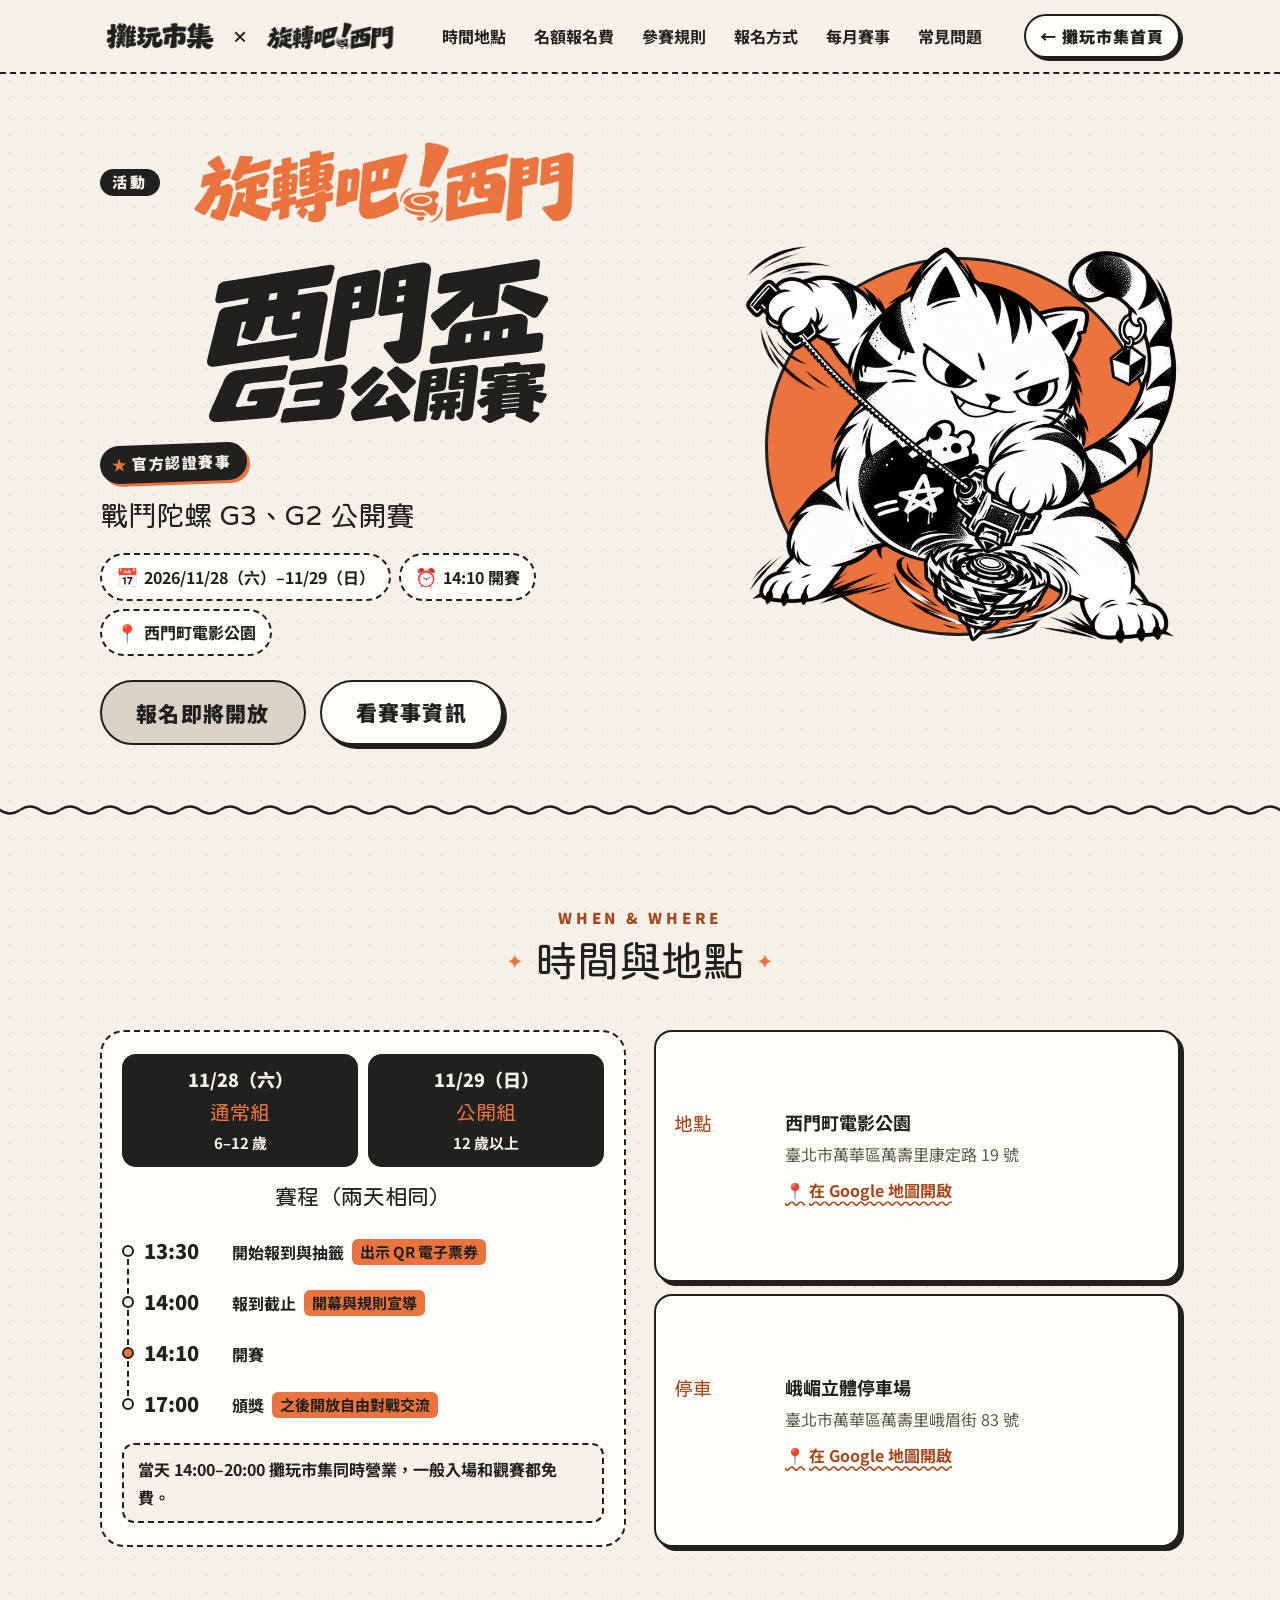
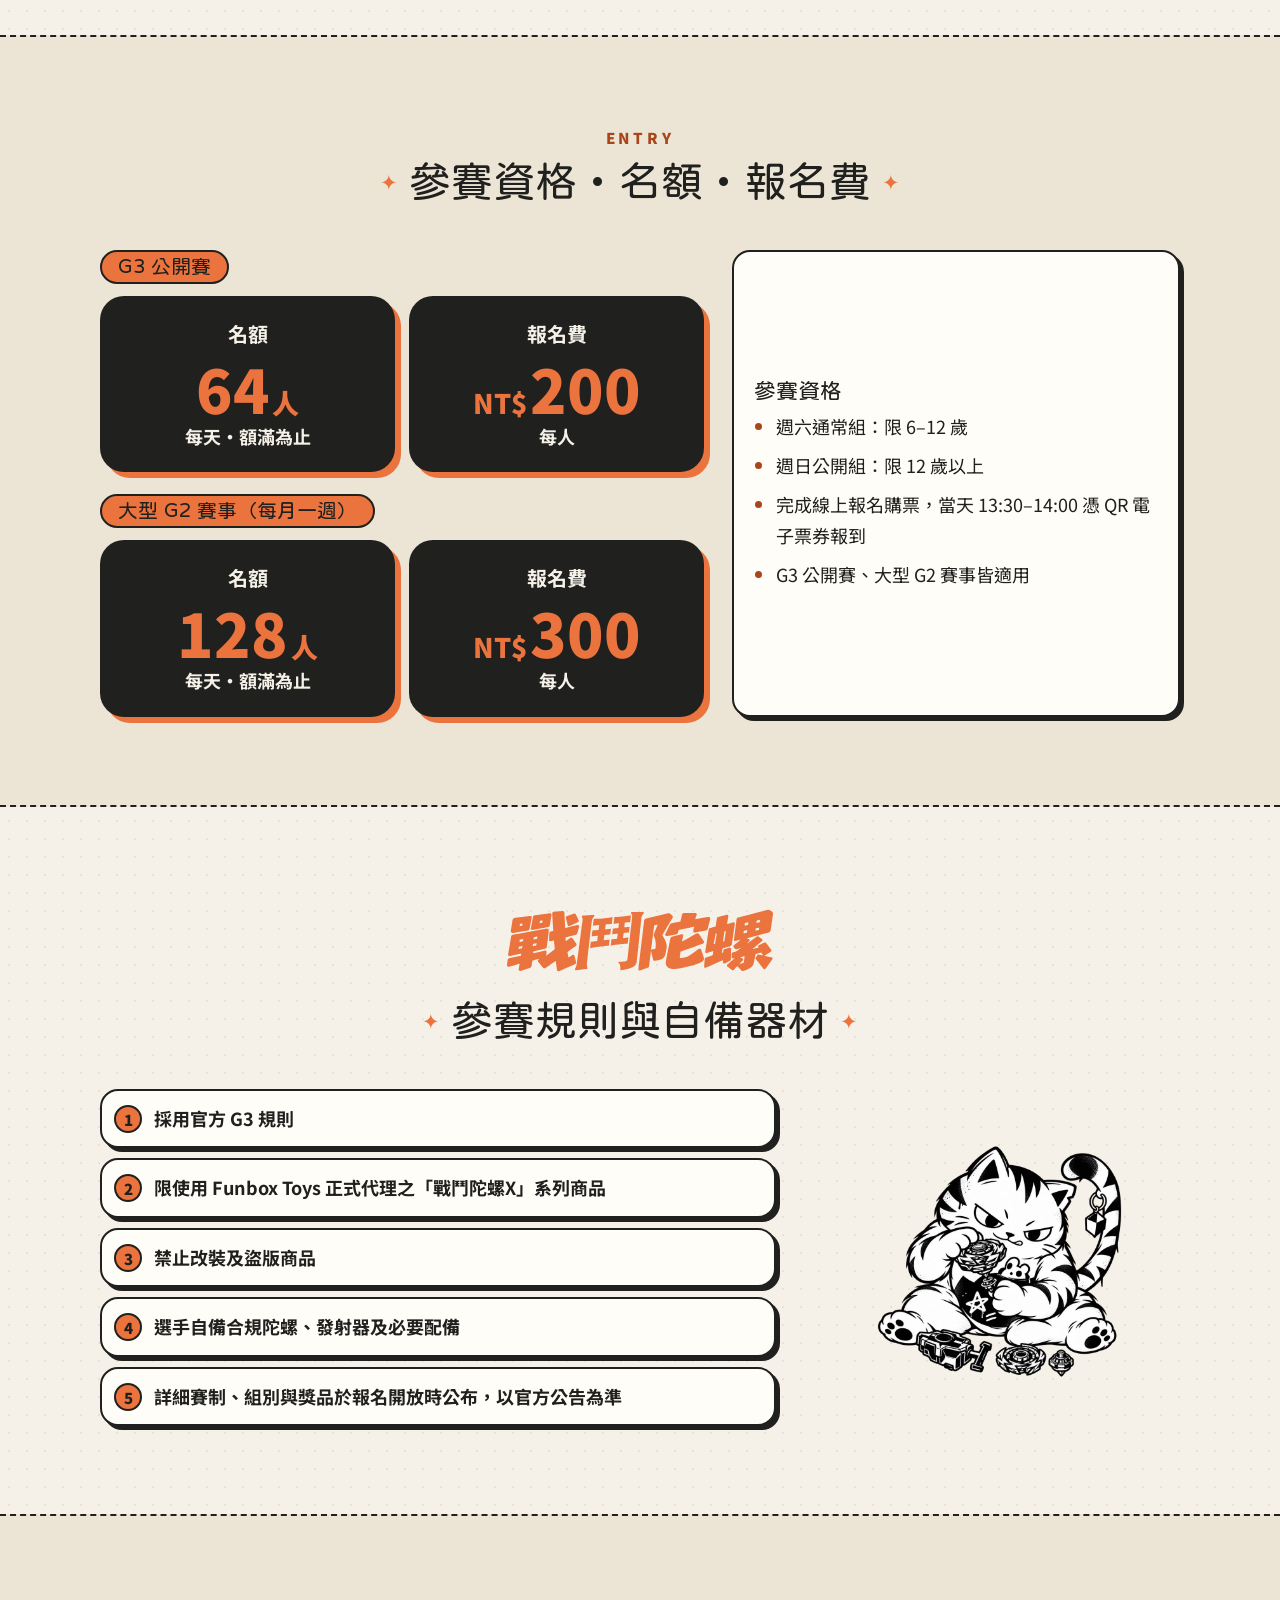
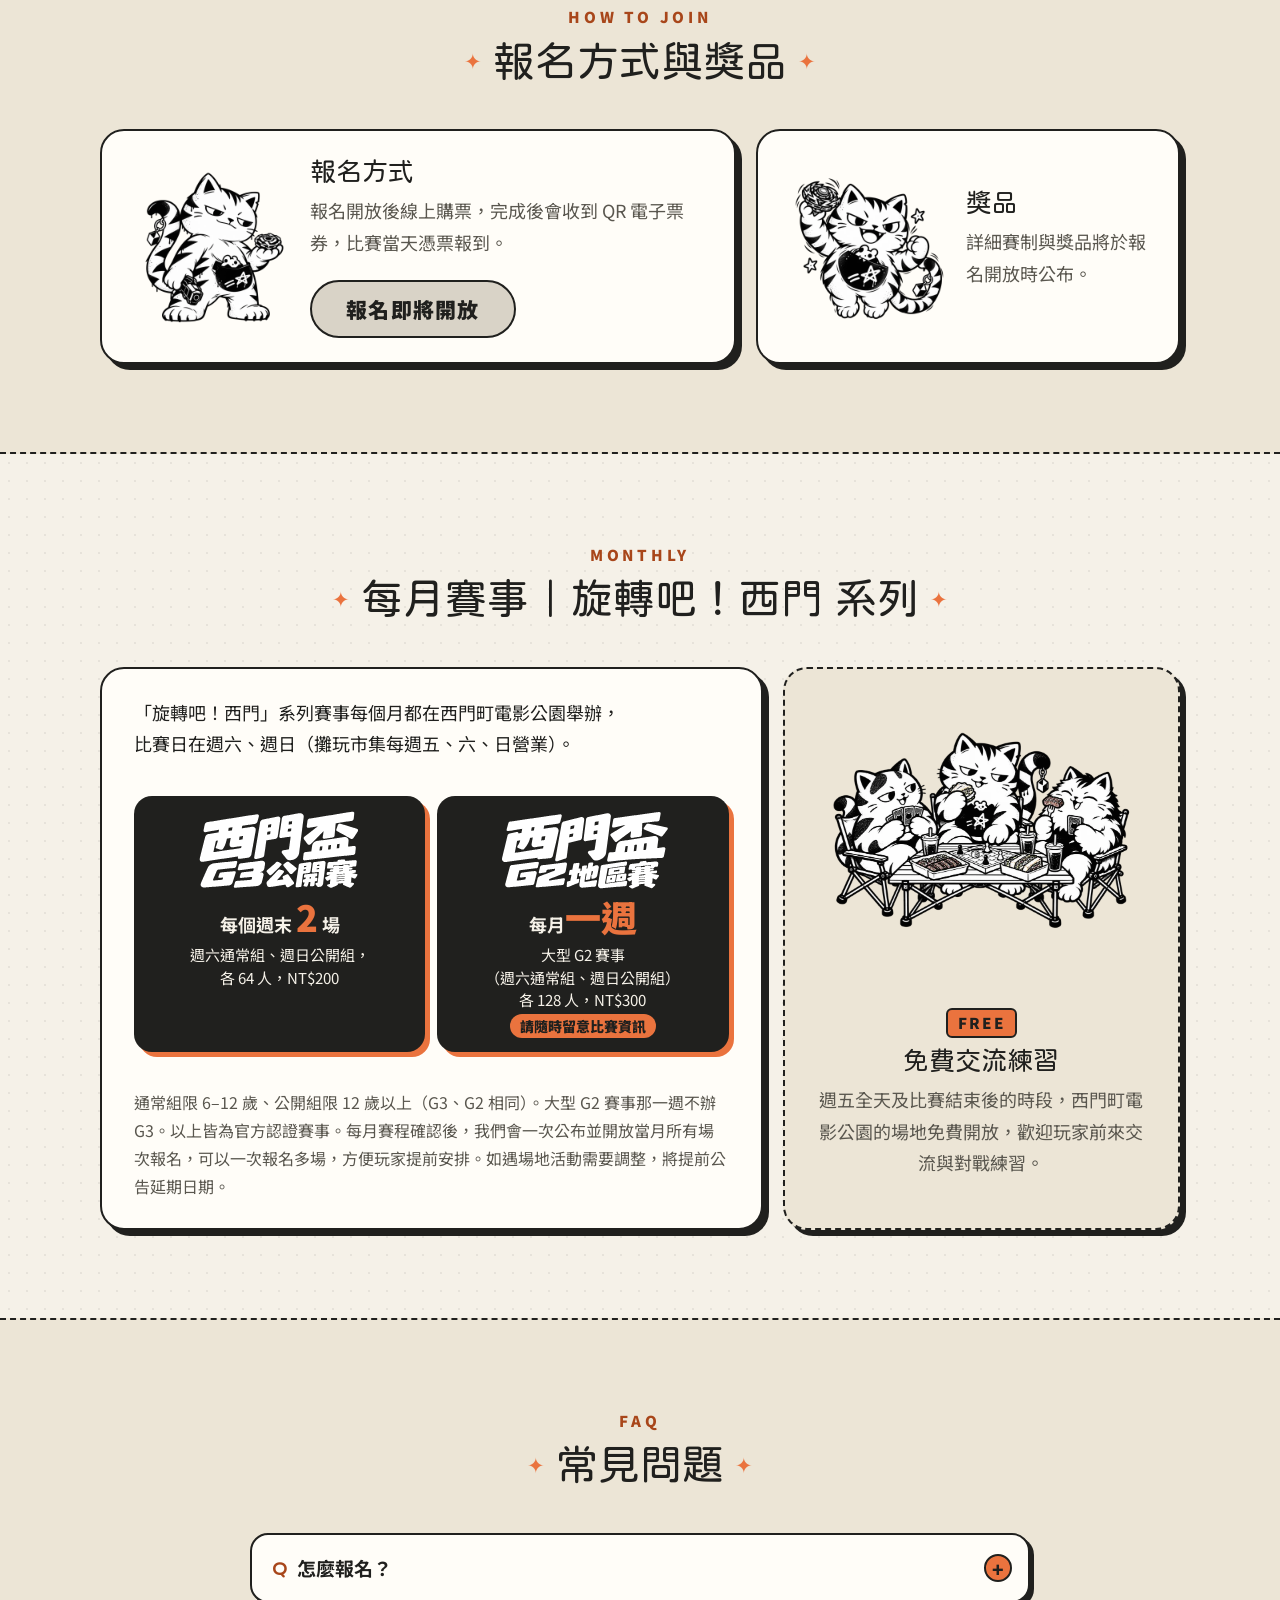
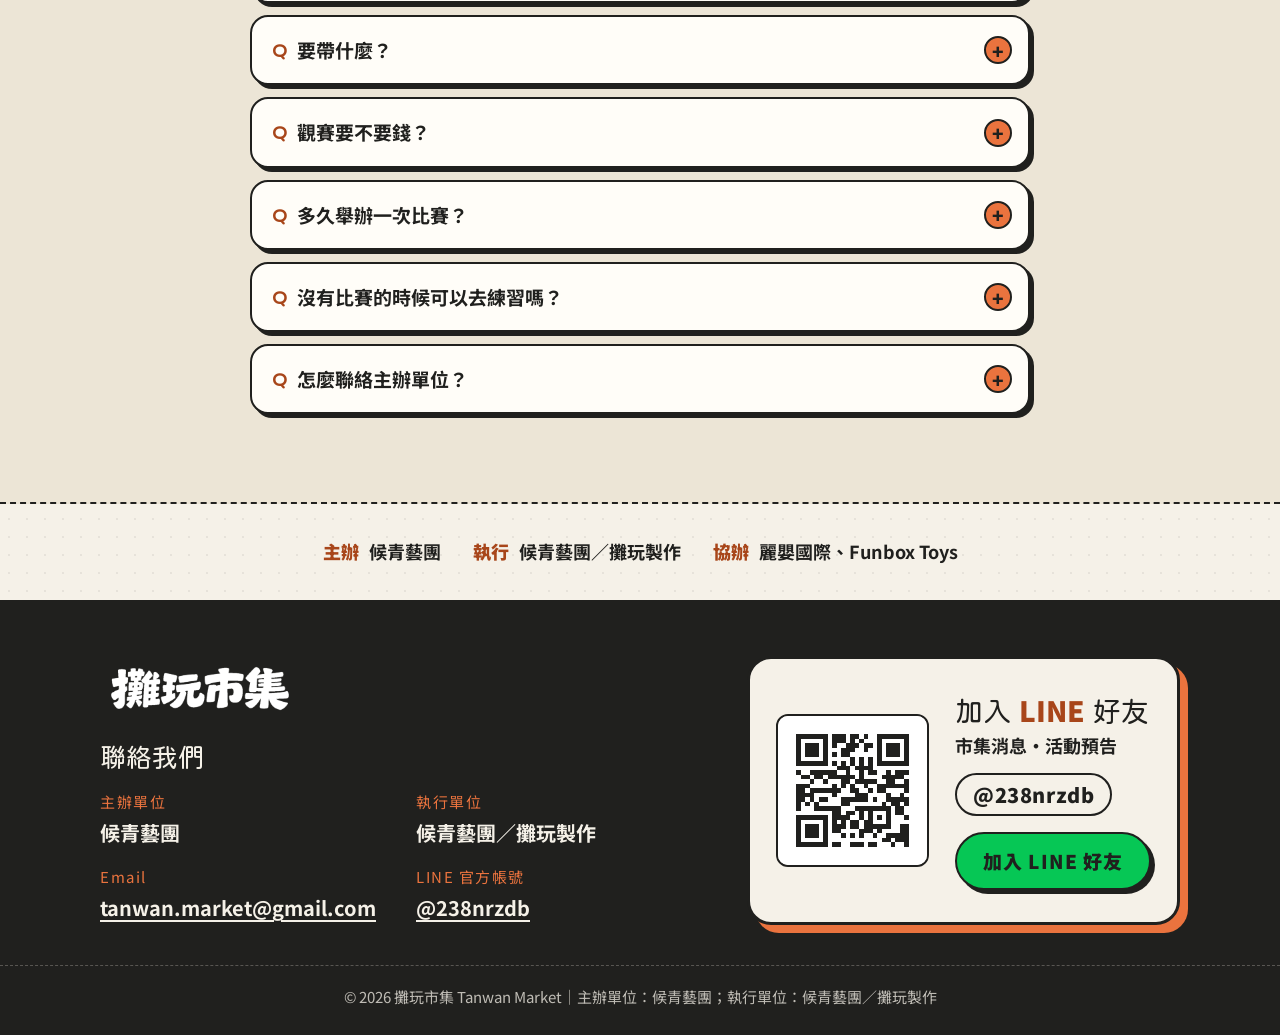
==== cup/index.html @ 850e7ff1 "/cup/ 參賽資格清單拿掉首場日期，註明 G3、G2 皆適用 - 週六通常組：限 6–12 歲／週日公開組：限 12 歲以上 - 新增一點「G3 公開賽、大型 G2 賽事皆適用」 - 更新 cup-" ====
<!doctype html>
<html lang="zh-Hant-TW">
<head>
  <meta charset="utf-8">
  <meta name="viewport" content="width=device-width, initial-scale=1">

  <title>旋轉吧！西門｜西門盃 G3 公開賽 戰鬥陀螺 11/28（六）–11/29（日）｜攤玩市集</title>
  <meta name="description" content="旋轉吧！西門｜西門盃 G3 公開賽（G3 官方認證賽事），2026/11/28（六）–11/29（日）在西門町電影公園舉行。週六通常組（6–12 歲）、週日公開組（12 歲以上），每天 64 人，報名費每人 NT$200，觀賽免費。報名即將開放。每個週末舉辦 G3、每月一個週末舉辦 G2 官方認證賽事。">
  <meta name="theme-color" content="#F5F1E8">
  <link rel="canonical" href="https://tanwanmarket.com/cup/">

  <!-- Open Graph（分享到 LINE / Facebook 時顯示）：og:image 必須是完整網址 -->
  <meta property="og:type" content="website">
  <meta property="og:locale" content="zh_TW">
  <meta property="og:site_name" content="攤玩市集">
  <meta property="og:title" content="旋轉吧！西門｜西門盃 G3 公開賽 戰鬥陀螺">
  <meta property="og:description" content="2026/11/28（六）–11/29（日）西門町電影公園｜G3 官方認證賽事，週六通常組、週日公開組各 64 人，觀賽免費。報名即將開放。">
  <meta property="og:url" content="https://tanwanmarket.com/cup/">
  <meta property="og:image" content="https://tanwanmarket.com/assets/cup/og-cup.png">
  <meta property="og:image:width" content="1200">
  <meta property="og:image:height" content="630">
  <meta property="og:image:alt" content="旋轉吧！西門字標、西門盃 G3 公開賽字卡與發射戰鬥陀螺的攤玩貓">
  <meta name="twitter:card" content="summary_large_image">
  <meta name="twitter:title" content="旋轉吧！西門｜西門盃 G3 公開賽 戰鬥陀螺">
  <meta name="twitter:description" content="2026/11/28（六）–11/29（日）西門町電影公園｜G3 官方認證賽事，報名即將開放。">
  <meta name="twitter:image" content="https://tanwanmarket.com/assets/cup/og-cup.png">

  <link rel="icon" type="image/png" href="../assets/favicon.png">
  <link rel="apple-touch-icon" href="../assets/favicon.png">

  <link rel="preconnect" href="https://fonts.googleapis.com">
  <link rel="preconnect" href="https://fonts.gstatic.com" crossorigin>
  <link href="https://fonts.googleapis.com/css2?family=Huninn&family=Noto+Sans+TC:wght@400;500;700;900&display=swap" rel="stylesheet">
  <link rel="stylesheet" href="../styles.css">
  <link rel="stylesheet" href="cup.css">
</head>
<body class="cup-page">
  <a class="skip-link" href="#main">跳到主要內容</a>

  <header class="site-header">
    <div class="container header-inner">
      <div class="cup-brand">
        <a class="header-logo" href="../" aria-label="回攤玩市集首頁">
          <img src="../assets/logo-black.png" alt="攤玩市集" width="1200" height="391">
        </a>
        <span class="cup-brand-x" aria-hidden="true">×</span>
        <img class="cup-brand-event" src="../assets/cup/spin-ximen-black.webp" alt="旋轉吧！西門" width="1200" height="346">
      </div>
      <nav class="header-nav" aria-label="賽事選單">
        <ul>
          <li><a href="#when">時間地點</a></li>
          <li><a href="#entry">名額報名費</a></li>
          <li><a href="#rules">參賽規則</a></li>
          <li><a href="#signup">報名方式</a></li>
          <li><a href="#monthly">每月賽事</a></li>
          <li><a href="#faq">常見問題</a></li>
        </ul>
      </nav>
      <a class="btn btn-sm btn-ghost" href="../">← 攤玩市集首頁</a>
    </div>
  </header>

  <main id="main">

    <!-- ===================== 1. 賽事名稱（主視覺） ===================== -->
    <section class="cup-hero" id="top">
      <div class="container cup-hero-inner">
        <div class="cup-hero-text">
          <div class="cup-event">
            <span class="cup-event-label">活動</span>
            <img class="cup-event-logo" src="../assets/cup/spin-ximen-orange.webp" alt="旋轉吧！西門" width="1200" height="346" fetchpriority="high">
          </div>
          <h1 class="cup-title">
            <picture>
              <source srcset="../assets/cup/ximen-cup-g3-black.svg" type="image/svg+xml">
              <img src="../assets/cup/ximen-cup-g3-black.webp" alt="西門盃 G3 公開賽" width="1200" height="400" fetchpriority="high">
            </picture>
          </h1>
          <p class="cup-badge">官方認證賽事</p>
          <p class="cup-sub">戰鬥陀螺 G3、G2 公開賽</p>

          <ul class="hero-facts">
            <li><span class="fact-icon" aria-hidden="true">📅</span>2026/11/28（六）–11/29（日）</li>
            <li><span class="fact-icon" aria-hidden="true">⏰</span>14:10 開賽</li>
            <li><span class="fact-icon" aria-hidden="true">📍</span>西門町電影公園</li>
          </ul>

          <div class="hero-actions">
            <!-- ✏️ 報名按鈕：之後換成售票平台連結（寫法見 #signup 區塊的註解） -->
            <button class="btn btn-lg btn-disabled" type="button" disabled>報名即將開放</button>
            <a class="btn btn-ghost btn-lg" href="#when">看賽事資訊</a>
          </div>
        </div>
        <div class="cup-hero-art">
          <img src="../assets/cup/cat-rip.webp" alt="攤玩貓用力拉繩，發射戰鬥陀螺" width="800" height="800" fetchpriority="high">
        </div>
      </div>
    </section>

    <!-- ===================== 2–3. 日期時間、地點 ===================== -->
    <section class="section" id="when" aria-labelledby="when-title">
      <div class="container">
        <header class="section-head">
          <p class="eyebrow">WHEN &amp; WHERE</p>
          <h2 id="when-title">時間與地點</h2>
        </header>

        <div class="cup-when">
          <div class="schedule cup-schedule">
            <ul class="cup-days">
              <li><span class="cup-day-date">11/28（六）</span><span class="cup-day-group">通常組<small>6–12 歲</small></span></li>
              <li><span class="cup-day-date">11/29（日）</span><span class="cup-day-group">公開組<small>12 歲以上</small></span></li>
            </ul>
            <h3>賽程（兩天相同）</h3>
            <ol class="timeline cup-timeline">
              <li><time>13:30</time><span>開始報到與抽籤<small>出示 QR 電子票券</small></span></li>
              <li><time>14:00</time><span>報到截止<small>開幕與規則宣導</small></span></li>
              <li class="is-key"><time>14:10</time><span>開賽</span></li>
              <li><time>17:00</time><span>頒獎<small>之後開放自由對戰交流</small></span></li>
            </ol>
            <p class="cup-note">當天 14:00–20:00 攤玩市集同時營業，一般入場和觀賽都免費。</p>
          </div>

          <dl class="info-list">
            <div class="info-item">
              <dt>地點</dt>
              <dd>
                西門町電影公園<br>
                <span class="muted">臺北市萬華區萬壽里康定路 19 號</span><br>
                <a class="map-link" href="https://www.google.com/maps/search/?api=1&amp;query=%E8%87%BA%E5%8C%97%E5%B8%82%E8%90%AC%E8%8F%AF%E5%8D%80%E5%BA%B7%E5%AE%9A%E8%B7%AF19%E8%99%9F%20%E8%A5%BF%E9%96%80%E7%94%BA%E9%9B%BB%E5%BD%B1%E5%85%AC%E5%9C%92" target="_blank" rel="noopener">在 Google 地圖開啟<span class="sr-only">（另開新分頁）</span></a>
              </dd>
            </div>
            <div class="info-item">
              <dt>停車</dt>
              <dd>
                峨嵋立體停車場<br>
                <span class="muted">臺北市萬華區萬壽里峨眉街 83 號</span><br>
                <a class="map-link" href="https://www.google.com/maps/search/?api=1&amp;query=%E8%87%BA%E5%8C%97%E5%B8%82%E8%90%AC%E8%8F%AF%E5%8D%80%E5%B3%A8%E7%9C%89%E8%A1%9783%E8%99%9F%20%E5%B3%A8%E5%B5%8B%E7%AB%8B%E9%AB%94%E5%81%9C%E8%BB%8A%E5%A0%B4" target="_blank" rel="noopener">在 Google 地圖開啟<span class="sr-only">（另開新分頁）</span></a>
              </dd>
            </div>
          </dl>
        </div>
      </div>
    </section>

    <!-- ===================== 4–5. 參賽資格、名額與報名費 ===================== -->
    <section class="section section-alt" id="entry" aria-labelledby="entry-title">
      <div class="container">
        <header class="section-head">
          <p class="eyebrow">ENTRY</p>
          <h2 id="entry-title"><span class="nobr">參賽資格・</span><span class="nobr">名額・報名費</span></h2>
        </header>

        <div class="cup-entry">
          <div class="cup-entry-groups">
          <section class="cup-entry-group">
            <h3 class="cup-entry-label">G3 公開賽</h3>
            <div class="cup-entry-stats">
              <article class="cup-stat">
                <h4>名額</h4>
                <p class="cup-stat-num">64<span>人</span></p>
                <p class="cup-stat-note">每天・額滿為止</p>
              </article>
              <article class="cup-stat">
                <h4>報名費</h4>
                <p class="cup-stat-num"><span class="cup-stat-unit">NT$</span>200</p>
                <p class="cup-stat-note">每人</p>
              </article>
            </div>
          </section>
          <section class="cup-entry-group">
            <h3 class="cup-entry-label">大型 G2 賽事<span class="nobr">（每月一週）</span></h3>
            <div class="cup-entry-stats">
              <article class="cup-stat">
                <h4>名額</h4>
                <p class="cup-stat-num">128<span>人</span></p>
                <p class="cup-stat-note">每天・額滿為止</p>
              </article>
              <article class="cup-stat">
                <h4>報名費</h4>
                <p class="cup-stat-num"><span class="cup-stat-unit">NT$</span>300</p>
                <p class="cup-stat-note">每人</p>
              </article>
            </div>
          </section>
          </div>
          <article class="rule-card cup-entry-card">
            <h3>參賽資格</h3>
            <ul>
              <li>週六通常組：<span class="nobr">限 6–12 歲</span></li>
              <li>週日公開組：<span class="nobr">限 12 歲以上</span></li>
              <li>完成線上報名購票，當天 <span class="nobr">13:30–14:00</span> 憑 QR 電子票券報到</li>
              <li>G3 公開賽、大型 G2 賽事皆適用</li>
            </ul>
          </article>
        </div>
      </div>
    </section>

    <!-- ===================== 6. 參賽規則與自備器材 ===================== -->
    <section class="section" id="rules" aria-labelledby="rules-title">
      <div class="container">
        <header class="section-head">
          <picture class="cup-deco">
            <source srcset="../assets/cup/beyblade-title-orange.svg" type="image/svg+xml">
            <img src="../assets/cup/beyblade-title-orange.webp" alt="" width="1200" height="400" loading="lazy">
          </picture>
          <h2 id="rules-title">參賽規則與自備器材</h2>
        </header>

        <div class="cup-rules">
          <ul class="cup-rule-list">
            <li>採用官方 G3 規則</li>
            <li>限使用 Funbox Toys 正式代理之「戰鬥陀螺X」系列商品</li>
            <li>禁止改裝及盜版商品</li>
            <li>選手自備合規陀螺、發射器及必要配備</li>
            <li>詳細賽制、組別與獎品於報名開放時公布，以官方公告為準</li>
          </ul>
          <div class="cup-rules-art">
            <img src="../assets/cup/cat-tune.webp" alt="攤玩貓坐著調整戰鬥陀螺" width="800" height="800" loading="lazy">
          </div>
        </div>
      </div>
    </section>

    <!-- ===================== 7–8. 報名方式、獎品 ===================== -->
    <section class="section section-alt" id="signup" aria-labelledby="signup-title">
      <div class="container">
        <header class="section-head">
          <p class="eyebrow">HOW TO JOIN</p>
          <h2 id="signup-title">報名方式與獎品</h2>
        </header>

        <div class="cup-signup">
          <article class="cup-card cup-card-signup">
            <img class="cup-card-cat" src="../assets/cup/cat-challenge.webp" alt="攤玩貓拿著戰鬥陀螺，準備賽前挑戰" width="800" height="800" loading="lazy">
            <div>
              <h3>報名方式</h3>
              <p>報名開放後線上購票，完成後會收到 QR 電子票券，比賽當天憑票報到。</p>
              <!-- ✏️ 報名按鈕：之後換成售票平台連結，例如
                   <a class="btn btn-lg" href="售票平台網址" target="_blank" rel="noopener">立即報名<span class="sr-only">（另開新分頁）</span></a>
                   主視覺的「報名即將開放」按鈕也要一起換。 -->
              <button class="btn btn-lg btn-disabled" type="button" disabled>報名即將開放</button>
            </div>
          </article>
          <article class="cup-card">
            <img class="cup-card-cat" src="../assets/cup/cat-victory.webp" alt="攤玩貓舉著陀螺勝利歡呼" width="800" height="800" loading="lazy">
            <div>
              <h3>獎品</h3>
              <p>詳細賽制與獎品將於報名開放時公布。</p>
            </div>
          </article>
        </div>
      </div>
    </section>

    <!-- ===================== 每月賽事（旋轉吧！西門 系列） ===================== -->
    <section class="section" id="monthly" aria-labelledby="monthly-title">
      <div class="container">
        <header class="section-head">
          <p class="eyebrow">MONTHLY</p>
          <h2 id="monthly-title"><span class="nobr">每月賽事｜</span><span class="nobr">旋轉吧！西門 系列</span></h2>
        </header>

        <div class="cup-monthly">
          <article class="cup-card cup-monthly-main">
            <p>「旋轉吧！西門」系列賽事每個月都在西門町電影公園舉辦，<span class="nobr">比賽日在週六、週日</span>（攤玩市集每週五、六、日營業）。</p>
            <ul class="cup-monthly-types">
              <li><picture class="cup-monthly-mark"><source srcset="../assets/cup/ximen-cup-g3-white.svg" type="image/svg+xml"><img src="../assets/cup/ximen-cup-g3-white.webp" alt="西門盃 G3 公開賽" width="1200" height="400" loading="lazy"></picture><span class="cup-monthly-count">每個週末 <strong>2</strong> 場</span><span class="cup-monthly-detail">週六通常組、週日公開組，<span class="nobr">各 64 人，NT$200</span></span></li>
              <li><picture class="cup-monthly-mark"><source srcset="../assets/cup/ximen-cup-g2-white.svg" type="image/svg+xml"><img src="../assets/cup/ximen-cup-g2-white.webp" alt="西門盃 G2 地區賽" width="1200" height="400" loading="lazy"></picture><span class="cup-monthly-count">每月<strong>一週</strong></span><span class="cup-monthly-detail">大型 G2 賽事<span class="nobr">（週六通常組、週日公開組）</span><br><span class="nobr">各 128 人，NT$300</span></span><span class="cup-monthly-tip">請隨時留意比賽資訊</span></li>
            </ul>
            <p class="cup-monthly-note">通常組<span class="nobr">限 6–12 歲</span>、公開組<span class="nobr">限 12 歲以上</span>（G3、G2 相同）。大型 G2 賽事那一週不辦 G3。以上皆為官方認證賽事。每月賽程確認後，我們會一次公布並開放當月所有場次報名，可以一次報名多場，方便玩家提前安排。如遇場地活動需要調整，將提前公告延期日期。</p>
          </article>
          <article class="cup-card cup-practice">
            <img class="cup-card-cat cup-practice-art" src="../assets/cup/cat-friends-camp.webp" alt="攤玩貓和朋友在露營桌邊吃東西、玩桌遊" width="900" height="675" loading="lazy">
            <div>
              <p class="cup-practice-tag">FREE</p>
              <h3>免費交流練習</h3>
              <p>週五全天及比賽結束後的時段，西門町電影公園的場地免費開放，歡迎玩家前來交流與對戰練習。</p>
            </div>
          </article>
        </div>
      </div>
    </section>

    <!-- ===================== 9. 注意事項／FAQ ===================== -->
    <section class="section section-alt" id="faq" aria-labelledby="faq-title">
      <div class="container container-narrow">
        <header class="section-head">
          <p class="eyebrow">FAQ</p>
          <h2 id="faq-title">常見問題</h2>
        </header>

        <div class="faq-list">
          <details class="faq">
            <summary>怎麼報名？</summary>
            <div class="faq-body"><p>報名開放後線上購票，完成後會收到 QR 電子票券。比賽當天 13:30 開始報到、14:00 報到截止，現場出示 QR 電子票券即可。</p></div>
          </details>
          <details class="faq">
            <summary>要帶什麼？</summary>
            <div class="faq-body"><p>QR 電子票券，以及自備的合規陀螺、發射器及必要配備。限使用 Funbox Toys 正式代理之「戰鬥陀螺X」系列商品，禁止改裝及盜版商品。</p></div>
          </details>
          <details class="faq">
            <summary>觀賽要不要錢？</summary>
            <div class="faq-body"><p>不用，觀賽免費。當天 14:00–20:00 攤玩市集同時營業，一般入場也免費。</p></div>
          </details>
          <details class="faq">
            <summary>多久舉辦一次比賽？</summary>
            <div class="faq-body"><p>每個週末都有比賽：週六通常組、週日公開組各 1 場 G3 公開賽；每月一週舉辦大型 G2 賽事（週六通常組、週日公開組），該週不辦 G3。通常組<span class="nobr">限 6–12 歲</span>、公開組<span class="nobr">限 12 歲以上</span>。當月賽程確認後會一次開放報名，可以一次報名多場。請追蹤 LINE 官方帳號 <a href="https://line.me/R/ti/p/@238nrzdb" target="_blank" rel="noopener">@238nrzdb<span class="sr-only">（另開新分頁）</span></a> 取得最新公告。</p></div>
          </details>
          <details class="faq">
            <summary>沒有比賽的時候可以去練習嗎？</summary>
            <div class="faq-body"><p>可以。週五全天及比賽結束後的時段，西門町電影公園的場地免費開放，歡迎來交流與對戰練習。</p></div>
          </details>
          <details class="faq">
            <summary>怎麼聯絡主辦單位？</summary>
            <div class="faq-body"><p>Email：<a href="mailto:tanwan.market@gmail.com">tanwan.market@gmail.com</a>；LINE 官方帳號：<a href="https://line.me/R/ti/p/@238nrzdb" target="_blank" rel="noopener">@238nrzdb<span class="sr-only">（另開新分頁）</span></a></p></div>
          </details>
        </div>
      </div>
    </section>

    <!-- ===================== 10. 主辦與協辦 ===================== -->
    <section class="section cup-org" aria-labelledby="org-title">
      <div class="container">
        <h2 id="org-title" class="sr-only">主辦與協辦</h2>
        <dl class="cup-org-list">
          <div><dt>主辦</dt><dd>候青藝團</dd></div>
          <div><dt>執行</dt><dd>候青藝團／攤玩製作</dd></div>
          <div><dt>協辦</dt><dd>麗嬰國際、Funbox Toys</dd></div>
        </dl>
      </div>
    </section>

  </main>

  <!-- ===================== 11. 頁尾／聯絡（同首頁） ===================== -->
  <footer class="site-footer" id="contact" aria-labelledby="contact-title">
    <div class="container footer-inner">
      <div class="footer-info">
        <img class="footer-logo" src="../assets/logo-white.png" alt="攤玩市集" width="1200" height="391" loading="lazy">
        <h2 id="contact-title">聯絡我們</h2>
        <ul class="contact-list">
          <li>
            <span class="contact-label">主辦單位</span>
            <span class="contact-value">候青藝團</span>
          </li>
          <li>
            <span class="contact-label">執行單位</span>
            <span class="contact-value">候青藝團／攤玩製作</span>
          </li>
          <li>
            <span class="contact-label">Email</span>
            <a href="mailto:tanwan.market@gmail.com">tanwan.market@gmail.com</a>
          </li>
          <li>
            <span class="contact-label">LINE 官方帳號</span>
            <a href="https://line.me/R/ti/p/@238nrzdb" target="_blank" rel="noopener">@238nrzdb<span class="sr-only">（另開新分頁）</span></a>
          </li>
        </ul>
      </div>
      <!-- LINE 加好友卡片：QR code 內容為 https://lin.ee/N8RTbE3（assets/line-qr-code.svg）；手機版不顯示 QR code -->
      <div class="line-card">
        <img class="line-card-qr" src="../assets/line-qr-code.svg" alt="攤玩市集 LINE 官方帳號加好友 QR code，ID：@238nrzdb" width="168" height="168" loading="lazy">
        <div class="line-card-body">
          <p class="line-card-title">加入 <span>LINE</span> 好友</p>
          <p class="line-card-sub">市集消息・活動預告</p>
          <a class="line-card-id" href="https://line.me/R/ti/p/@238nrzdb" target="_blank" rel="noopener">@238nrzdb<span class="sr-only">（另開新分頁）</span></a>
          <a class="btn btn-line" href="https://line.me/R/ti/p/@238nrzdb" target="_blank" rel="noopener">加入 LINE 好友<span class="sr-only">（另開新分頁）</span></a>
        </div>
      </div>
    </div>
    <p class="copyright">© 2026 攤玩市集 Tanwan Market｜主辦單位：候青藝團；執行單位：候青藝團／攤玩製作</p>
  </footer>
</body>
</html>
---- styles.css ----
/* =========================================================
   攤玩市集 — 溫暖、有玩心的街頭市集風
   品牌色：品牌黑 #20201E／暖米白 #F5F1E8／活動橘 #EA733E
   ========================================================= */

:root {
  --ink: #20201E;
  --paper: #F5F1E8;
  --paper-deep: #ECE5D6;
  --white: #FFFDF8;
  --orange: #EA733E;
  --orange-ink: #A8461A;      /* 米白底上的橘色小字，對比 ≥ 4.5 */
  --muted: #5A574F;
  --line: #20201E;

  --font-body: "Noto Sans TC", "PingFang TC", "Microsoft JhengHei", system-ui, sans-serif;
  --font-fun: "Huninn", "Noto Sans TC", "PingFang TC", "Microsoft JhengHei", sans-serif;

  --radius: 18px;
  --shadow: 4px 4px 0 var(--ink);
  --shadow-lg: 6px 6px 0 var(--ink);
  --header-h: 64px;
}

/* ---------- base ---------- */
*,
*::before,
*::after { box-sizing: border-box; }

html {
  scroll-behavior: smooth;
  scroll-padding-top: calc(var(--header-h) + 12px);
  -webkit-text-size-adjust: 100%;
}

body {
  margin: 0;
  background: var(--paper);
  color: var(--ink);
  font-family: var(--font-body);
  font-size: 1.125rem;
  line-height: 1.75;
  /* 淡淡的紙張點點紋理 */
  background-image: radial-gradient(rgba(32, 32, 30, .07) 1px, transparent 1px);
  background-size: 18px 18px;
}

img { max-width: 100%; height: auto; display: block; }

h1, h2, h3 { line-height: 1.3; margin: 0; text-wrap: balance; }
h2, h3 { font-family: var(--font-fun); font-weight: 400; }

p { margin: 0 0 1em; }

a { color: inherit; }

:focus-visible {
  outline: 3px solid var(--orange);
  outline-offset: 3px;
  border-radius: 6px;
}

.sr-only {
  position: absolute !important;
  width: 1px; height: 1px;
  padding: 0; margin: -1px;
  overflow: hidden; clip: rect(0 0 0 0);
  white-space: nowrap; border: 0;
}

.skip-link {
  position: absolute;
  left: 12px; top: -60px;
  z-index: 100;
  background: var(--ink);
  color: var(--paper);
  padding: 10px 16px;
  border-radius: 10px;
  text-decoration: none;
  font-weight: 700;
}
.skip-link:focus { top: 12px; }

.container {
  width: 100%;
  max-width: 1120px;
  margin: 0 auto;
  padding: 0 20px;
}
.container-narrow { max-width: 820px; }

.muted { color: var(--muted); }

/* ---------- buttons ---------- */
.btn {
  display: inline-flex;
  align-items: center;
  justify-content: center;
  gap: .4em;
  min-height: 48px;
  padding: 10px 26px;
  border: 2.5px solid var(--ink);
  border-radius: 999px;
  background: var(--orange);
  color: var(--ink);
  font-family: var(--font-body);
  font-size: 1.1875rem;
  font-weight: 900;
  letter-spacing: .06em;
  text-decoration: none;
  box-shadow: var(--shadow);
  transition: transform .15s ease, box-shadow .15s ease, background-color .15s ease;
}
.btn:hover {
  transform: translate(-2px, -2px);
  box-shadow: var(--shadow-lg);
}
.btn:active {
  transform: translate(3px, 3px);
  box-shadow: 1px 1px 0 var(--ink);
}
.btn-lg { min-height: 56px; padding: 12px 34px; font-size: 1.3125rem; }
.btn-sm { min-height: 40px; padding: 6px 18px; font-size: 1rem; box-shadow: 3px 3px 0 var(--ink); }
.btn-ghost { background: var(--white); }
.btn-line { background: #06C755; color: var(--ink); }
.btn-disabled,
.btn-disabled:hover {
  background: #D9D3C7;
  color: var(--ink);
  box-shadow: none;
  transform: none;
  cursor: not-allowed;
}

/* ---------- sticker label ---------- */
.sticker {
  display: inline-block;
  margin: 0 0 14px;
  padding: 4px 14px;
  background: var(--white);
  border: 2px solid var(--ink);
  border-radius: 8px;
  font-family: var(--font-fun);
  font-size: 1rem;
  letter-spacing: .05em;
  transform: rotate(-3deg);
  box-shadow: 3px 3px 0 var(--ink);
}
.sticker-orange { background: var(--orange); }

/* ---------- header ---------- */
.site-header {
  position: sticky;
  top: 0;
  z-index: 50;
  background: rgba(245, 241, 232, .94);
  backdrop-filter: blur(6px);
  border-bottom: 2px dashed var(--ink);
}
.header-inner {
  display: flex;
  align-items: center;
  justify-content: space-between;
  gap: 16px;
  height: var(--header-h);
}
.header-logo img { width: 120px; }
.header-nav { display: none; }
.header-nav ul {
  display: flex;
  gap: 4px;
  list-style: none;
  margin: 0; padding: 0;
}
.header-nav a {
  display: block;
  padding: 6px 12px;
  border-radius: 999px;
  font-weight: 700;
  font-size: 1rem;
  text-decoration: none;
}
.header-nav a:hover { background: var(--paper-deep); }

/* ---------- hero ---------- */
.hero {
  position: relative;
  padding: 36px 0 56px;
  overflow: hidden;
}
.hero::after {
  /* 底部手繪波浪 */
  content: "";
  position: absolute;
  left: 0; right: 0; bottom: 0;
  height: 14px;
  background: url("data:image/svg+xml,%3Csvg xmlns='http://www.w3.org/2000/svg' width='40' height='14' viewBox='0 0 40 14'%3E%3Cpath d='M0 7 Q10 0 20 7 T40 7' fill='none' stroke='%2320201E' stroke-width='2.5'/%3E%3C/svg%3E") repeat-x center / 40px 14px;
}
.hero-inner {
  display: grid;
  gap: 8px;
  align-items: center;
}
.hero-text { text-align: center; }
.hero-title img {
  width: min(88%, 460px);
  margin: 0 auto;
}
.hero-tagline {
  margin: 14px 0 4px;
  font-family: var(--font-fun);
  font-size: clamp(1.875rem, 6.5vw, 2.75rem);
  line-height: 1.3;
}
.hero-tagline::after {
  content: "";
  display: block;
  width: 5.5em;
  height: 10px;
  margin: 2px auto 0;
  background: url("data:image/svg+xml,%3Csvg xmlns='http://www.w3.org/2000/svg' width='120' height='10' viewBox='0 0 120 10'%3E%3Cpath d='M2 6 C30 1 60 9 118 3' fill='none' stroke='%23EA733E' stroke-width='5' stroke-linecap='round'/%3E%3C/svg%3E") no-repeat center / 100% 100%;
}
.hero-sub {
  color: var(--muted);
  font-weight: 500;
  margin-bottom: 18px;
}
.hero-facts {
  display: flex;
  flex-wrap: wrap;
  justify-content: center;
  gap: 8px;
  list-style: none;
  margin: 0 0 24px;
  padding: 0;
}
.hero-facts li {
  display: inline-flex;
  align-items: center;
  gap: 6px;
  padding: 6px 14px;
  background: var(--white);
  border: 2px dashed var(--ink);
  border-radius: 999px;
  font-weight: 700;
  font-size: 1rem;
}
.fact-icon { font-size: 1.125rem; }
.hero-actions {
  display: flex;
  flex-wrap: wrap;
  justify-content: center;
  gap: 14px;
}
.hero-art {
  position: relative;
  order: -1;
  width: min(72%, 300px);
  margin: 0 auto;
}
.hero-art::before {
  /* 橘色太陽背景，呼應 LINE 海報 */
  content: "";
  position: absolute;
  inset: 10% 6% 4% 10%;
  background: var(--orange);
  border-radius: 50%;
  z-index: -1;
}
.hero-art img { position: relative; }
.hero-burst {
  position: absolute;
  top: 4%;
  right: 0;
  font-size: 2.25rem;
  line-height: 1;
  color: var(--ink);
  transform: rotate(12deg);
}
.hero-burst-2 { top: auto; bottom: 18%; left: -4%; right: auto; font-size: 1.5rem; color: var(--orange-ink); }

/* ---------- 西門盃：官方認證徽章（首頁橫幅與 /cup/ 共用） ---------- */
.cup-badge {
  display: inline-flex;
  align-items: center;
  gap: .35em;
  margin: 0;
  padding: 4px 14px 4px 10px;
  background: var(--ink);
  color: var(--paper);
  border: 2px solid var(--ink);
  border-radius: 999px;
  font-weight: 900;
  font-size: .9375rem;
  letter-spacing: .1em;
  transform: rotate(-2deg);
  box-shadow: 3px 3px 0 var(--white);
}
.cup-badge::before { content: "★"; color: var(--orange); letter-spacing: 0; }

/* ---------- 首頁：西門盃橫幅 ---------- */
.cup-promo { padding: 36px 0 4px; }
.cup-promo-card {
  display: grid;
  align-items: center;
  gap: 4px;
  padding: 24px 20px 0;
  background: var(--orange);
  color: var(--ink);
  border: 3px solid var(--ink);
  border-radius: 28px;
  box-shadow: 8px 8px 0 var(--ink);
  text-align: center;
  text-decoration: none;
  overflow: hidden;
  transition: transform .15s ease, box-shadow .15s ease;
}
.cup-promo-card:hover { transform: translate(-2px, -2px); box-shadow: 10px 10px 0 var(--ink); }
.cup-promo-text p { margin: 0; }
.cup-promo-title { margin: 14px auto 6px; }
.cup-promo-title img { width: min(100%, 440px); margin: 0 auto; }
.cup-promo-meta { font-weight: 900; font-size: 1.1875rem; line-height: 1.5; }
.cup-promo-meta > span { display: block; }
.cup-promo-date { font-size: 1.625rem; letter-spacing: .04em; }
.cup-promo-cta {
  display: inline-block;
  margin: 14px 0 10px;
  padding: 8px 22px;
  background: var(--white);
  border: 2.5px solid var(--ink);
  border-radius: 999px;
  box-shadow: var(--shadow);
  font-weight: 900;
  letter-spacing: .06em;
}
.cup-promo-monthly { font-size: .9375rem; font-weight: 900; }
.cup-promo-co { font-size: .9375rem; font-weight: 700; }
.cup-promo-cat { width: min(70%, 260px); margin: 4px auto 0; }
.header-nav .nav-cup a { background: var(--orange); border: 2px solid var(--ink); padding: 4px 12px; }
.header-nav .nav-cup a:hover { background: var(--orange); }

/* ---------- 旋轉吧！西門 活動字標（首頁橫幅） ---------- */
.cup-promo-title .cup-promo-event { width: min(72%, 320px); margin: 0 auto 4px; }

/* 不在中間斷行的文字片段（首頁與 /cup/ 共用） */
.nobr { display: inline-block; }

/* ---------- 首頁：給攤商｜每個週末都有來逛的理由 ---------- */
.vendors-why {
  background-color: var(--white);
  border-top: 2px dashed var(--ink);
}
.vendors-why-intro { display: grid; gap: 12px; align-items: center; margin-bottom: 24px; }
.vendors-why-intro .lead { margin: 0; }
.vendors-why-cat { width: min(55%, 220px); margin: 0 auto; }
.vendors-why-cards {
  list-style: none;
  margin: 0 0 28px;
  padding: 0;
  display: grid;
  grid-auto-rows: 1fr;
  gap: 16px;
}
.vendors-why-card {
  display: flex;
  flex-direction: column;
  justify-content: center;
  gap: 6px;
  padding: 22px 20px;
  background: var(--ink);
  color: var(--paper);
  border-radius: 24px;
  box-shadow: 6px 6px 0 var(--orange);
  text-align: center;
}
.vendors-why-card strong {
  font-weight: 900;
  font-size: clamp(1.75rem, 7vw, 2.25rem);
  line-height: 1.2;
  color: var(--orange);
}
.vendors-why-outro { text-align: center; }
.vendors-why-outro p { font-weight: 700; }
@media (max-width: 959px) {
  .vendors-why .section-head h2 { font-size: min(clamp(1.875rem, 5.5vw, 2.625rem), 7vw); }
}
@media (min-width: 960px) {
  .vendors-why-intro { grid-template-columns: 1fr 220px; gap: 40px; }
  .vendors-why-cat { width: 100%; }
  .vendors-why-cards { grid-template-columns: repeat(3, 1fr); align-items: stretch; gap: 20px; }
}

/* ---------- sections ---------- */
.section { padding: 64px 0; }
.section-alt {
  background-color: var(--paper-deep);
  border-top: 2px dashed var(--ink);
  border-bottom: 2px dashed var(--ink);
}
.section-head { text-align: center; margin-bottom: 28px; }
.eyebrow {
  margin: 0 0 4px;
  color: var(--orange-ink);
  font-weight: 900;
  font-size: .9375rem;
  letter-spacing: .25em;
}
.section-head h2 {
  display: inline-block;
  position: relative;
  font-size: clamp(1.875rem, 5.5vw, 2.625rem);
  padding: 0 .4em;
}
.section-head h2::before,
.section-head h2::after {
  content: "✦";
  position: absolute;
  top: 50%;
  font-size: .5em;
  color: var(--orange);
  transform: translateY(-50%);
}
.section-head h2::before { left: -.6em; }
.section-head h2::after { right: -.6em; }

.lead {
  max-width: 760px;
  margin: 0 auto 36px;
  font-size: 1.1875rem;
  text-align: justify;
}

/* ---------- about: vendors ---------- */
.vendor-grid {
  display: grid;
  grid-template-columns: repeat(2, 1fr);
  gap: 14px;
  list-style: none;
  margin: 0 0 48px;
  padding: 0;
}
.vendor-card {
  position: relative;
  display: flex;
  flex-direction: column;
  align-items: center;
  padding: 14px 12px 16px;
  background: var(--white);
  border: 2.5px solid var(--ink);
  border-radius: var(--radius);
  box-shadow: var(--shadow);
}
.vendor-card:nth-child(odd) { transform: rotate(-1deg); }
.vendor-card:nth-child(even) { transform: rotate(1deg); }
.vendor-card img {
  width: 100%;
  aspect-ratio: 1 / 1;
  object-fit: contain;
}
.vendor-label {
  margin-top: 6px;
  padding: 2px 12px;
  background: var(--orange);
  border: 2px solid var(--ink);
  border-radius: 999px;
  font-family: var(--font-fun);
  font-size: 1.125rem;
}

.feature {
  display: grid;
  gap: 16px;
  align-items: center;
  padding: 24px 20px;
  background: var(--white);
  border: 2.5px dashed var(--ink);
  border-radius: 28px;
}
.feature-art img { width: min(80%, 340px); margin: 0 auto; }
.feature-text { text-align: center; }
.feature-text h3 { font-size: clamp(1.625rem, 5.5vw, 2.25rem); margin-bottom: 8px; }
.feature-text p:last-child { margin-bottom: 0; }

/* ---------- info ---------- */
.info-layout {
  display: grid;
  gap: 24px;
  align-items: center;
}
.info-list {
  margin: 0;
  display: grid;
  gap: 12px;
}
.info-item {
  display: grid;
  grid-template-columns: 5.5em 1fr;
  gap: 12px;
  padding: 16px 18px;
  background: var(--white);
  border: 2.5px solid var(--ink);
  border-radius: var(--radius);
  box-shadow: var(--shadow);
}
.info-item dt {
  font-family: var(--font-fun);
  font-size: 1.1875rem;
  color: var(--orange-ink);
}
.info-item dd { margin: 0; font-weight: 700; }
.info-item .muted { font-weight: 400; font-size: 1rem; }
.map-link {
  display: inline-flex;
  align-items: center;
  gap: 4px;
  margin-top: 6px;
  font-size: 1rem;
  font-weight: 700;
  color: var(--orange-ink);
  text-decoration: underline;
  text-decoration-style: wavy;
  text-underline-offset: 4px;
}
.map-link::before { content: "📍"; text-decoration: none; display: inline-block; }
.info-art img { width: min(80%, 380px); margin: 0 auto; }

/* ---------- fees ---------- */
.fee-layout {
  display: grid;
  gap: 20px;
  margin-bottom: 32px;
}
.price-card {
  position: relative;
  padding: 26px 22px 24px;
  background: var(--ink);
  color: var(--paper);
  border-radius: 24px;
  box-shadow: 6px 6px 0 var(--orange);
  text-align: center;
}
.price-card .sticker { color: var(--ink); align-self: center; }
.price { margin: 4px 0 0; display: flex; flex-direction: column; }
.price-unit { font-weight: 700; letter-spacing: .1em; }
.price-amount {
  font-family: var(--font-body);
  font-weight: 900;
  font-size: clamp(3rem, 13vw, 4rem);
  line-height: 1.1;
  color: var(--orange);
  letter-spacing: .02em;
}
.price-note { margin: 6px 0 20px; font-size: 1rem; opacity: .9; }
.price-next {
  margin-bottom: 20px;
  padding-top: 18px;
  border-top: 2px dashed rgba(245, 241, 232, .5);
}
.price-next h3 { font-size: 1.25rem; margin-bottom: 10px; }
.price-next-list {
  display: grid;
  grid-template-columns: 1fr 1fr;
  gap: 10px;
  list-style: none;
  margin: 0; padding: 0;
}
.price-next-list li {
  display: flex;
  flex-direction: column;
  padding: 10px 8px;
  border: 1.5px solid var(--paper);
  border-radius: 14px;
}
.price-next-plan { font-weight: 700; letter-spacing: .1em; }
.price-next-amount {
  font-weight: 900;
  font-size: 1.625rem;
  line-height: 1.2;
  color: var(--orange);
}
.price-next-unit { font-size: .9375rem; opacity: .9; }
.price-next-cond {
  margin-top: 4px;
  font-size: .9375rem;
  font-weight: 700;
}
.price-next-btn { margin-top: 14px; }
.price-included {
  padding-top: 18px;
  border-top: 2px dashed rgba(245, 241, 232, .5);
}
.price-included h3 { font-size: 1.25rem; margin-bottom: 8px; }
.check-list {
  display: flex;
  flex-wrap: wrap;
  justify-content: center;
  gap: 8px;
  list-style: none;
  margin: 0; padding: 0;
}
.check-list li {
  padding: 4px 12px;
  border: 1.5px solid var(--paper);
  border-radius: 999px;
  font-weight: 700;
  font-size: 1rem;
}
.check-list li::before { content: "✓ "; color: var(--orange); }

/* ---------- recruit ---------- */
.recruit-layout { display: grid; gap: 20px; }
.recruit-card h3 { margin-bottom: 10px; }
.recruit-card li + li { margin-top: .6em; }
.recruit-list strong { display: block; }

.rule-cards { display: grid; gap: 14px; }
.rule-card {
  padding: 18px 20px;
  background: var(--white);
  border: 2.5px solid var(--ink);
  border-radius: var(--radius);
  box-shadow: var(--shadow);
}
.rule-card h3 { font-size: 1.375rem; margin-bottom: 6px; }
.rule-card ul, .notice ul {
  margin: 0;
  padding-left: 1.2em;
}
.rule-card li::marker, .notice li::marker { color: var(--orange-ink); }
.rule-card strong { color: var(--orange-ink); }

.schedule {
  padding: 22px 20px;
  margin-bottom: 20px;
  background: var(--white);
  border: 2.5px dashed var(--ink);
  border-radius: 24px;
}
.schedule h3, .notice h3 { font-size: 1.375rem; margin-bottom: 14px; text-align: center; }
.timeline {
  list-style: none;
  margin: 0; padding: 0;
  display: grid;
  gap: 0;
  position: relative;
}
.timeline li {
  position: relative;
  display: grid;
  grid-template-columns: 4.2em 1fr;
  gap: 12px;
  align-items: baseline;
  padding: 8px 0 8px 22px;
}
.timeline li::before {
  /* 小圓點 */
  content: "";
  position: absolute;
  left: 0; top: 50%;
  width: 12px; height: 12px;
  margin-top: -6px;
  background: var(--paper);
  border: 2.5px solid var(--ink);
  border-radius: 50%;
}
.timeline li:not(:last-child)::after {
  /* 虛線連接 */
  content: "";
  position: absolute;
  left: 5px; top: calc(50% + 8px);
  height: calc(100% - 16px);
  border-left: 2px dashed var(--ink);
}
.timeline time {
  font-weight: 900;
  font-size: 1.25rem;
  font-variant-numeric: tabular-nums;
}
.timeline span { font-weight: 700; }
.timeline small {
  display: inline-block;
  margin-left: 8px;
  padding: 0 8px;
  background: var(--orange);
  border-radius: 6px;
  font-size: .9375rem;
  font-weight: 700;
}
.timeline .is-key::before { background: var(--orange); }

.notice {
  padding: 18px 20px;
  background: var(--orange);
  border: 2.5px solid var(--ink);
  border-radius: var(--radius);
  box-shadow: var(--shadow);
}
.notice h3 { margin-bottom: 6px; }
.notice ul {
  display: flex;
  flex-wrap: wrap;
  justify-content: center;
  gap: 4px 28px;
  font-weight: 700;
}
.notice li::marker { color: var(--ink); }

/* ---------- FAQ ---------- */
.faq-list { display: grid; gap: 12px; }
.faq {
  background: var(--white);
  border: 2.5px solid var(--ink);
  border-radius: var(--radius);
  box-shadow: var(--shadow);
  overflow: hidden;
}
.faq summary {
  position: relative;
  display: block;
  padding: 16px 52px 16px 20px;
  font-weight: 700;
  font-size: 1.1875rem;
  cursor: pointer;
  list-style: none;
}
.faq summary::-webkit-details-marker { display: none; }
.faq summary::before {
  content: "Q";
  margin-right: 10px;
  font-family: var(--font-fun);
  color: var(--orange-ink);
}
.faq summary::after {
  content: "+";
  position: absolute;
  right: 16px; top: 50%;
  width: 28px; height: 28px;
  margin-top: -14px;
  display: grid;
  place-items: center;
  background: var(--orange);
  border: 2px solid var(--ink);
  border-radius: 50%;
  font-weight: 900;
  line-height: 1;
  transition: transform .2s ease;
}
.faq[open] summary::after { transform: rotate(45deg); }
.faq summary:focus-visible { outline-offset: -4px; }
.faq-body {
  margin: 0 20px;
  padding: 12px 0 16px;
  border-top: 2px dashed var(--paper-deep);
}
.faq-body p { margin: 0; }
.faq-body p + p { margin-top: .6em; }
.faq-body a { color: var(--orange-ink); font-weight: 700; }

/* ---------- signup ---------- */
.signup-card {
  overflow: hidden;
  background: var(--white);
  border: 3px solid var(--ink);
  border-radius: 28px;
  box-shadow: 8px 8px 0 var(--ink);
}
.signup-banner {
  width: 100%;
  border-bottom: 3px solid var(--ink);
}
.signup-body {
  display: grid;
  gap: 8px;
  align-items: center;
  padding: 28px 22px 8px;
}
.signup-text { text-align: center; }
.signup-text h2 { font-size: clamp(1.875rem, 6.5vw, 2.75rem); margin-bottom: 12px; }
.signup-text p { color: var(--muted); }
.signup-text .signup-deadline {
  display: inline-block;
  padding: 2px 14px;
  background: var(--orange);
  border: 2px solid var(--ink);
  border-radius: 999px;
  color: var(--ink);
  font-weight: 900;
}
.signup-actions {
  display: flex;
  flex-wrap: wrap;
  justify-content: center;
  gap: 14px;
}
.signup-text .signup-privacy { margin-top: 12px; font-size: .9375rem; }
.signup-cat { width: min(70%, 280px); margin: 0 auto; }

/* ---------- footer ---------- */
.site-footer {
  background: var(--ink);
  color: var(--paper);
  padding: 56px 0 24px;
}
.footer-inner {
  display: grid;
  gap: 32px;
  align-items: center;
}
.footer-info { text-align: center; }
.footer-logo { width: 200px; margin: 0 auto 20px; }
.site-footer h2 { font-size: 1.625rem; margin-bottom: 14px; }
.contact-list {
  list-style: none;
  margin: 0 0 22px; padding: 0;
  display: grid;
  gap: 10px;
}
.contact-label {
  display: block;
  font-size: .9375rem;
  letter-spacing: .1em;
  color: var(--orange);
}
.contact-list a,
.contact-value {
  font-size: 1.25rem;
  font-weight: 700;
  color: var(--paper);
  text-underline-offset: 4px;
  word-break: break-all;
}
.line-card {
  display: flex;
  align-items: center;
  justify-content: center;
  gap: 28px;
  padding: 26px 22px;
  background: var(--paper);
  color: var(--ink);
  border: 3px solid var(--ink);
  border-radius: 24px;
  box-shadow: 8px 8px 0 var(--orange);
}
.line-card-qr { display: none; }
.line-card-body { text-align: center; }
.line-card-body p { margin: 0; }
.line-card-title {
  font-family: var(--font-fun);
  font-size: 1.75rem;
  line-height: 1.3;
}
.line-card-title span { color: var(--orange-ink); font-family: var(--font-body); font-weight: 900; }
.line-card-sub { margin-top: 4px; font-weight: 700; }
.line-card-id {
  display: inline-block;
  margin: 12px 0 16px !important;
  padding: 2px 16px;
  border: 2px solid var(--ink);
  border-radius: 999px;
  font-weight: 900;
  font-size: 1.25rem;
  letter-spacing: .03em;
  color: var(--ink);
  text-decoration: none;
  transition: background-color .15s ease;
}
.line-card-id:hover { background: var(--white); text-decoration: underline; text-underline-offset: 3px; }
.line-card .btn-line { display: flex; width: fit-content; margin: 0 auto; white-space: nowrap; }
.line-card-title { white-space: nowrap; }
.copyright {
  margin: 40px 0 0;
  padding-top: 18px;
  border-top: 1px dashed rgba(245, 241, 232, .35);
  text-align: center;
  font-size: .9375rem;
  opacity: .75;
}

/* =========================================================
   平板以上
   ========================================================= */
@media (min-width: 640px) {
  .vendor-grid { grid-template-columns: repeat(4, 1fr); gap: 18px; }
  .rule-cards { grid-template-columns: repeat(3, 1fr); }
  .timeline {
    grid-template-columns: repeat(6, 1fr);
    text-align: center;
  }
  .timeline li {
    grid-template-columns: 1fr;
    align-content: start;
    gap: 2px;
    padding: 28px 4px 0;
  }
  .timeline li::before { left: 50%; top: 0; margin: 0 0 0 -6px; }
  .timeline li:not(:last-child)::after {
    left: calc(50% + 10px); top: 5px;
    width: calc(100% - 20px); height: 0;
    border-left: 0;
    border-top: 2px dashed var(--ink);
  }
  .timeline small { display: block; margin: 4px auto 0; width: fit-content; }
  .timeline span { font-size: 1rem; }
}

/* =========================================================
   桌機
   ========================================================= */
@media (min-width: 960px) {
  :root { --header-h: 72px; }
  .header-logo img { width: 136px; }
  .header-nav { display: block; }

  .hero { padding: 56px 0 80px; }
  .hero-inner { grid-template-columns: 1.1fr .9fr; gap: 40px; }
  .hero-text { text-align: left; }
  .hero-title img { margin: 0; width: 500px; }
  .hero-tagline::after { margin-left: 0; }
  .hero-facts, .hero-actions { justify-content: flex-start; }
  .hero-art { order: 0; width: 100%; max-width: 460px; }

  .section { padding: 88px 0; }
  .section-head { margin-bottom: 40px; }

  .feature { grid-template-columns: 1fr 1fr; padding: 32px 48px; }
  .feature-text { text-align: left; }

  .cup-promo-card { grid-template-columns: 1fr 260px; gap: 24px; padding: 28px 40px 0; text-align: left; }
  .cup-promo-text {
    display: grid;
    grid-template-columns: 1.15fr 1fr;
    grid-template-areas: "badge badge" "title info";
    column-gap: 36px;
    align-items: center;
    padding-bottom: 28px;
  }
  .cup-promo-text .cup-badge { grid-area: badge; justify-self: start; }
  .cup-promo-title { grid-area: title; margin: 10px 0 0; }
  .cup-promo-title img { margin: 0; }
  .cup-promo-info { grid-area: info; padding-left: 28px; border-left: 2.5px dashed var(--ink); }
  .cup-promo-meta > span:first-child { white-space: nowrap; font-size: clamp(1rem, 1.3vw, 1.1875rem); }
  .cup-promo-cat { width: 100%; margin: 0; align-self: end; }
  .info-layout { grid-template-columns: 1.1fr .9fr; gap: 40px; }
  .info-art img { width: min(100%, 520px); }

  .recruit-layout { grid-template-columns: 1.2fr 1fr; align-items: stretch; }
  .recruit-card { display: flex; flex-direction: column; justify-content: center; }
  .fee-layout { grid-template-columns: .9fr 1.1fr; align-items: stretch; }
  .price-card { display: flex; flex-direction: column; justify-content: center; }
  .rule-cards { grid-template-columns: 1fr; }
  .rule-card { display: flex; flex-direction: column; justify-content: center; }

  .signup-body {
    grid-template-columns: 1.3fr .7fr;
    padding: 24px 48px 0;
  }
  .signup-text { text-align: left; }
  .signup-actions { justify-content: flex-start; }

  .footer-inner { grid-template-columns: minmax(0, 1fr) auto; align-items: stretch; gap: clamp(24px, 4vw, 56px); }
  .footer-info { text-align: left; }
  .footer-logo { margin-left: 0; }
  .contact-list { grid-template-columns: repeat(2, max-content); gap: 14px 40px; margin-bottom: 0; }
  .line-card { justify-content: flex-start; gap: clamp(18px, 2vw, 28px); padding: 24px clamp(20px, 2vw, 28px); }
  .line-card-qr {
    display: block;
    flex: none;
    width: clamp(140px, 12vw, 168px);
    height: clamp(140px, 12vw, 168px);
    border: 2px solid var(--ink);
    border-radius: 12px;
  }
  .line-card-body { text-align: left; }
  .line-card .btn-line { margin: 0; }
}

@media (prefers-reduced-motion: reduce) {
  html { scroll-behavior: auto; }
  *, *::before, *::after { transition: none !important; }
}
---- cup/cup.css ----
/* =========================================================
   西門盃 第一屆公開循環賽（/cup/）專用樣式
   共用 ../styles.css 的品牌色、按鈕、區塊、FAQ、頁尾
   ========================================================= */

.cup-page .header-nav a,
.cup-page .header-inner .btn { white-space: nowrap; }

/* ---------- 旋轉吧！西門 活動字標（頁首、主視覺） ---------- */
.cup-brand { display: flex; align-items: center; gap: 6px; flex: none; }
.cup-brand .header-logo,
.cup-brand-event { flex: none; }
.cup-brand .header-logo img { width: 64px; }
.cup-brand-x { font-weight: 900; font-size: 1rem; line-height: 1; }
.cup-brand-event { width: 76px; }
.cup-page .header-inner .btn-sm { padding-left: 14px; padding-right: 14px; }
.cup-event {
  display: flex;
  flex-direction: column;
  align-items: center;
  gap: 4px;
  margin-bottom: 4px;
}
.cup-event-label {
  padding: 0 12px;
  background: var(--ink);
  color: var(--paper);
  border-radius: 999px;
  font-weight: 900;
  font-size: .9375rem;
  letter-spacing: .2em;
}
.cup-event-logo { width: min(76%, 420px); }
@media (min-width: 960px) {
  .cup-brand { gap: 8px; }
  .cup-brand .header-logo img { width: 92px; }
  .cup-brand-event { width: 104px; }
  .cup-page .header-inner { gap: 10px; }
  .cup-page .header-nav ul { gap: 0; }
  .cup-page .header-nav a { padding: 6px 7px; }
  .cup-event { flex-direction: row; align-items: center; gap: 14px; }
  .cup-event-logo { width: min(72%, 420px); }
}

@media (min-width: 1200px) {
  .cup-brand { gap: 12px; }
  .cup-brand .header-logo img { width: 120px; }
  .cup-brand-event { width: 140px; }
  .cup-page .header-nav ul { gap: 4px; }
  .cup-page .header-nav a { padding: 6px 12px; }
}

/* ---------- 主視覺 ---------- */
.cup-hero {
  position: relative;
  padding: 32px 0 56px;
  overflow: hidden;
}
.cup-hero::after {
  /* 底部手繪波浪（同首頁） */
  content: "";
  position: absolute;
  left: 0; right: 0; bottom: 0;
  height: 14px;
  background: url("data:image/svg+xml,%3Csvg xmlns='http://www.w3.org/2000/svg' width='40' height='14' viewBox='0 0 40 14'%3E%3Cpath d='M0 7 Q10 0 20 7 T40 7' fill='none' stroke='%2320201E' stroke-width='2.5'/%3E%3C/svg%3E") repeat-x center / 40px 14px;
}
.cup-hero-inner {
  display: grid;
  gap: 8px;
  align-items: center;
}
.cup-hero-text { text-align: center; }
.cup-title { margin: 0; }
.cup-title img { width: min(100%, 560px); margin: 0 auto; }
.cup-hero .cup-badge { margin-top: 10px; box-shadow: 3px 3px 0 var(--orange); }
.cup-sub {
  margin: 14px 0 18px;
  font-family: var(--font-fun);
  font-size: clamp(1.375rem, 5vw, 1.75rem);
  line-height: 1.4;
}
.cup-hero-art { position: relative; width: min(78%, 340px); margin: 0 auto; }
.cup-hero-art::before {
  /* 橘色圓形底 */
  content: "";
  position: absolute;
  inset: 10% 6% 4%;
  background: var(--orange);
  border: 3px solid var(--ink);
  border-radius: 50%;
}
.cup-hero-art img { position: relative; }

/* ---------- 時間與地點 ---------- */
.cup-when { display: grid; gap: 20px; align-items: start; }
.cup-schedule { margin-bottom: 0; }
.cup-timeline span { display: flex; flex-wrap: wrap; align-items: center; gap: 2px 8px; }
.cup-timeline small { margin: 0; }
.cup-note {
  margin: 14px 0 0;
  padding: 10px 14px;
  background: var(--paper);
  border: 2px dashed var(--ink);
  border-radius: 12px;
  font-weight: 700;
  font-size: 1rem;
}

/* ---------- 參賽資格・名額・報名費 ---------- */
.cup-entry { display: grid; gap: 22px; }
.cup-stat {
  padding: 20px;
  background: var(--ink);
  color: var(--paper);
  border-radius: 24px;
  box-shadow: 6px 6px 0 var(--orange);
  text-align: center;
}
.cup-stat h4 { margin: 0 0 4px; font-size: 1.25rem; }
.cup-entry-groups { display: grid; gap: 22px; }
.cup-entry-group { display: grid; gap: 12px; }
.cup-entry-label {
  justify-self: start;
  margin: 0;
  padding: 2px 16px;
  background: var(--orange);
  border: 2.5px solid var(--ink);
  border-radius: 999px;
  font-family: var(--font-fun);
  font-size: 1.25rem;
}
.cup-entry-stats { display: grid; grid-template-columns: 1fr 1fr; gap: 14px; }
.cup-stat p { margin: 0; }
.cup-stat-num {
  font-weight: 900;
  font-size: clamp(3rem, 13vw, 3.75rem);
  line-height: 1.1;
  color: var(--orange);
  font-variant-numeric: tabular-nums;
}
.cup-stat-num span { margin-left: .1em; font-size: .45em; }
.cup-stat-num .cup-stat-unit { margin: 0 .1em 0 0; }
.cup-stat-note { font-weight: 700; }
.cup-entry-card li + li { margin-top: .4em; }

/* ---------- 參賽規則 ---------- */
.cup-deco { display: block; }
.cup-deco img { width: min(70%, 280px); margin: 0 auto 6px; }
.cup-rules { display: grid; gap: 16px; align-items: center; }
.cup-rule-list {
  list-style: none;
  margin: 0;
  padding: 0;
  display: grid;
  gap: 10px;
  counter-reset: rule;
}
.cup-rule-list li {
  position: relative;
  padding: 12px 16px 12px 52px;
  background: var(--white);
  border: 2.5px solid var(--ink);
  border-radius: var(--radius);
  box-shadow: var(--shadow);
  font-weight: 700;
  counter-increment: rule;
}
.cup-rule-list li::before {
  content: counter(rule);
  position: absolute;
  left: 12px; top: 50%;
  width: 28px; height: 28px;
  margin-top: -14px;
  display: grid;
  place-items: center;
  background: var(--orange);
  border: 2px solid var(--ink);
  border-radius: 50%;
  font-weight: 900;
  font-size: .9375rem;
}
.cup-rules-art img { width: min(70%, 300px); margin: 0 auto; }

/* ---------- 報名方式與獎品 ---------- */
.cup-signup { display: grid; gap: 20px; }
.cup-card {
  display: grid;
  gap: 8px;
  align-items: center;
  padding: 20px;
  background: var(--white);
  border: 2.5px solid var(--ink);
  border-radius: 24px;
  box-shadow: var(--shadow-lg);
  text-align: center;
}
.cup-card h3 { font-size: 1.625rem; margin-bottom: 6px; }
.cup-card p { color: var(--muted); }
.cup-card .btn-disabled { margin-top: 4px; }
.cup-card-cat { width: min(60%, 220px); margin: 0 auto; }
.cup-practice .cup-practice-art { width: min(88%, 320px); }

/* ---------- 每月賽事 ---------- */
.cup-monthly { display: grid; gap: 20px; }
.cup-monthly-main { text-align: left; }
.cup-monthly-main p { color: var(--ink); margin: 0; }
.cup-monthly-types {
  list-style: none;
  margin: 16px 0;
  padding: 0;
  display: grid;
  grid-template-columns: 1fr 1fr;
  gap: 12px;
}
.cup-monthly-types li {
  display: flex;
  flex-direction: column;
  align-items: center;
  padding: 14px 10px;
  background: var(--ink);
  color: var(--paper);
  border-radius: 18px;
  box-shadow: 5px 5px 0 var(--orange);
  text-align: center;
}
.cup-monthly-mark { display: block; width: min(100%, 260px); margin: -4px 0 2px; }
.cup-monthly-mark img { width: 100%; }
.cup-monthly-count { font-weight: 700; }
.cup-monthly-count strong {
  font-weight: 900;
  font-size: 2.25rem;
  line-height: 1.2;
  color: var(--orange);
  font-variant-numeric: tabular-nums;
}
.cup-monthly-main .cup-monthly-note { font-size: 1rem; color: var(--muted); }
.cup-practice { background: var(--paper-deep); border-style: dashed; }
.cup-practice p { margin: 0; }
.cup-practice-tag {
  display: inline-block;
  margin-bottom: 6px !important;
  padding: 0 10px;
  background: var(--orange);
  border: 2px solid var(--ink);
  border-radius: 6px;
  color: var(--ink) !important;
  font-weight: 900;
  font-size: .9375rem;
  letter-spacing: .15em;
}

/* ---------- 新賽制：兩天組別、每月賽事說明 ---------- */
.cup-days {
  list-style: none;
  margin: 0 0 16px;
  padding: 0;
  display: grid;
  grid-template-columns: 1fr 1fr;
  gap: 10px;
}
.cup-days li {
  display: flex;
  flex-direction: column;
  align-items: center;
  justify-content: center;
  padding: 10px 8px;
  background: var(--ink);
  color: var(--paper);
  border-radius: 14px;
  text-align: center;
}
.cup-day-date { font-weight: 900; }
.cup-day-group { font-family: var(--font-fun); font-size: 1.25rem; color: var(--orange); }
.cup-day-group small { display: block; white-space: nowrap; font-family: var(--font-body); font-size: .9375rem; font-weight: 700; color: var(--paper); }
.cup-monthly-tip { margin-top: 2px; padding: 0 10px; background: var(--orange); color: var(--ink); border-radius: 999px; font-weight: 900; font-size: .875rem; }
.cup-monthly-detail { margin-top: 4px; font-size: .9375rem; line-height: 1.5; }
@media (max-width: 639px) {
  .cup-monthly-types { grid-template-columns: 1fr; }
  .cup-entry-stats { gap: 12px; }
  .cup-entry-stats .cup-stat { padding: 16px 8px; border-radius: 20px; }
  .cup-entry-stats .cup-stat-num { font-size: clamp(2.25rem, 10.5vw, 2.75rem); white-space: nowrap; }
  .cup-entry-stats .cup-stat-note { font-size: .9375rem; white-space: nowrap; }
}

/* ---------- 主辦與協辦 ---------- */
.cup-org { padding: 32px 0; }
.cup-org-list {
  margin: 0;
  display: flex;
  flex-wrap: wrap;
  justify-content: center;
  gap: 8px 32px;
}
.cup-org-list div { display: flex; gap: 10px; align-items: baseline; }
.cup-org-list dt { color: var(--orange-ink); font-weight: 900; }
.cup-org-list dd { margin: 0; font-weight: 700; }

/* =========================================================
   平板以上
   ========================================================= */
@media (min-width: 640px) {
  /* 賽程每格都有補充說明，維持直式時間軸比較好讀 */
  .cup-timeline { grid-template-columns: 1fr; text-align: left; }
  .cup-timeline li { grid-template-columns: 4.2em 1fr; gap: 12px; padding: 8px 0 8px 22px; align-content: normal; }
  .cup-timeline li::before { left: 0; top: 50%; margin: -6px 0 0; }
  .cup-timeline li:not(:last-child)::after {
    left: 5px; top: calc(50% + 8px);
    width: 0; height: calc(100% - 16px);
    border-top: 0;
    border-left: 2px dashed var(--ink);
  }
  .cup-timeline small { display: inline-block; margin: 0; width: auto; }
  .cup-timeline time { font-size: 1.25rem; }
}

/* =========================================================
   桌機
   ========================================================= */
@media (min-width: 960px) {
  .cup-hero { padding: 48px 0 72px; }
  .cup-hero-inner { grid-template-columns: 1.15fr .85fr; gap: 40px; }
  .cup-hero-text { text-align: left; }
  .cup-title img { margin: 0; }
  .cup-hero-art { width: 100%; max-width: 440px; }

  .cup-when { grid-template-columns: 1fr 1fr; gap: 28px; align-items: stretch; }
  .cup-when .info-list { grid-auto-rows: 1fr; }
  .cup-when .info-item { align-content: center; }
  .cup-schedule { display: flex; flex-direction: column; justify-content: center; }

  .cup-entry { grid-template-columns: 1.35fr 1fr; gap: 28px; align-items: stretch; }
  .cup-entry-card { display: flex; flex-direction: column; justify-content: center; }
  .cup-stat { display: flex; flex-direction: column; justify-content: center; }

  .cup-rules { grid-template-columns: 1.3fr .7fr; gap: 40px; }

  .cup-signup { grid-template-columns: 1.2fr .8fr; }
  .cup-monthly { grid-template-columns: 1.25fr .75fr; align-items: stretch; }
  .cup-card.cup-monthly-main { display: flex; flex-direction: column; justify-content: center; padding: 28px 32px; }
  .cup-card.cup-practice { grid-template-columns: 1fr; gap: 12px; text-align: center; }
  .cup-practice .cup-card-cat.cup-practice-art { width: min(92%, 300px); }
  .cup-card { grid-template-columns: 160px 1fr; gap: 20px; padding: 24px 28px; text-align: left; }
  .cup-card-cat { width: 100%; }
}
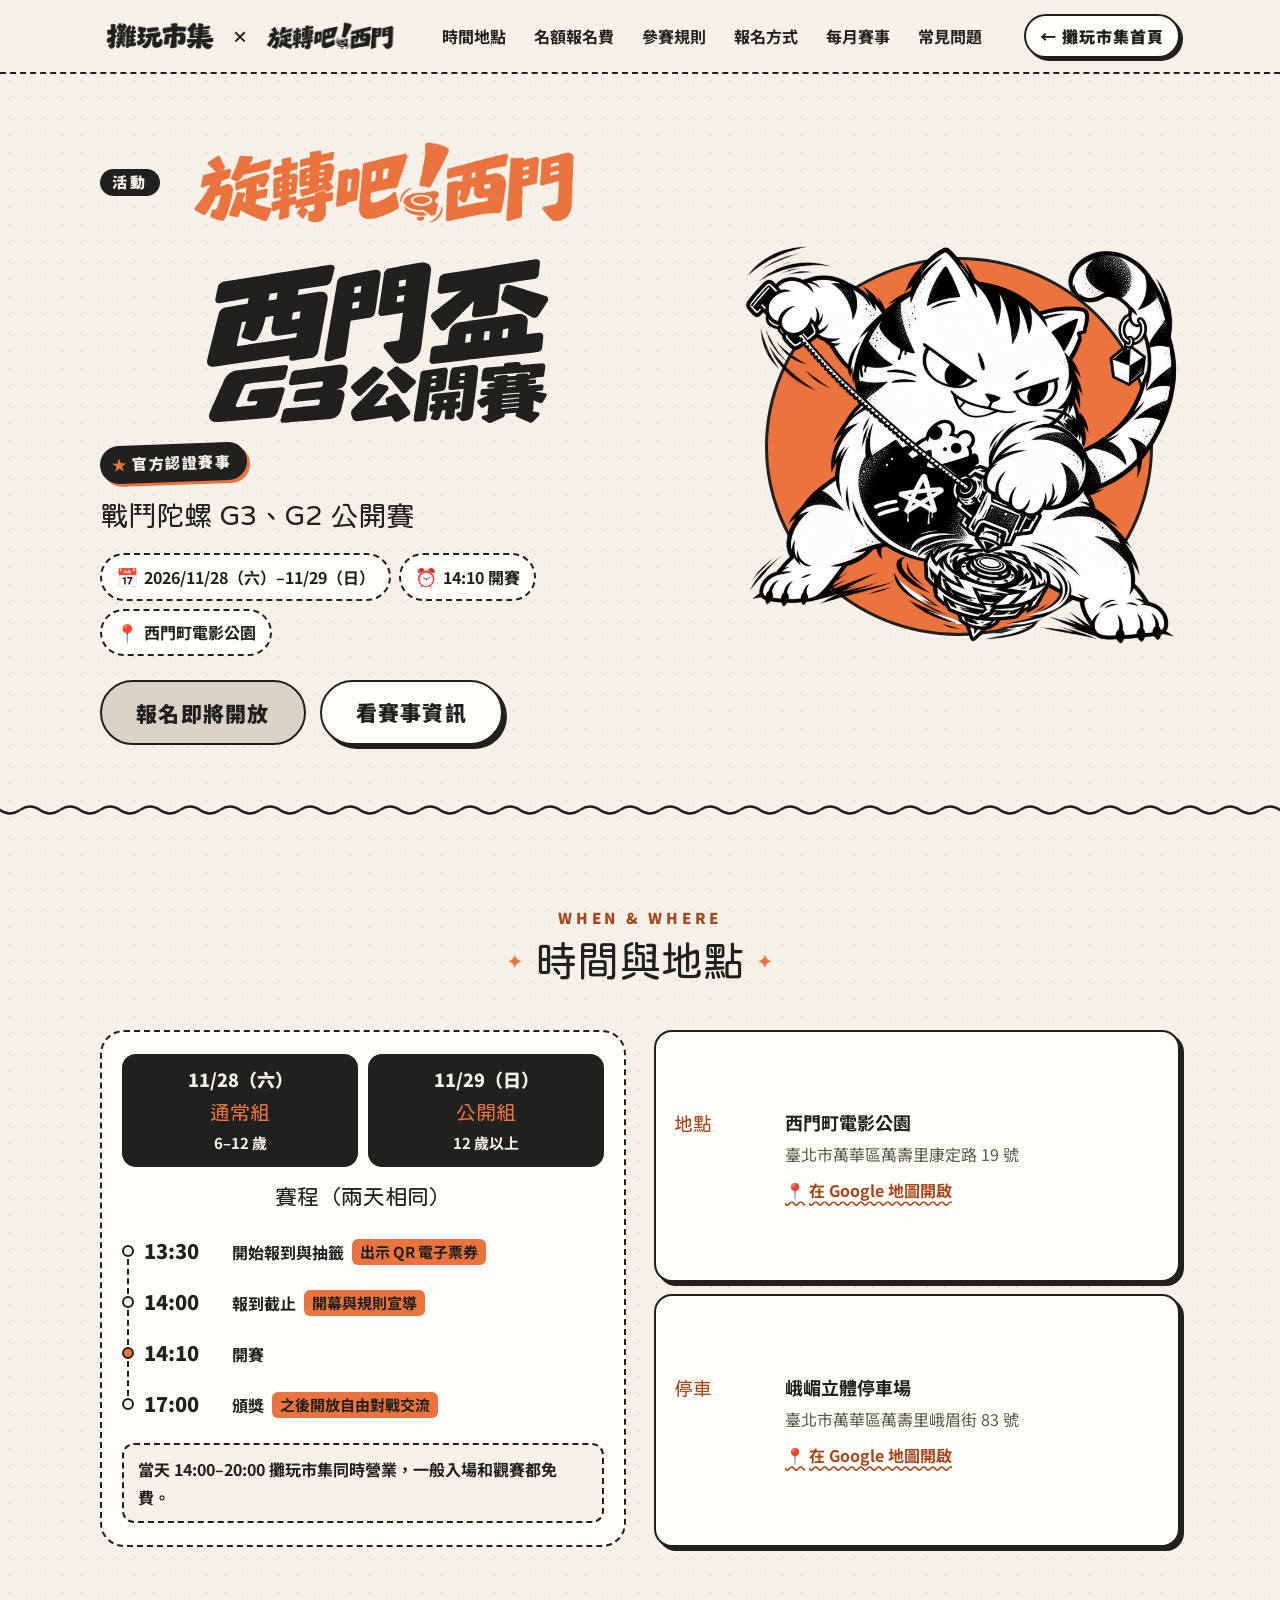
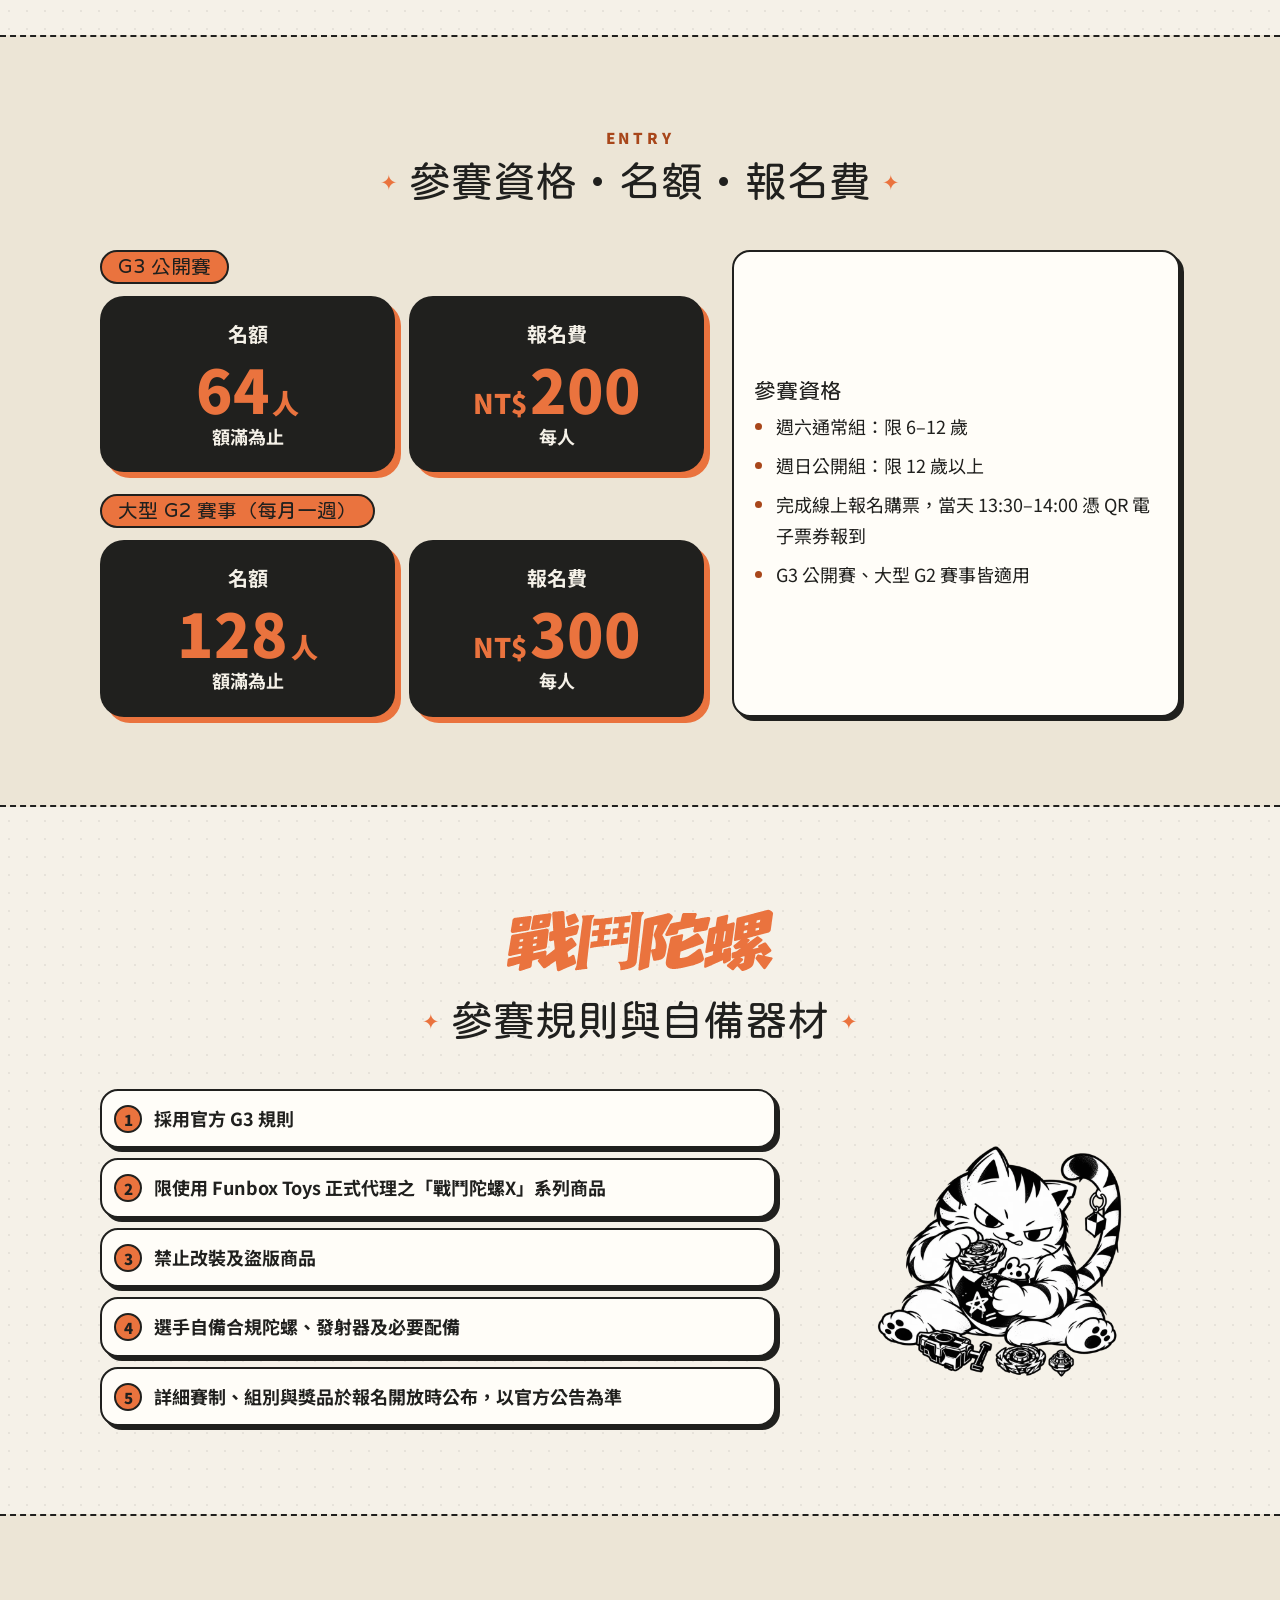
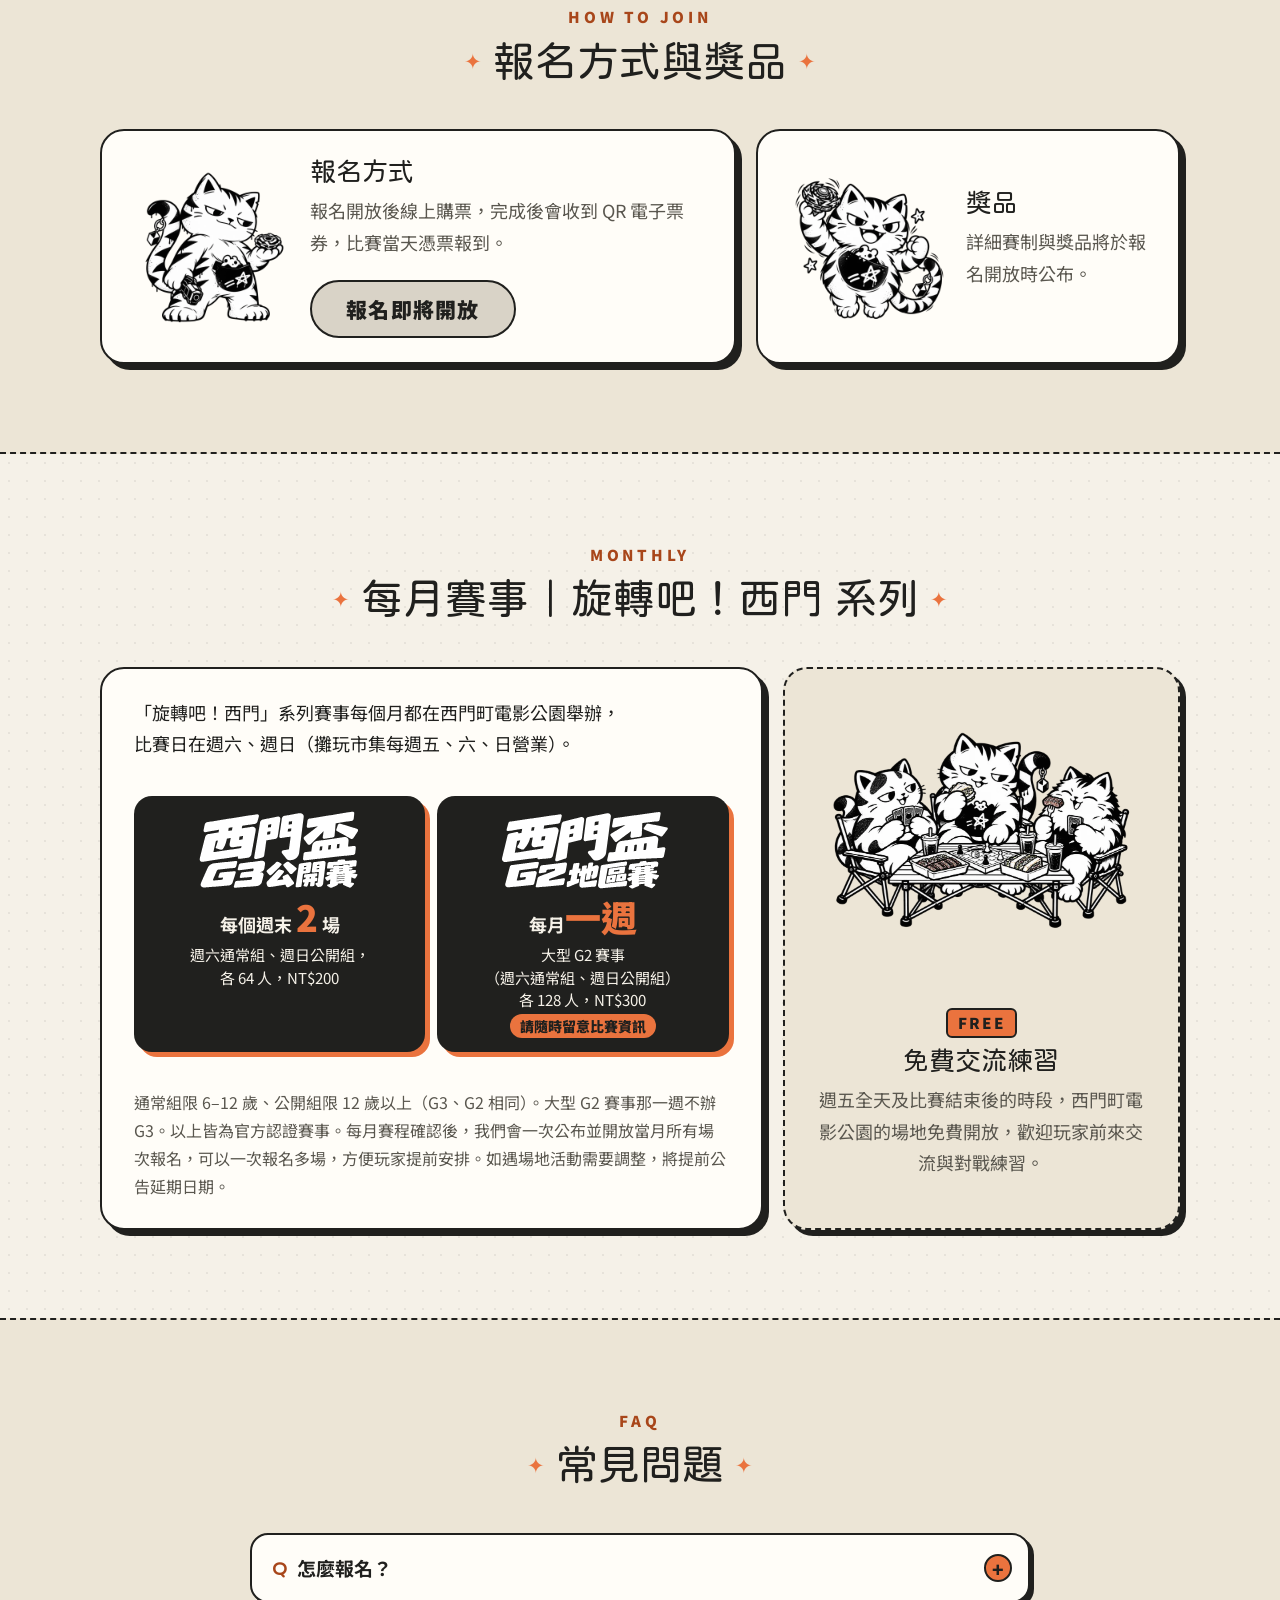
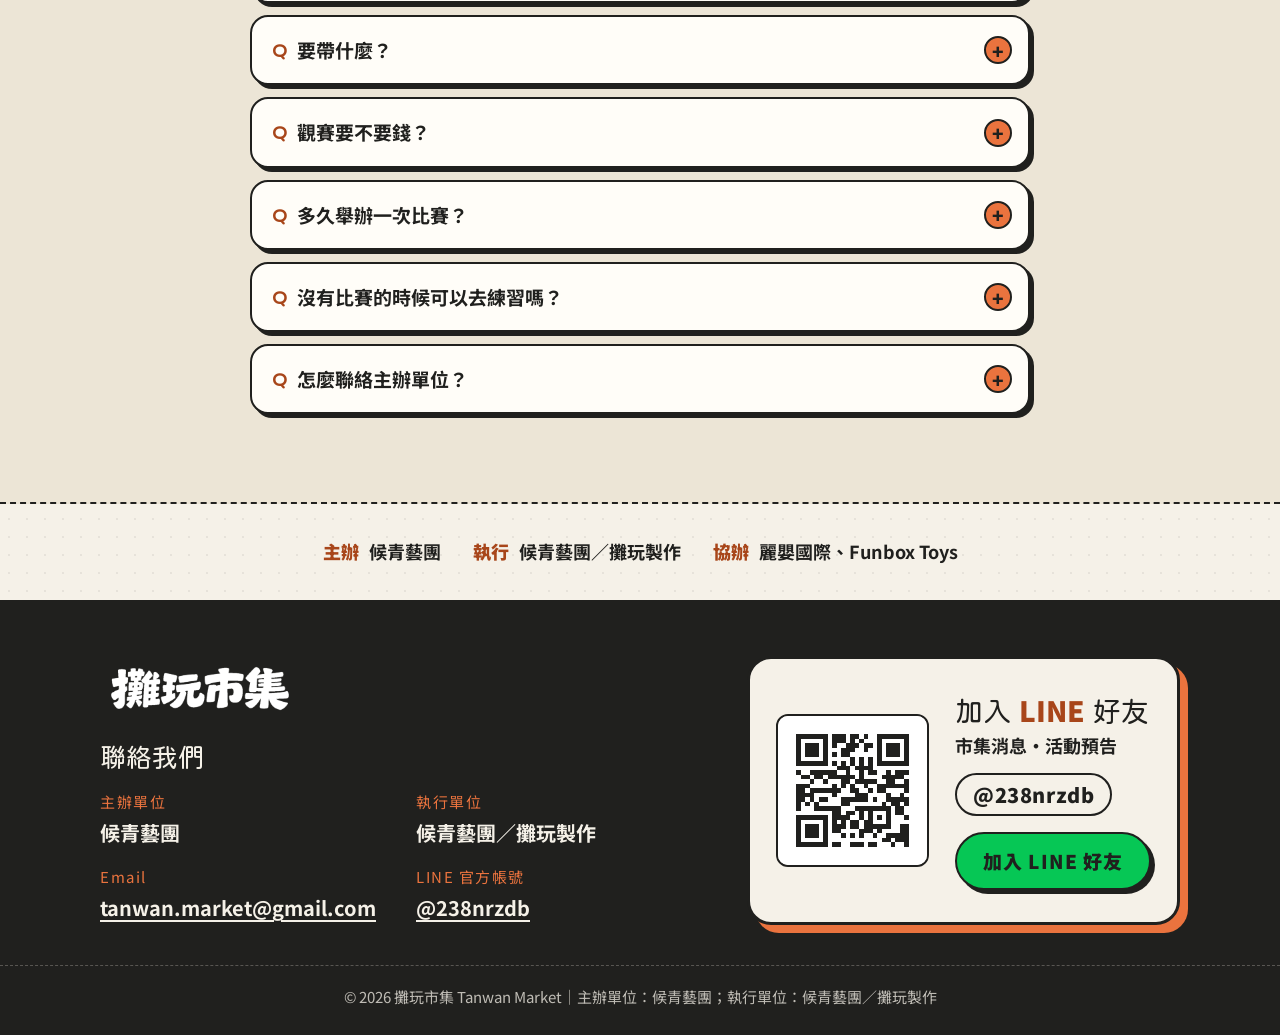
==== commit 3ef0748e: "/cup/ 名額卡說明改為「額滿為止」 - G3 64 人、大型 G2 128 人兩張名額卡，拿掉「每天・」 - 更新 cup-entry 1440／390 截圖  Co-Authored-By: C" ====
--- a/cup/index.html
+++ b/cup/index.html
@@ -159,7 +159,7 @@
               <article class="cup-stat">
                 <h4>名額</h4>
                 <p class="cup-stat-num">64<span>人</span></p>
-                <p class="cup-stat-note">每天・額滿為止</p>
+                <p class="cup-stat-note">額滿為止</p>
               </article>
               <article class="cup-stat">
                 <h4>報名費</h4>
@@ -174,7 +174,7 @@
               <article class="cup-stat">
                 <h4>名額</h4>
                 <p class="cup-stat-num">128<span>人</span></p>
-                <p class="cup-stat-note">每天・額滿為止</p>
+                <p class="cup-stat-note">額滿為止</p>
               </article>
               <article class="cup-stat">
                 <h4>報名費</h4>
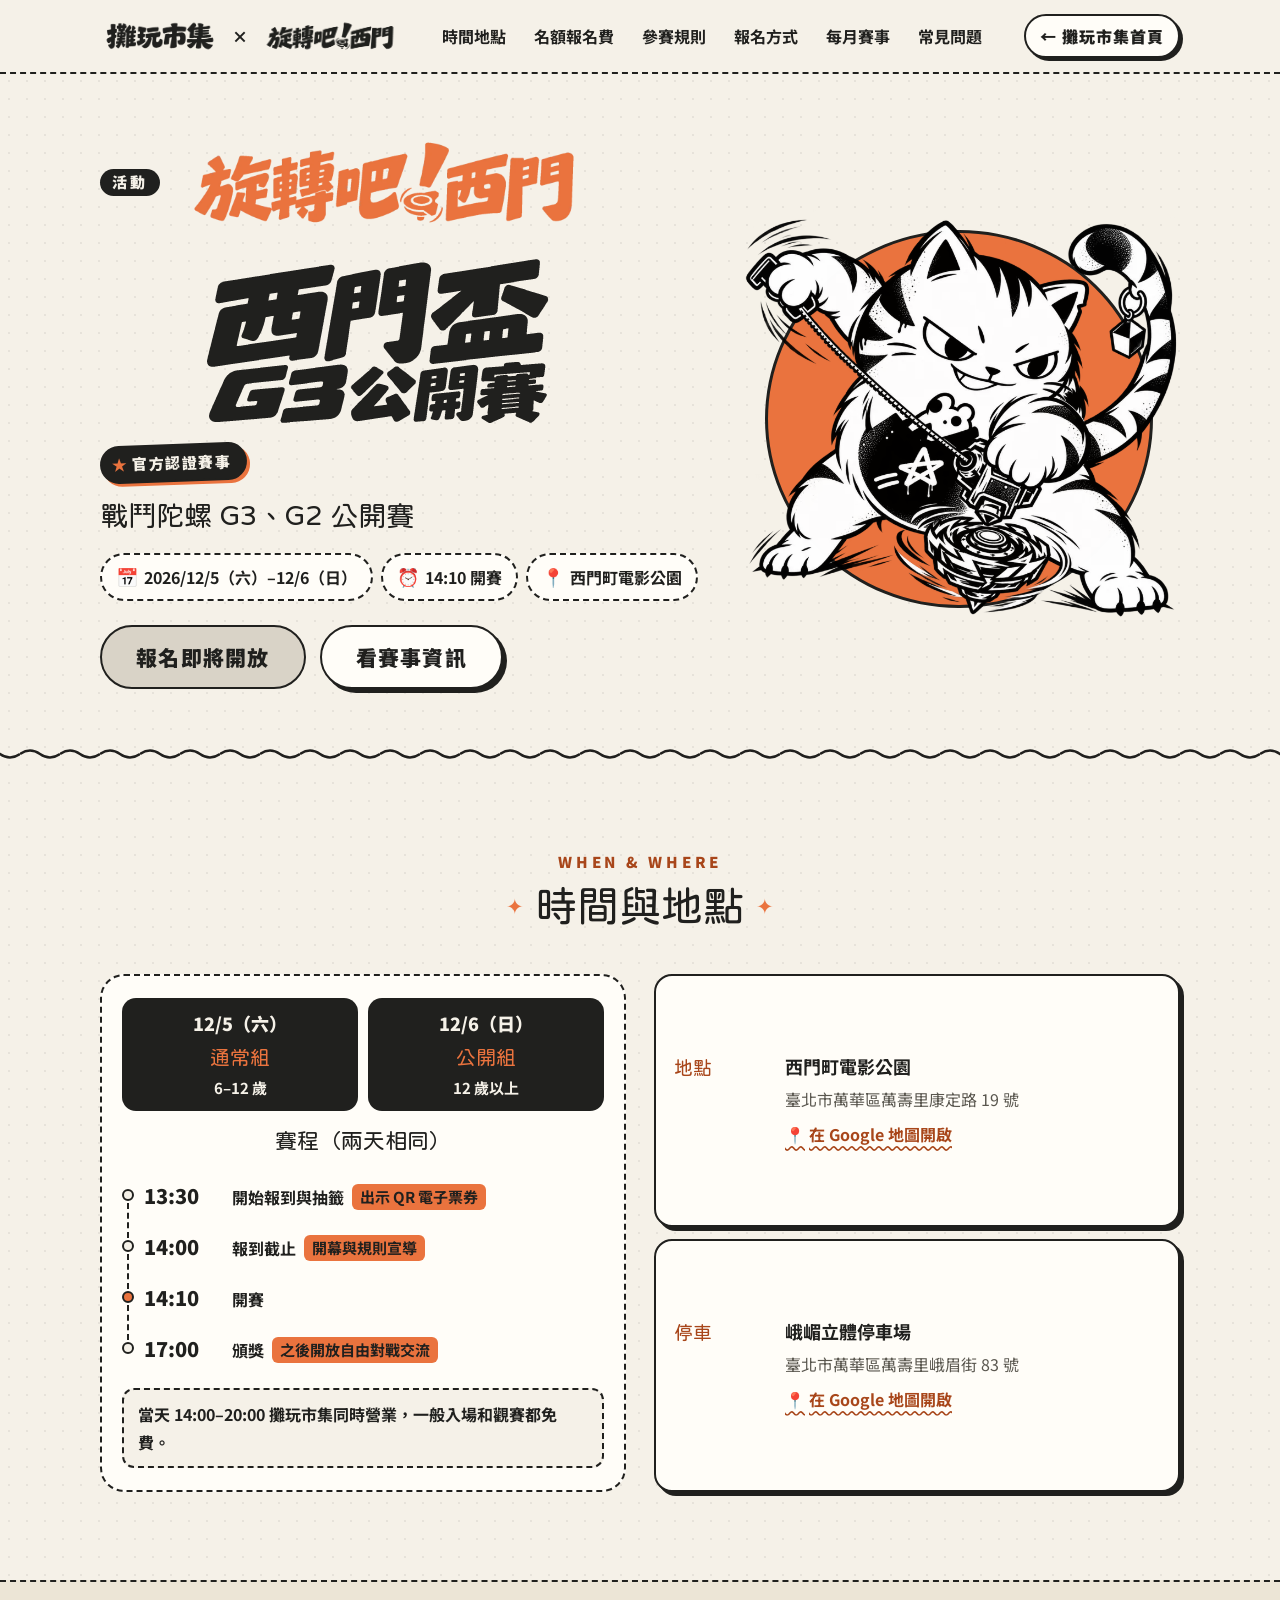
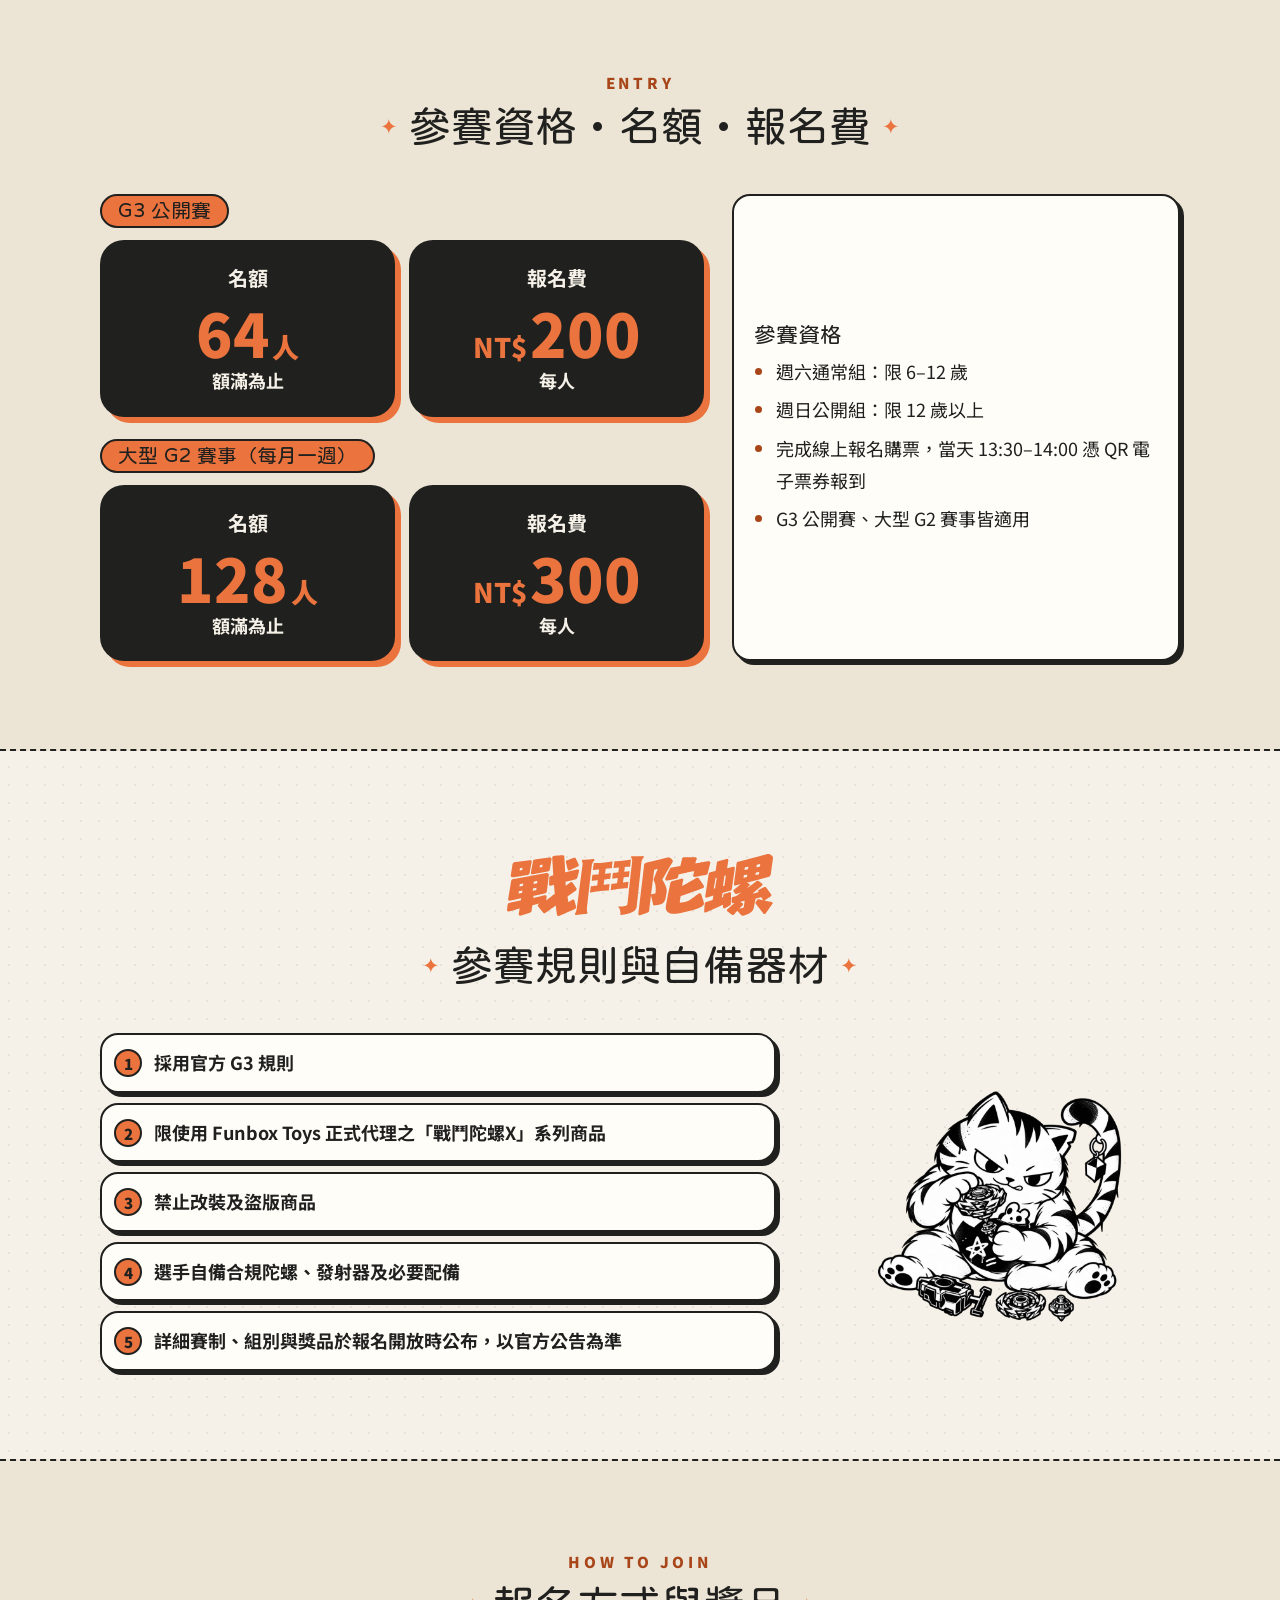
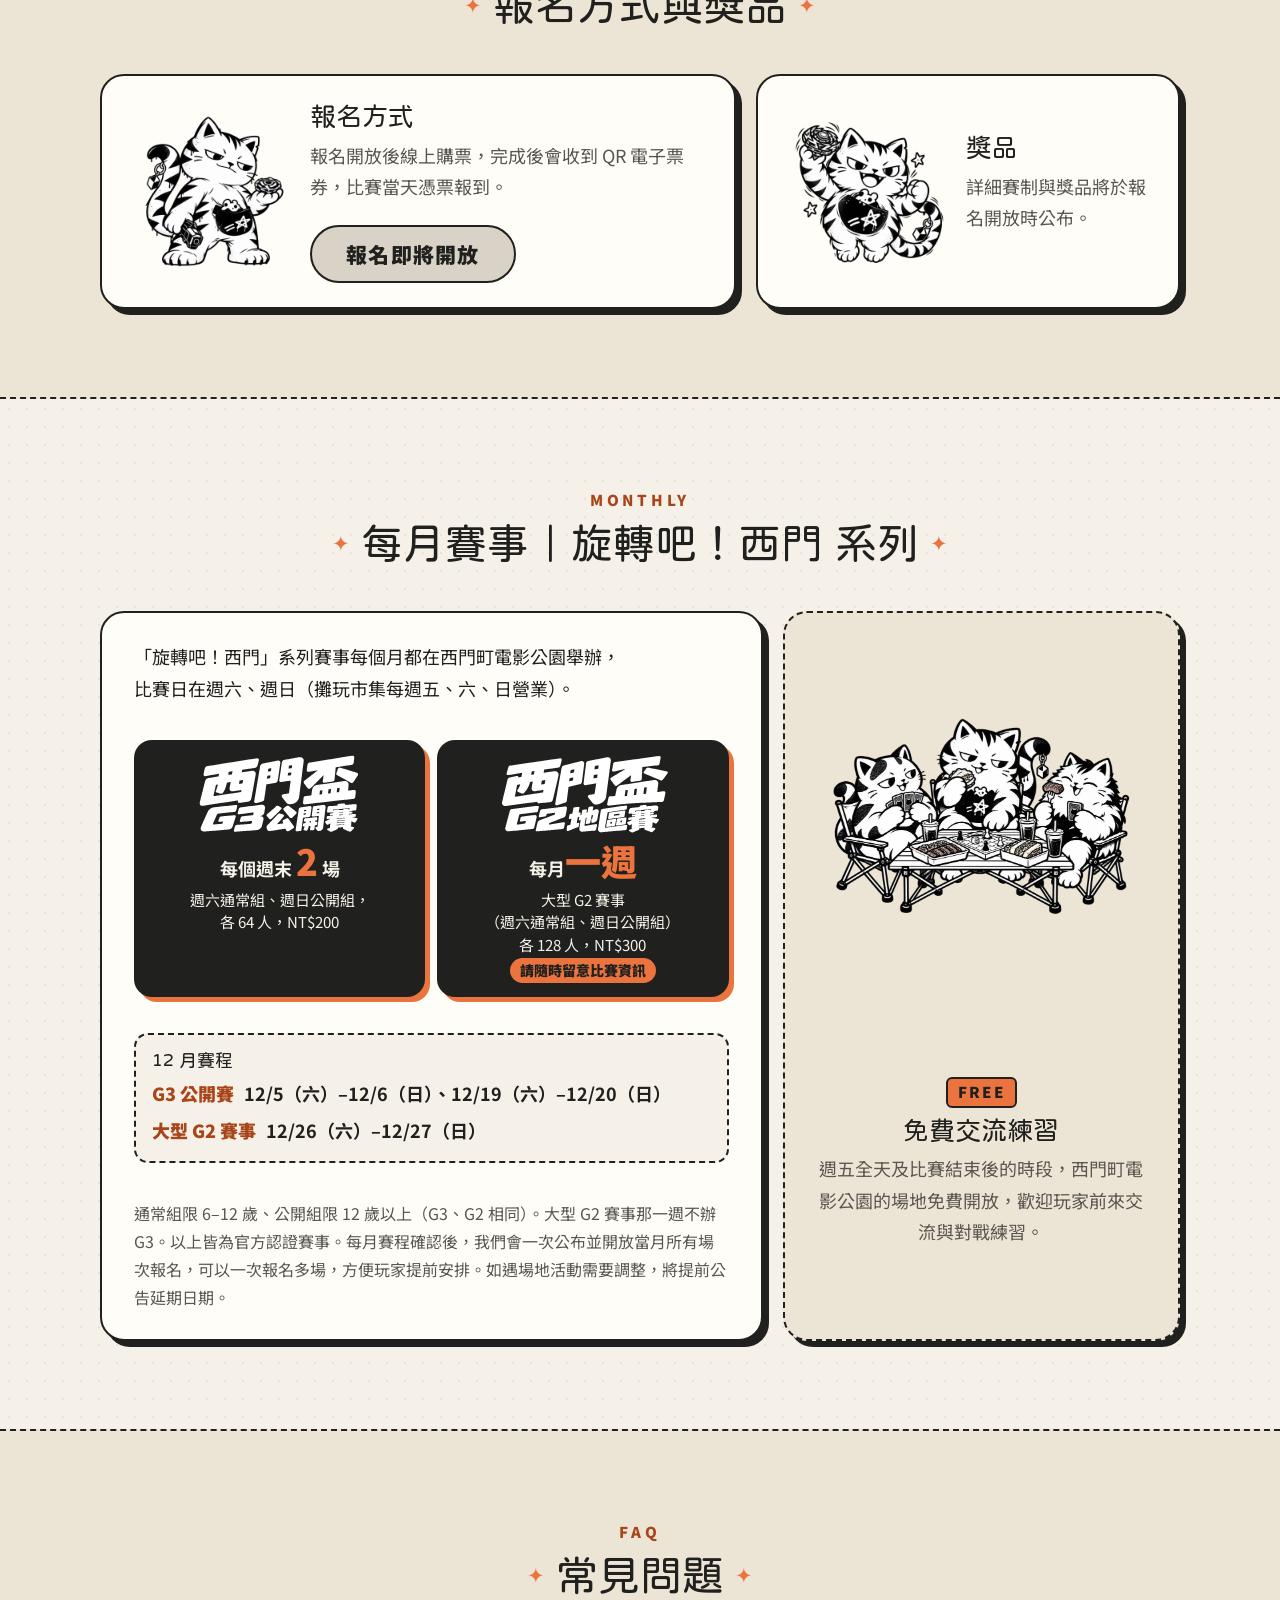
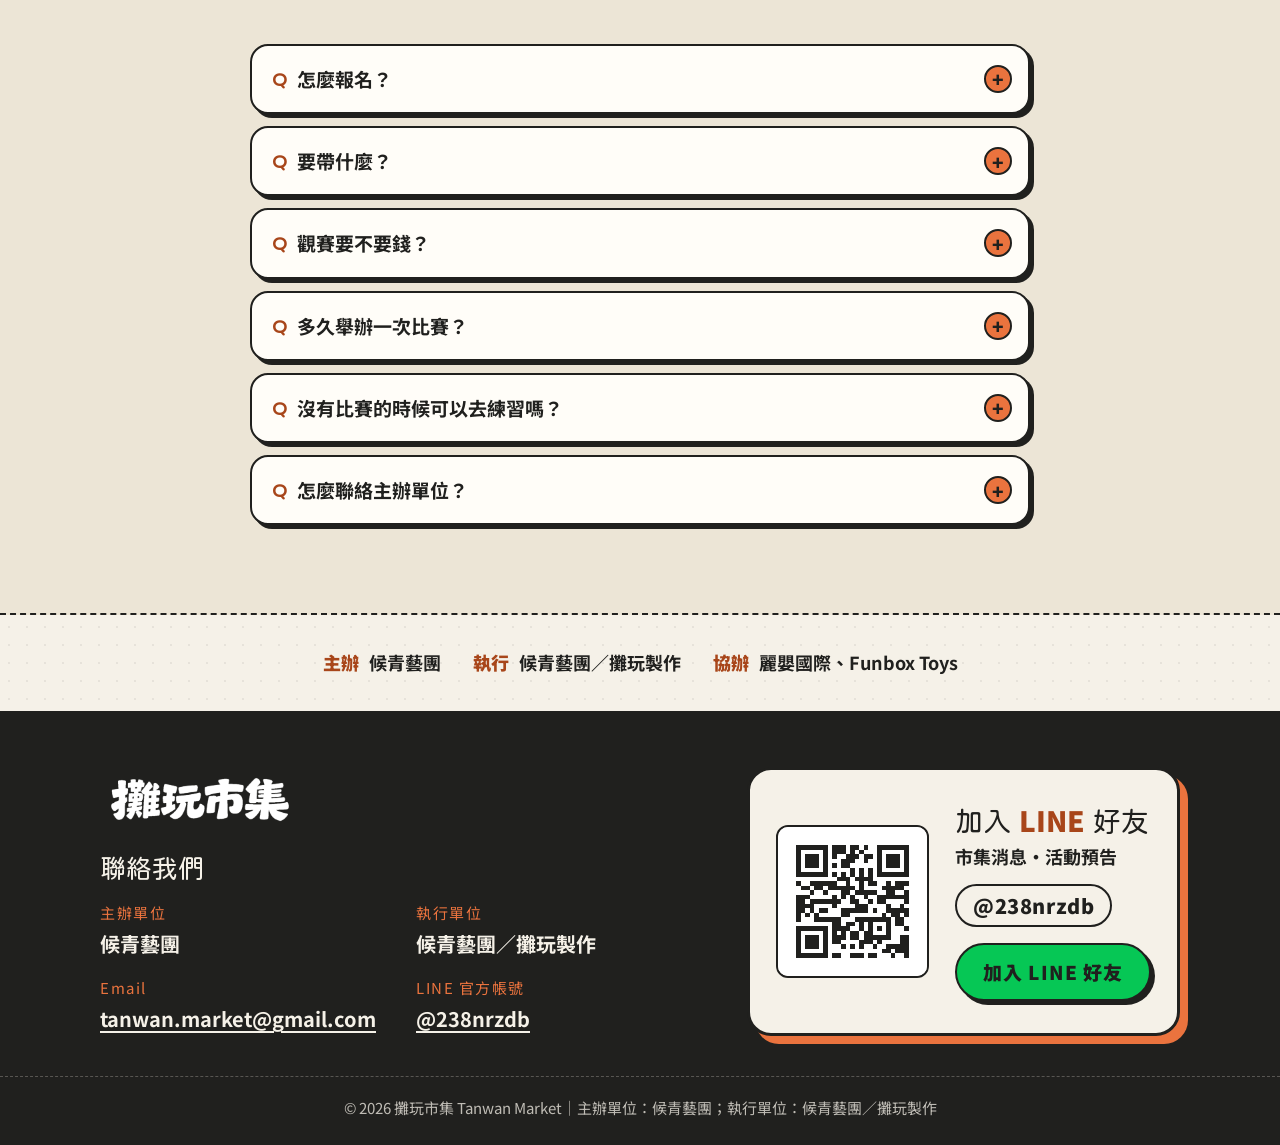
==== commit f316972c: "11/27–29 取消，改從 12 月開始 首頁： - 營業日改 12/4–6、12/18–20、12/25–27（週五至週日），註明 12/11–13 不營運 - 「11 月報名」按鈕（頁首、主視覺" ====
--- a/cup/index.html
+++ b/cup/index.html
@@ -4,8 +4,8 @@
   <meta charset="utf-8">
   <meta name="viewport" content="width=device-width, initial-scale=1">
 
-  <title>旋轉吧！西門｜西門盃 G3 公開賽 戰鬥陀螺 11/28（六）–11/29（日）｜攤玩市集</title>
-  <meta name="description" content="旋轉吧！西門｜西門盃 G3 公開賽（G3 官方認證賽事），2026/11/28（六）–11/29（日）在西門町電影公園舉行。週六通常組（6–12 歲）、週日公開組（12 歲以上），每天 64 人，報名費每人 NT$200，觀賽免費。報名即將開放。每個週末舉辦 G3、每月一個週末舉辦 G2 官方認證賽事。">
+  <title>旋轉吧！西門｜西門盃 G3 公開賽 戰鬥陀螺 12/5（六）–12/6（日）｜攤玩市集</title>
+  <meta name="description" content="旋轉吧！西門｜西門盃 G3 公開賽（G3 官方認證賽事），2026/12/5（六）–12/6（日）在西門町電影公園舉行。週六通常組（6–12 歲）、週日公開組（12 歲以上），64 人，報名費每人 NT$200，觀賽免費。報名即將開放。每個週末舉辦 G3、每月一個週末舉辦 G2 官方認證賽事。">
   <meta name="theme-color" content="#F5F1E8">
   <link rel="canonical" href="https://tanwanmarket.com/cup/">
 
@@ -14,7 +14,7 @@
   <meta property="og:locale" content="zh_TW">
   <meta property="og:site_name" content="攤玩市集">
   <meta property="og:title" content="旋轉吧！西門｜西門盃 G3 公開賽 戰鬥陀螺">
-  <meta property="og:description" content="2026/11/28（六）–11/29（日）西門町電影公園｜G3 官方認證賽事，週六通常組、週日公開組各 64 人，觀賽免費。報名即將開放。">
+  <meta property="og:description" content="2026/12/5（六）–12/6（日）西門町電影公園｜G3 官方認證賽事，週六通常組、週日公開組各 64 人，觀賽免費。報名即將開放。">
   <meta property="og:url" content="https://tanwanmarket.com/cup/">
   <meta property="og:image" content="https://tanwanmarket.com/assets/cup/og-cup.png">
   <meta property="og:image:width" content="1200">
@@ -22,7 +22,7 @@
   <meta property="og:image:alt" content="旋轉吧！西門字標、西門盃 G3 公開賽字卡與發射戰鬥陀螺的攤玩貓">
   <meta name="twitter:card" content="summary_large_image">
   <meta name="twitter:title" content="旋轉吧！西門｜西門盃 G3 公開賽 戰鬥陀螺">
-  <meta name="twitter:description" content="2026/11/28（六）–11/29（日）西門町電影公園｜G3 官方認證賽事，報名即將開放。">
+  <meta name="twitter:description" content="2026/12/5（六）–12/6（日）西門町電影公園｜G3 官方認證賽事，報名即將開放。">
   <meta name="twitter:image" content="https://tanwanmarket.com/assets/cup/og-cup.png">
 
   <link rel="icon" type="image/png" href="../assets/favicon.png">
@@ -80,7 +80,7 @@
           <p class="cup-sub">戰鬥陀螺 G3、G2 公開賽</p>
 
           <ul class="hero-facts">
-            <li><span class="fact-icon" aria-hidden="true">📅</span>2026/11/28（六）–11/29（日）</li>
+            <li><span class="fact-icon" aria-hidden="true">📅</span>2026/12/5（六）–12/6（日）</li>
             <li><span class="fact-icon" aria-hidden="true">⏰</span>14:10 開賽</li>
             <li><span class="fact-icon" aria-hidden="true">📍</span>西門町電影公園</li>
           </ul>
@@ -108,8 +108,8 @@
         <div class="cup-when">
           <div class="schedule cup-schedule">
             <ul class="cup-days">
-              <li><span class="cup-day-date">11/28（六）</span><span class="cup-day-group">通常組<small>6–12 歲</small></span></li>
-              <li><span class="cup-day-date">11/29（日）</span><span class="cup-day-group">公開組<small>12 歲以上</small></span></li>
+              <li><span class="cup-day-date">12/5（六）</span><span class="cup-day-group">通常組<small>6–12 歲</small></span></li>
+              <li><span class="cup-day-date">12/6（日）</span><span class="cup-day-group">公開組<small>12 歲以上</small></span></li>
             </ul>
             <h3>賽程（兩天相同）</h3>
             <ol class="timeline cup-timeline">
@@ -269,6 +269,13 @@
               <li><picture class="cup-monthly-mark"><source srcset="../assets/cup/ximen-cup-g3-white.svg" type="image/svg+xml"><img src="../assets/cup/ximen-cup-g3-white.webp" alt="西門盃 G3 公開賽" width="1200" height="400" loading="lazy"></picture><span class="cup-monthly-count">每個週末 <strong>2</strong> 場</span><span class="cup-monthly-detail">週六通常組、週日公開組，<span class="nobr">各 64 人，NT$200</span></span></li>
               <li><picture class="cup-monthly-mark"><source srcset="../assets/cup/ximen-cup-g2-white.svg" type="image/svg+xml"><img src="../assets/cup/ximen-cup-g2-white.webp" alt="西門盃 G2 地區賽" width="1200" height="400" loading="lazy"></picture><span class="cup-monthly-count">每月<strong>一週</strong></span><span class="cup-monthly-detail">大型 G2 賽事<span class="nobr">（週六通常組、週日公開組）</span><br><span class="nobr">各 128 人，NT$300</span></span><span class="cup-monthly-tip">請隨時留意比賽資訊</span></li>
             </ul>
+            <div class="cup-month-plan">
+              <h3>12 月賽程</h3>
+              <ul>
+                <li><span class="cup-month-type">G3 公開賽</span><span><span class="nobr">12/5（六）–12/6（日）、</span><span class="nobr">12/19（六）–12/20（日）</span></span></li>
+                <li><span class="cup-month-type">大型 G2 賽事</span><span class="nobr">12/26（六）–12/27（日）</span></li>
+              </ul>
+            </div>
             <p class="cup-monthly-note">通常組<span class="nobr">限 6–12 歲</span>、公開組<span class="nobr">限 12 歲以上</span>（G3、G2 相同）。大型 G2 賽事那一週不辦 G3。以上皆為官方認證賽事。每月賽程確認後，我們會一次公布並開放當月所有場次報名，可以一次報名多場，方便玩家提前安排。如遇場地活動需要調整，將提前公告延期日期。</p>
           </article>
           <article class="cup-card cup-practice">
--- a/styles.css
+++ b/styles.css
@@ -585,6 +585,11 @@
   font-weight: 700;
 }
 .price-next-btn { margin-top: 14px; }
+.price-plans { margin-top: 14px; grid-template-columns: repeat(2, minmax(0, 1fr)); }
+.price-plans li { padding: 14px 8px; }
+.price-plans .price-next-amount { font-size: clamp(1.5rem, 6.8vw, 2.25rem); }
+.price-plans + .price-note { margin-top: 12px; }
+.price-plans .price-next-cond { font-size: .8125rem; }
 .price-included {
   padding-top: 18px;
   border-top: 2px dashed rgba(245, 241, 232, .5);
--- a/cup/cup.css
+++ b/cup/cup.css
@@ -233,6 +233,18 @@
   color: var(--orange);
   font-variant-numeric: tabular-nums;
 }
+.cup-month-plan {
+  align-self: stretch;
+  margin: 0 0 16px;
+  padding: 14px 16px;
+  background: var(--paper);
+  border: 2px dashed var(--ink);
+  border-radius: 14px;
+}
+.cup-month-plan h3 { margin: 0 0 6px; font-size: 1.125rem; }
+.cup-month-plan ul { list-style: none; margin: 0; padding: 0; display: grid; gap: 6px; }
+.cup-month-plan li { display: flex; flex-wrap: wrap; gap: 2px 10px; align-items: baseline; font-weight: 700; }
+.cup-month-type { color: var(--orange-ink); font-weight: 900; }
 .cup-monthly-main .cup-monthly-note { font-size: 1rem; color: var(--muted); }
 .cup-practice { background: var(--paper-deep); border-style: dashed; }
 .cup-practice p { margin: 0; }
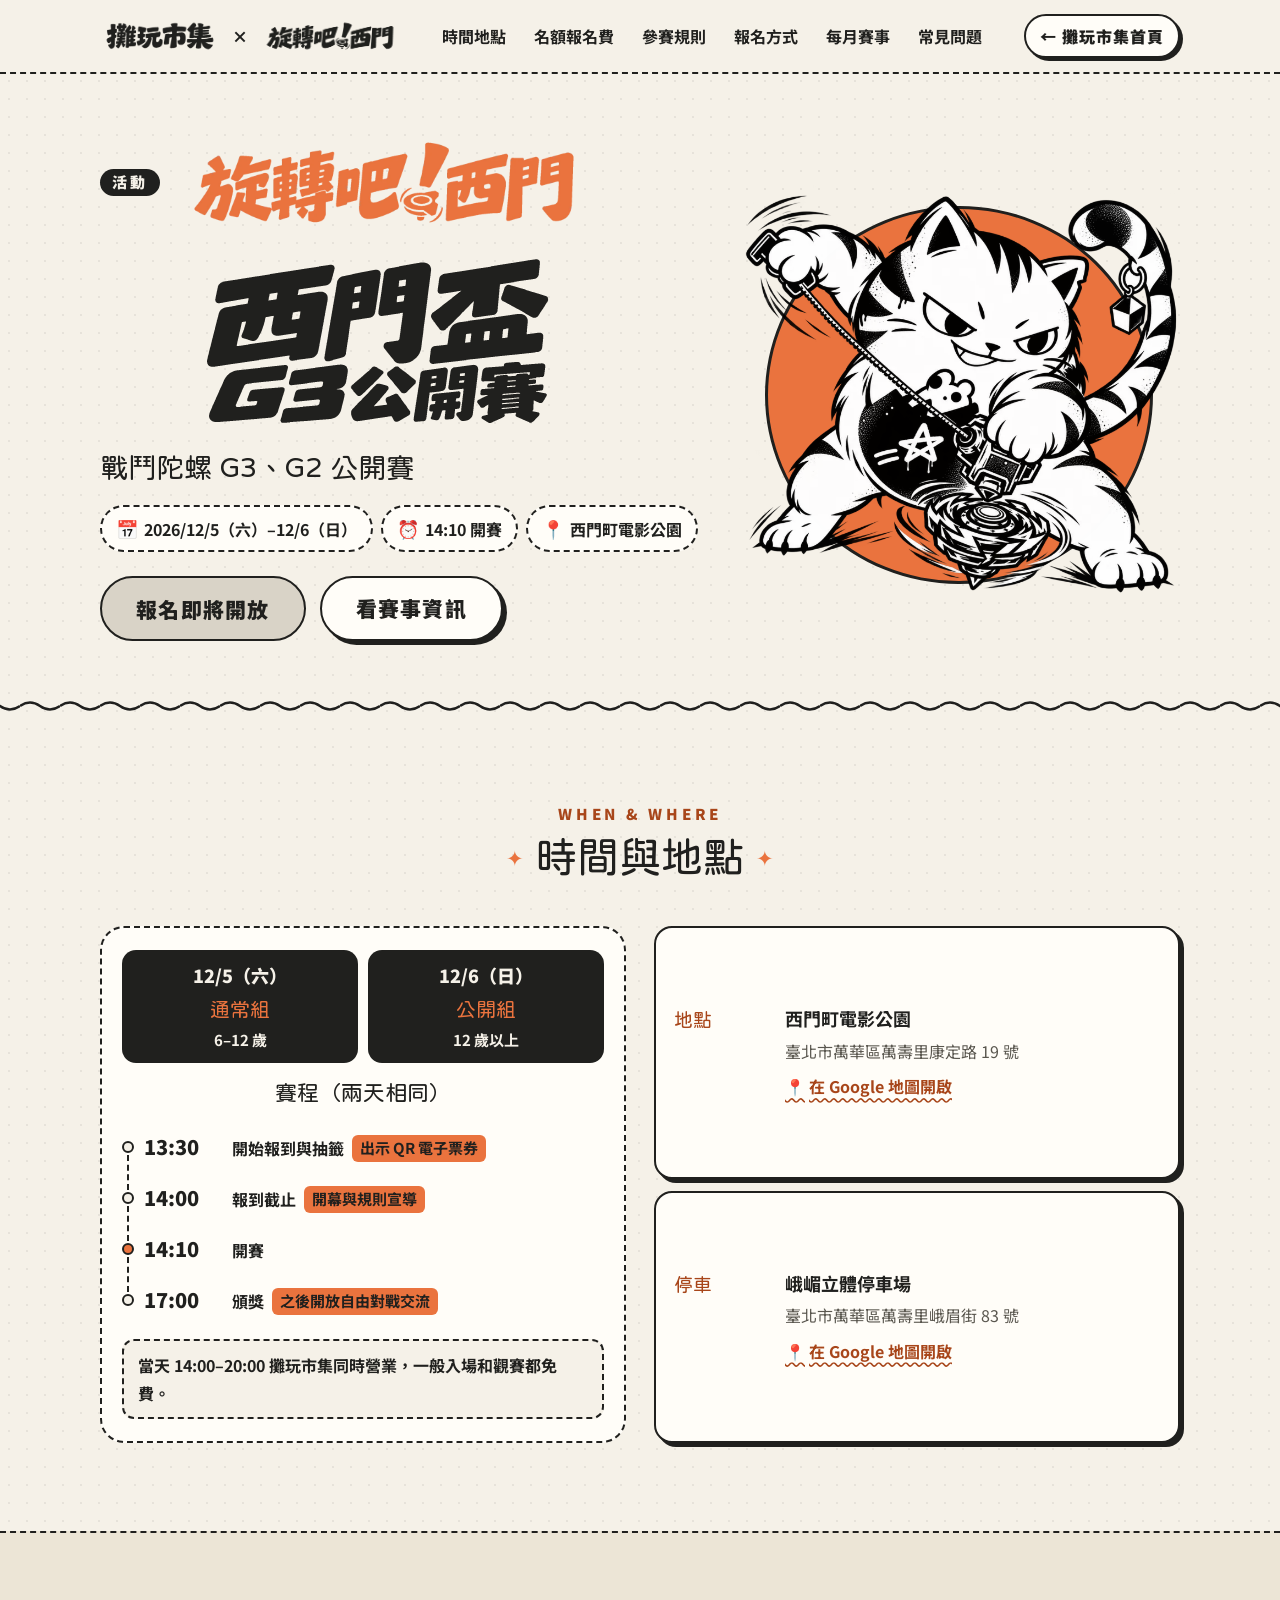
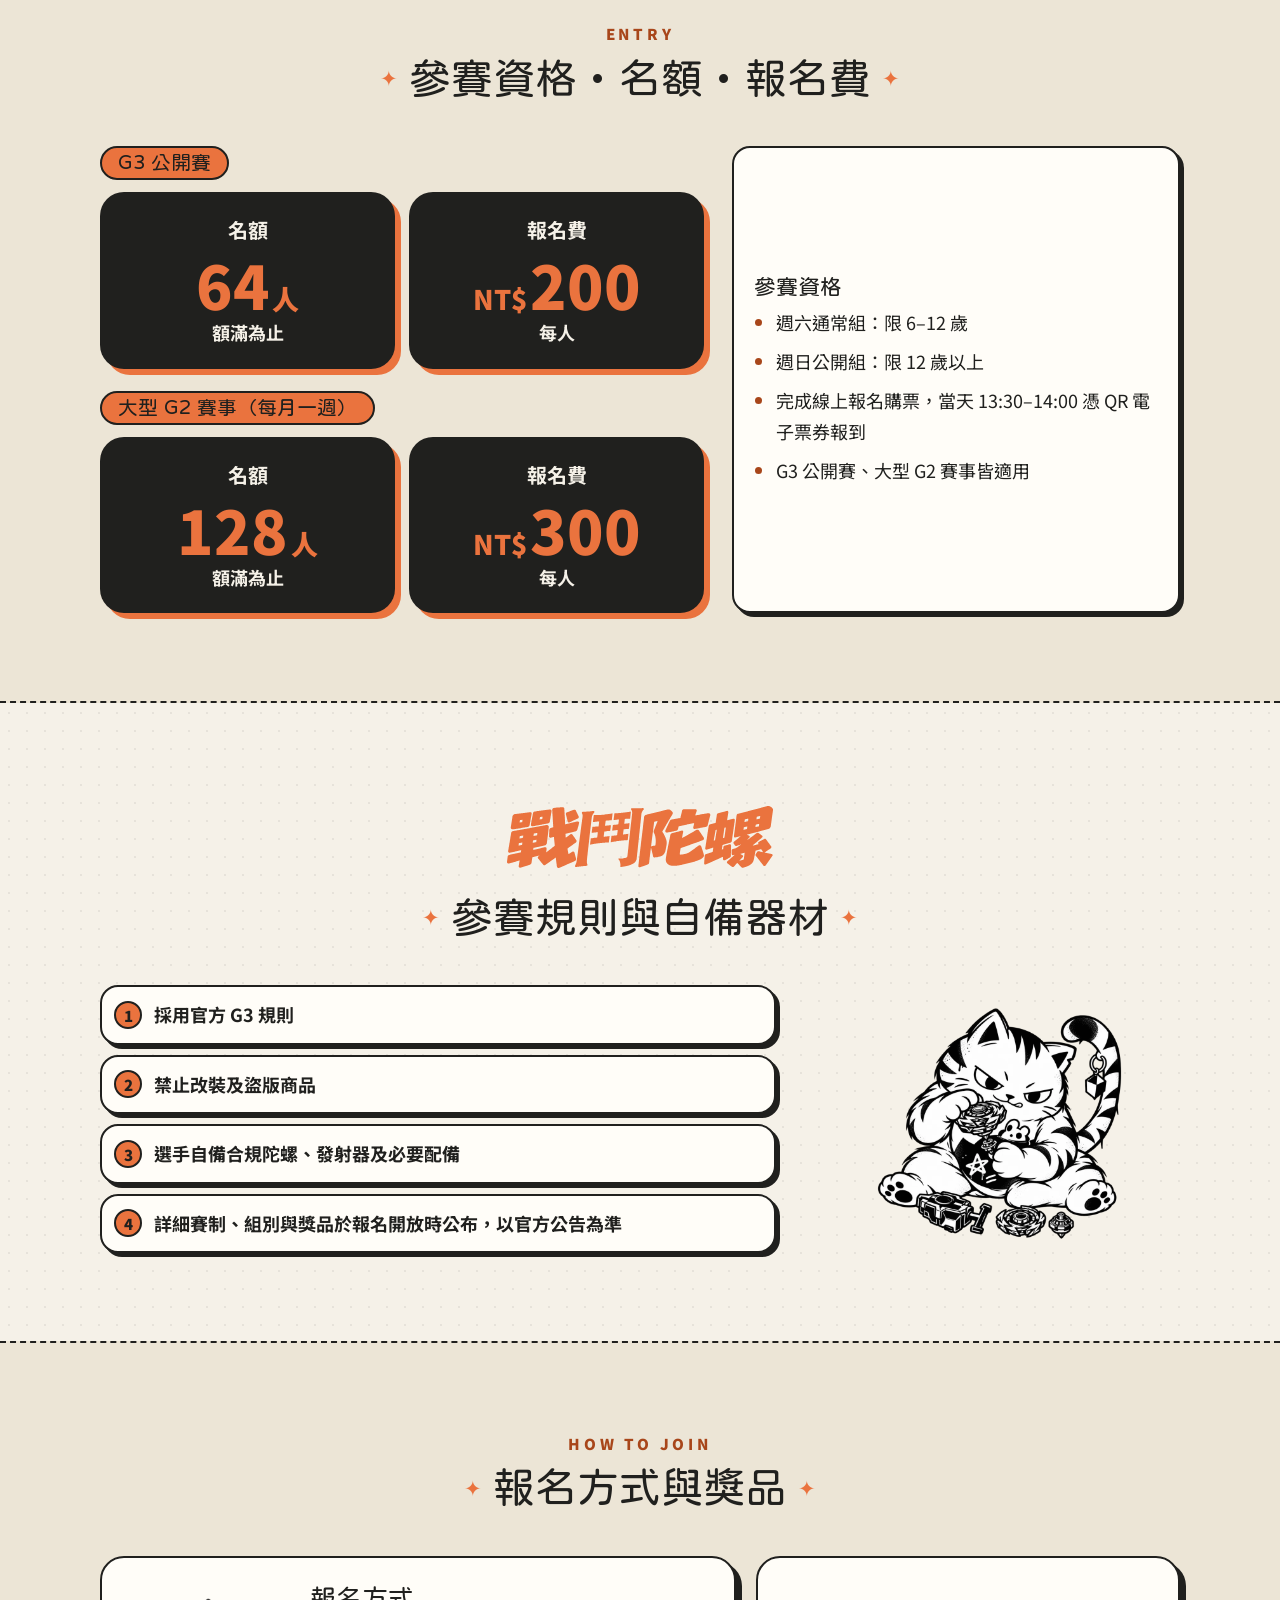
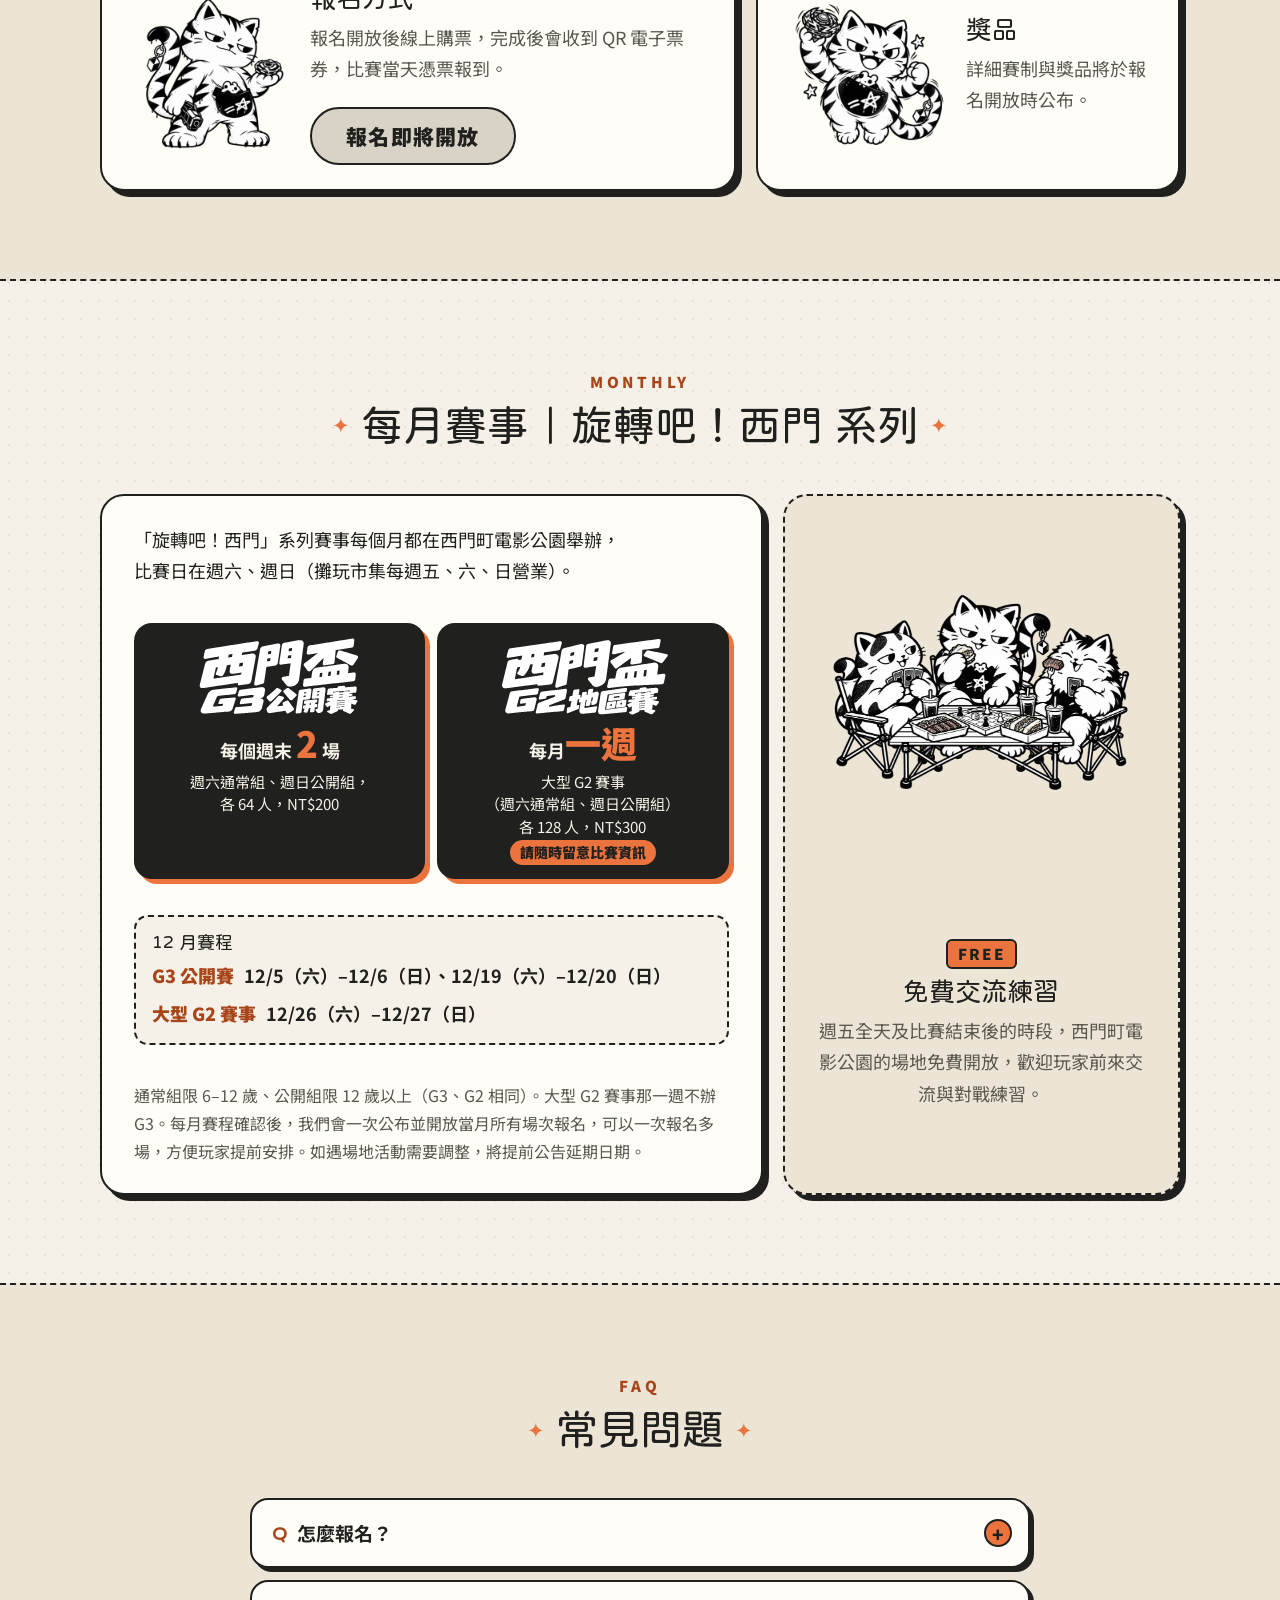
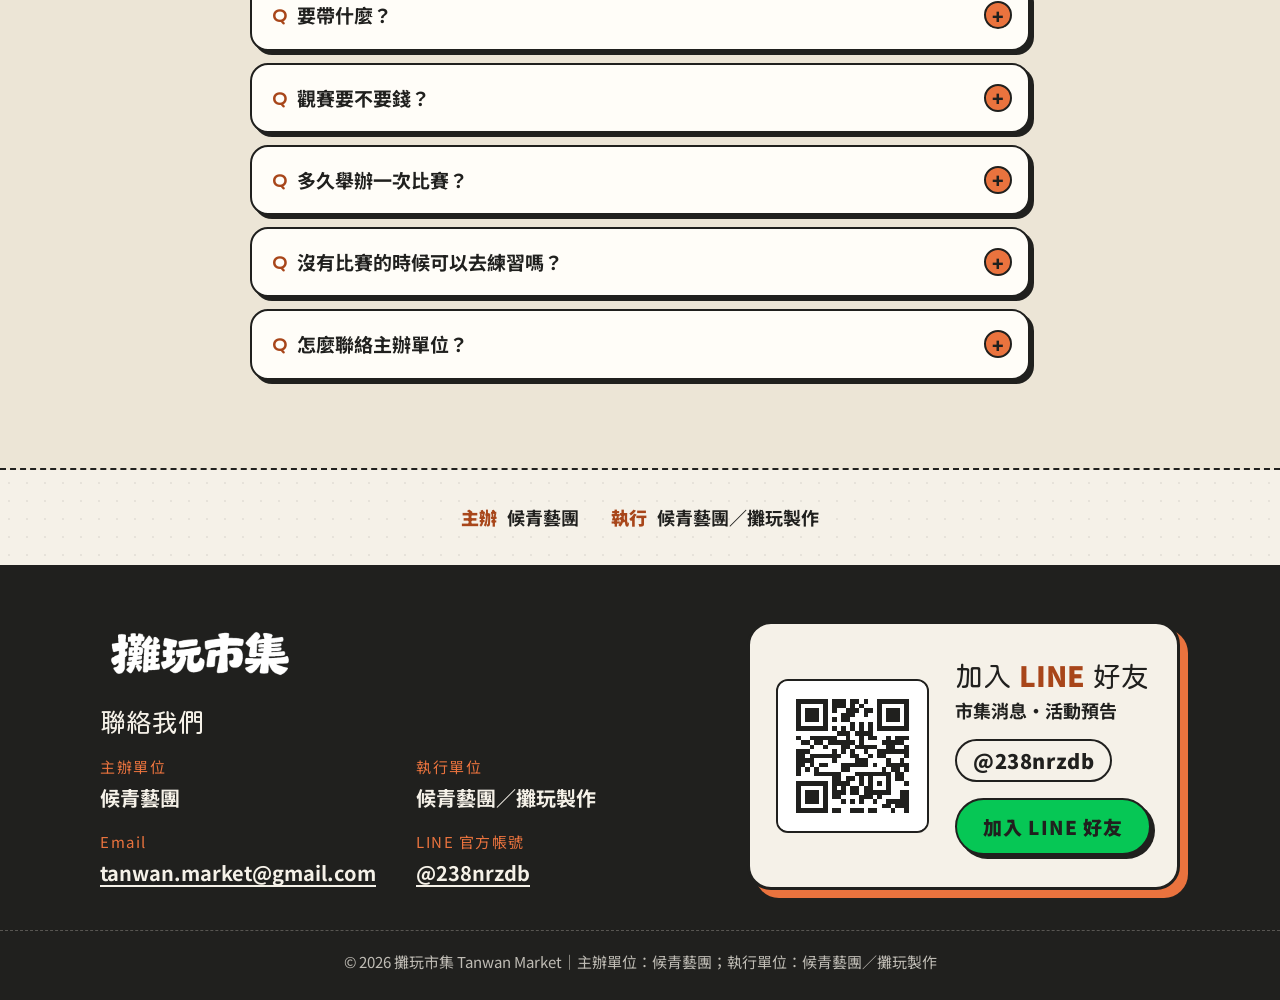
==== commit fdb64784: "網站刪除「官方認證」字樣、Funbox Toys 正式代理商品限制與協辦單位 首頁： - 比賽橫幅刪除「官方認證賽事」標籤與「協辦：麗嬰國際、Funbox Toys」 - 招商區介紹句改「戰鬥陀螺賽事" ====
--- a/cup/index.html
+++ b/cup/index.html
@@ -5,7 +5,7 @@
   <meta name="viewport" content="width=device-width, initial-scale=1">
 
   <title>旋轉吧！西門｜西門盃 G3 公開賽 戰鬥陀螺 12/5（六）–12/6（日）｜攤玩市集</title>
-  <meta name="description" content="旋轉吧！西門｜西門盃 G3 公開賽（G3 官方認證賽事），2026/12/5（六）–12/6（日）在西門町電影公園舉行。週六通常組（6–12 歲）、週日公開組（12 歲以上），64 人，報名費每人 NT$200，觀賽免費。報名即將開放。每個週末舉辦 G3、每月一個週末舉辦 G2 官方認證賽事。">
+  <meta name="description" content="旋轉吧！西門｜西門盃 G3 公開賽，2026/12/5（六）–12/6（日）在西門町電影公園舉行。週六通常組（6–12 歲）、週日公開組（12 歲以上），64 人，報名費每人 NT$200，觀賽免費。報名即將開放。每個週末舉辦 G3、每月一週大型 G2 賽事。">
   <meta name="theme-color" content="#F5F1E8">
   <link rel="canonical" href="https://tanwanmarket.com/cup/">
 
@@ -14,7 +14,7 @@
   <meta property="og:locale" content="zh_TW">
   <meta property="og:site_name" content="攤玩市集">
   <meta property="og:title" content="旋轉吧！西門｜西門盃 G3 公開賽 戰鬥陀螺">
-  <meta property="og:description" content="2026/12/5（六）–12/6（日）西門町電影公園｜G3 官方認證賽事，週六通常組、週日公開組各 64 人，觀賽免費。報名即將開放。">
+  <meta property="og:description" content="2026/12/5（六）–12/6（日）西門町電影公園｜週六通常組、週日公開組各 64 人，觀賽免費。報名即將開放。">
   <meta property="og:url" content="https://tanwanmarket.com/cup/">
   <meta property="og:image" content="https://tanwanmarket.com/assets/cup/og-cup.png">
   <meta property="og:image:width" content="1200">
@@ -22,7 +22,7 @@
   <meta property="og:image:alt" content="旋轉吧！西門字標、西門盃 G3 公開賽字卡與發射戰鬥陀螺的攤玩貓">
   <meta name="twitter:card" content="summary_large_image">
   <meta name="twitter:title" content="旋轉吧！西門｜西門盃 G3 公開賽 戰鬥陀螺">
-  <meta name="twitter:description" content="2026/12/5（六）–12/6（日）西門町電影公園｜G3 官方認證賽事，報名即將開放。">
+  <meta name="twitter:description" content="2026/12/5（六）–12/6（日）西門町電影公園｜報名即將開放。">
   <meta name="twitter:image" content="https://tanwanmarket.com/assets/cup/og-cup.png">
 
   <link rel="icon" type="image/png" href="../assets/favicon.png">
@@ -76,7 +76,6 @@
               <img src="../assets/cup/ximen-cup-g3-black.webp" alt="西門盃 G3 公開賽" width="1200" height="400" fetchpriority="high">
             </picture>
           </h1>
-          <p class="cup-badge">官方認證賽事</p>
           <p class="cup-sub">戰鬥陀螺 G3、G2 公開賽</p>
 
           <ul class="hero-facts">
@@ -211,7 +210,6 @@
         <div class="cup-rules">
           <ul class="cup-rule-list">
             <li>採用官方 G3 規則</li>
-            <li>限使用 Funbox Toys 正式代理之「戰鬥陀螺X」系列商品</li>
             <li>禁止改裝及盜版商品</li>
             <li>選手自備合規陀螺、發射器及必要配備</li>
             <li>詳細賽制、組別與獎品於報名開放時公布，以官方公告為準</li>
@@ -276,7 +274,7 @@
                 <li><span class="cup-month-type">大型 G2 賽事</span><span class="nobr">12/26（六）–12/27（日）</span></li>
               </ul>
             </div>
-            <p class="cup-monthly-note">通常組<span class="nobr">限 6–12 歲</span>、公開組<span class="nobr">限 12 歲以上</span>（G3、G2 相同）。大型 G2 賽事那一週不辦 G3。以上皆為官方認證賽事。每月賽程確認後，我們會一次公布並開放當月所有場次報名，可以一次報名多場，方便玩家提前安排。如遇場地活動需要調整，將提前公告延期日期。</p>
+            <p class="cup-monthly-note">通常組<span class="nobr">限 6–12 歲</span>、公開組<span class="nobr">限 12 歲以上</span>（G3、G2 相同）。大型 G2 賽事那一週不辦 G3。每月賽程確認後，我們會一次公布並開放當月所有場次報名，可以一次報名多場，方便玩家提前安排。如遇場地活動需要調整，將提前公告延期日期。</p>
           </article>
           <article class="cup-card cup-practice">
             <img class="cup-card-cat cup-practice-art" src="../assets/cup/cat-friends-camp.webp" alt="攤玩貓和朋友在露營桌邊吃東西、玩桌遊" width="900" height="675" loading="lazy">
@@ -305,7 +303,7 @@
           </details>
           <details class="faq">
             <summary>要帶什麼？</summary>
-            <div class="faq-body"><p>QR 電子票券，以及自備的合規陀螺、發射器及必要配備。限使用 Funbox Toys 正式代理之「戰鬥陀螺X」系列商品，禁止改裝及盜版商品。</p></div>
+            <div class="faq-body"><p>QR 電子票券，以及自備的合規陀螺、發射器及必要配備。禁止改裝及盜版商品。</p></div>
           </details>
           <details class="faq">
             <summary>觀賽要不要錢？</summary>
@@ -327,14 +325,13 @@
       </div>
     </section>
 
-    <!-- ===================== 10. 主辦與協辦 ===================== -->
+    <!-- ===================== 10. 主辦與執行 ===================== -->
     <section class="section cup-org" aria-labelledby="org-title">
       <div class="container">
-        <h2 id="org-title" class="sr-only">主辦與協辦</h2>
+        <h2 id="org-title" class="sr-only">主辦與執行</h2>
         <dl class="cup-org-list">
           <div><dt>主辦</dt><dd>候青藝團</dd></div>
           <div><dt>執行</dt><dd>候青藝團／攤玩製作</dd></div>
-          <div><dt>協辦</dt><dd>麗嬰國際、Funbox Toys</dd></div>
         </dl>
       </div>
     </section>
--- a/styles.css
+++ b/styles.css
@@ -387,7 +387,7 @@
 @media (min-width: 960px) {
   .vendors-why-intro { grid-template-columns: 1fr 220px; gap: 40px; }
   .vendors-why-cat { width: 100%; }
-  .vendors-why-cards { grid-template-columns: repeat(3, 1fr); align-items: stretch; gap: 20px; }
+  .vendors-why-cards { grid-template-columns: repeat(2, 1fr); align-items: stretch; gap: 20px; }
 }
 
 /* ---------- sections ---------- */
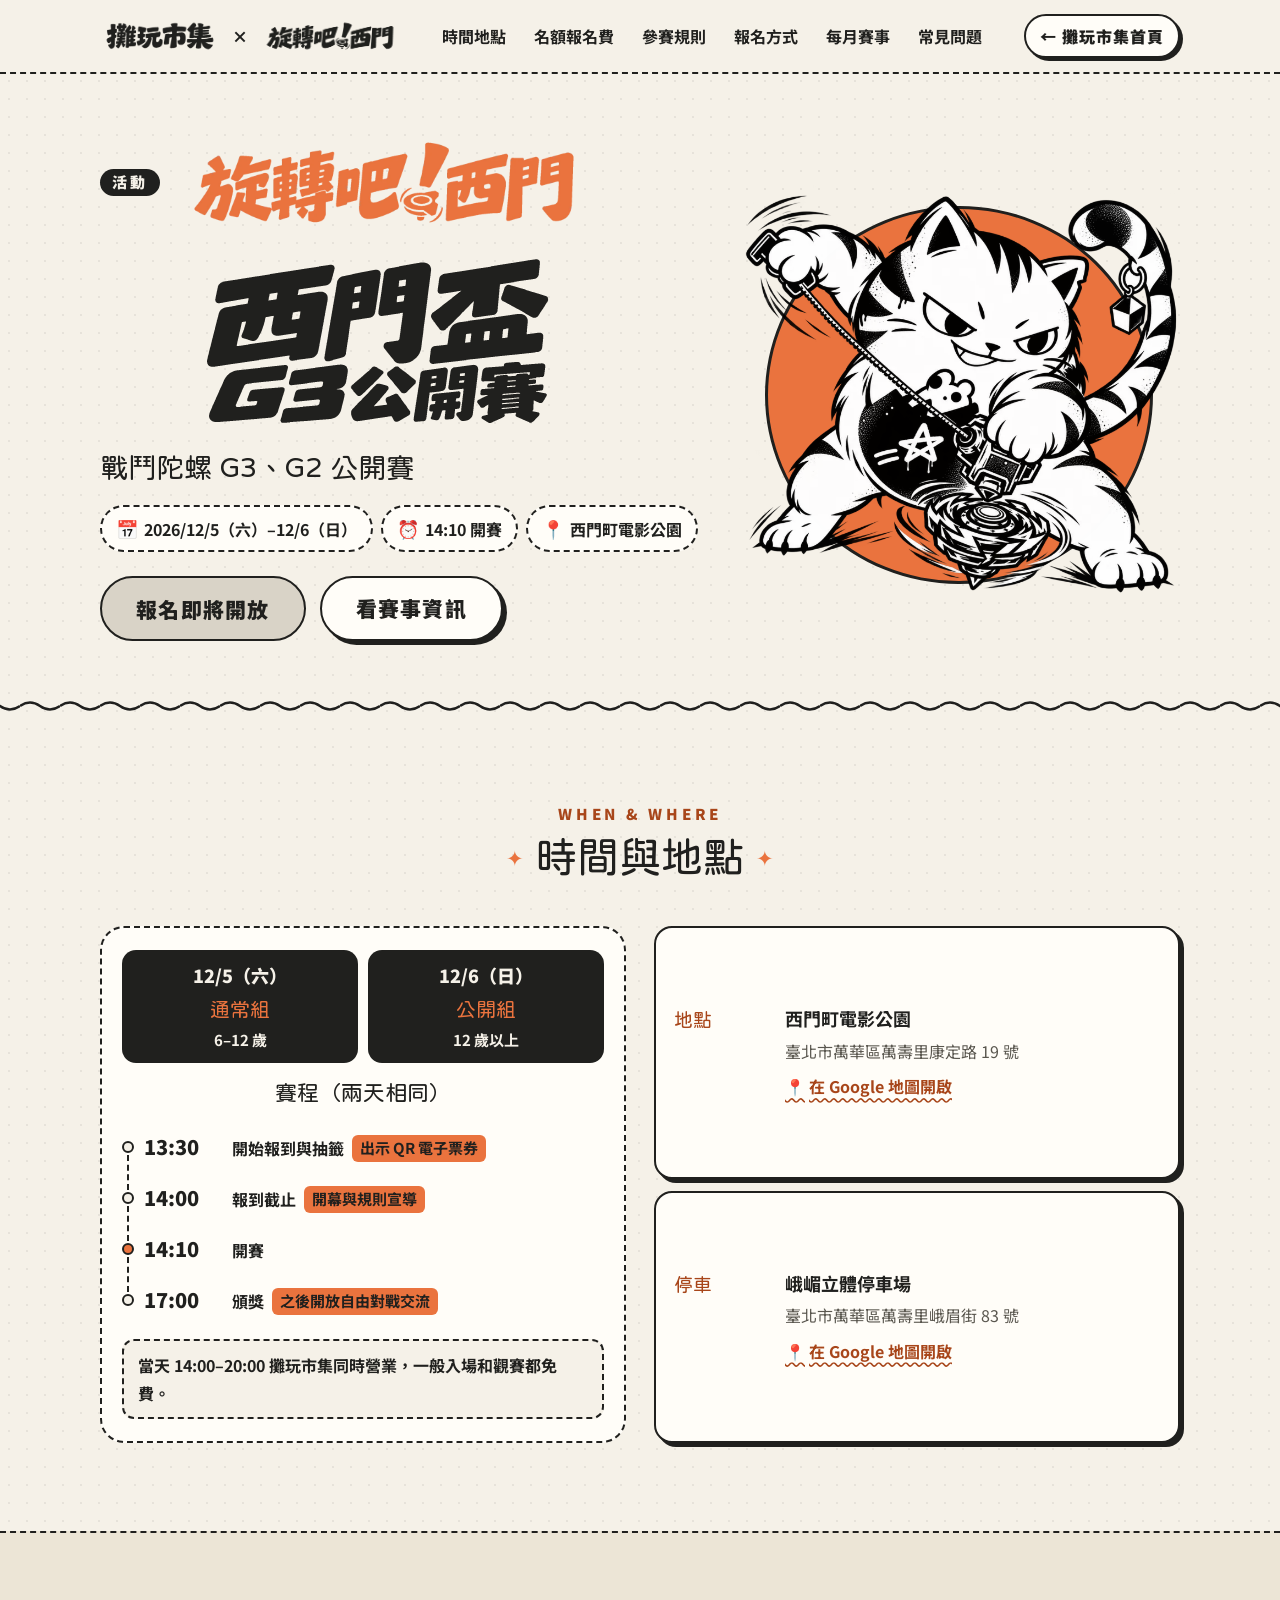
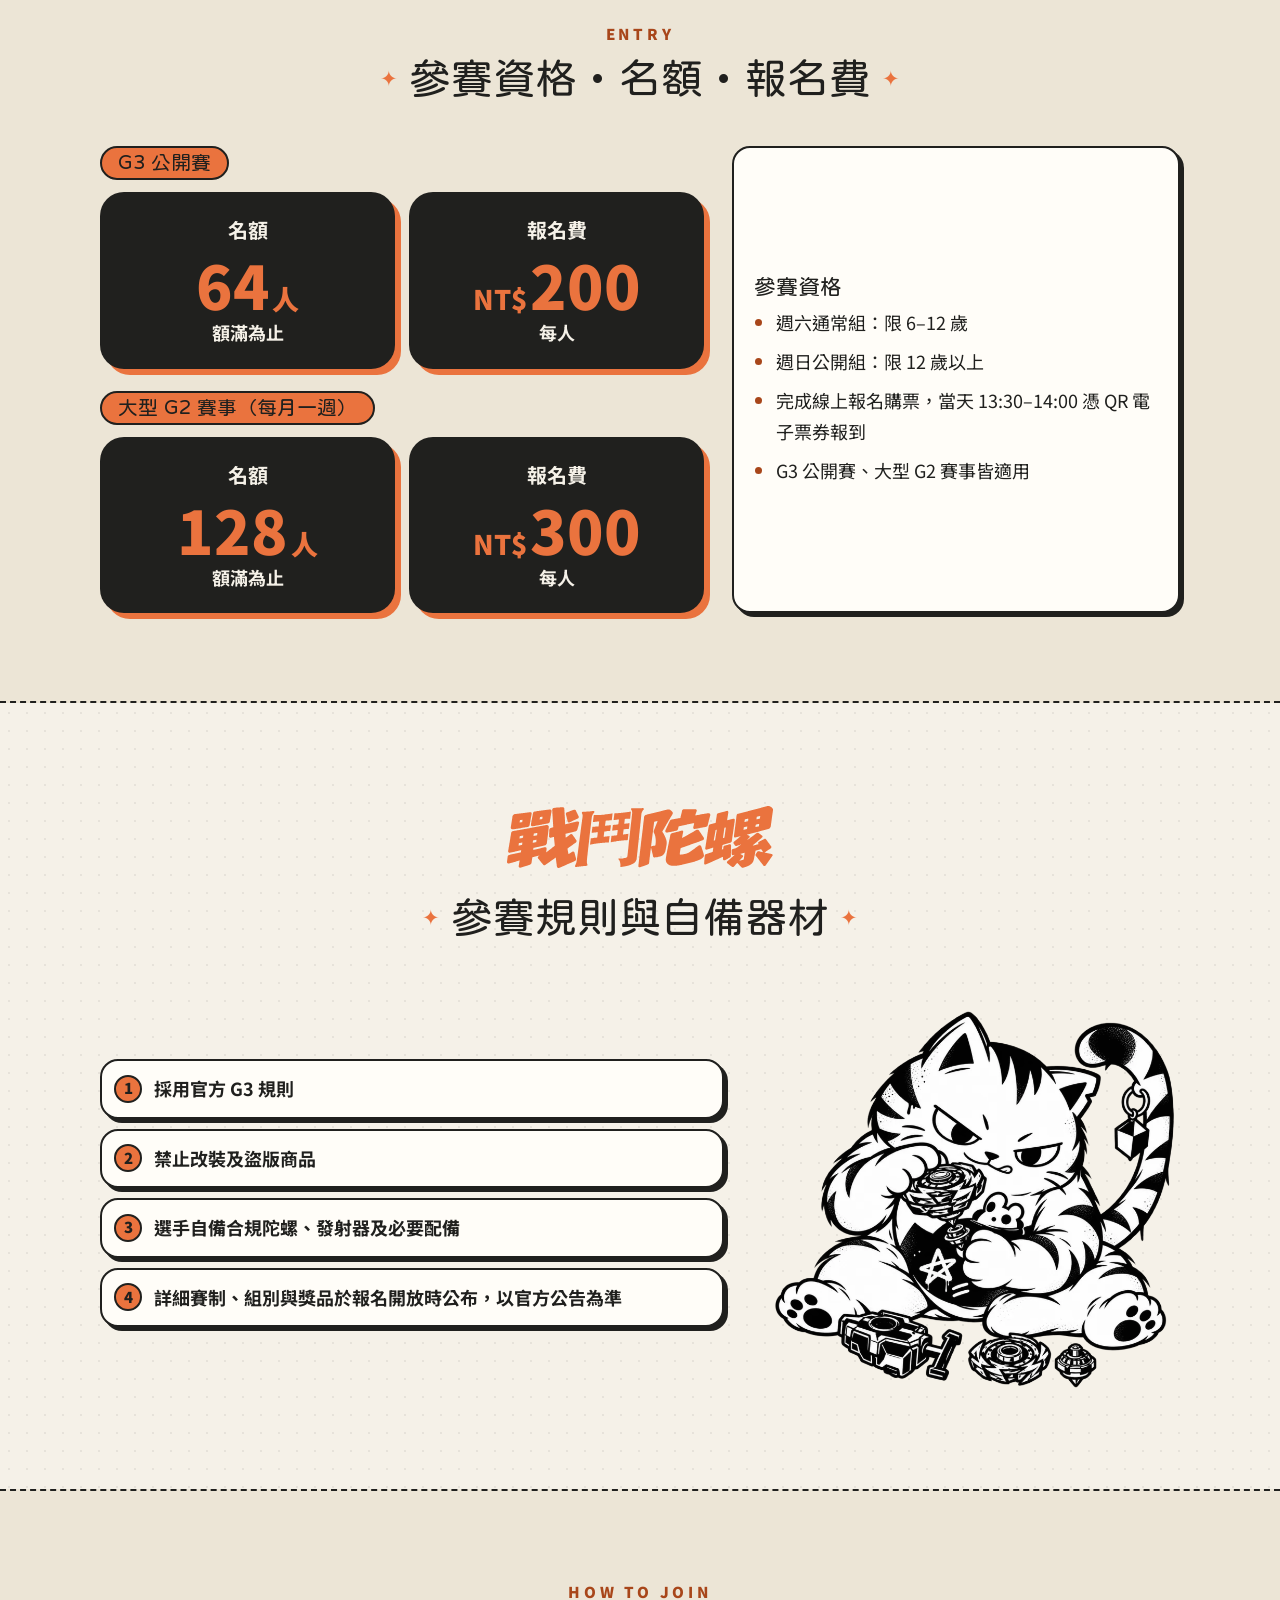
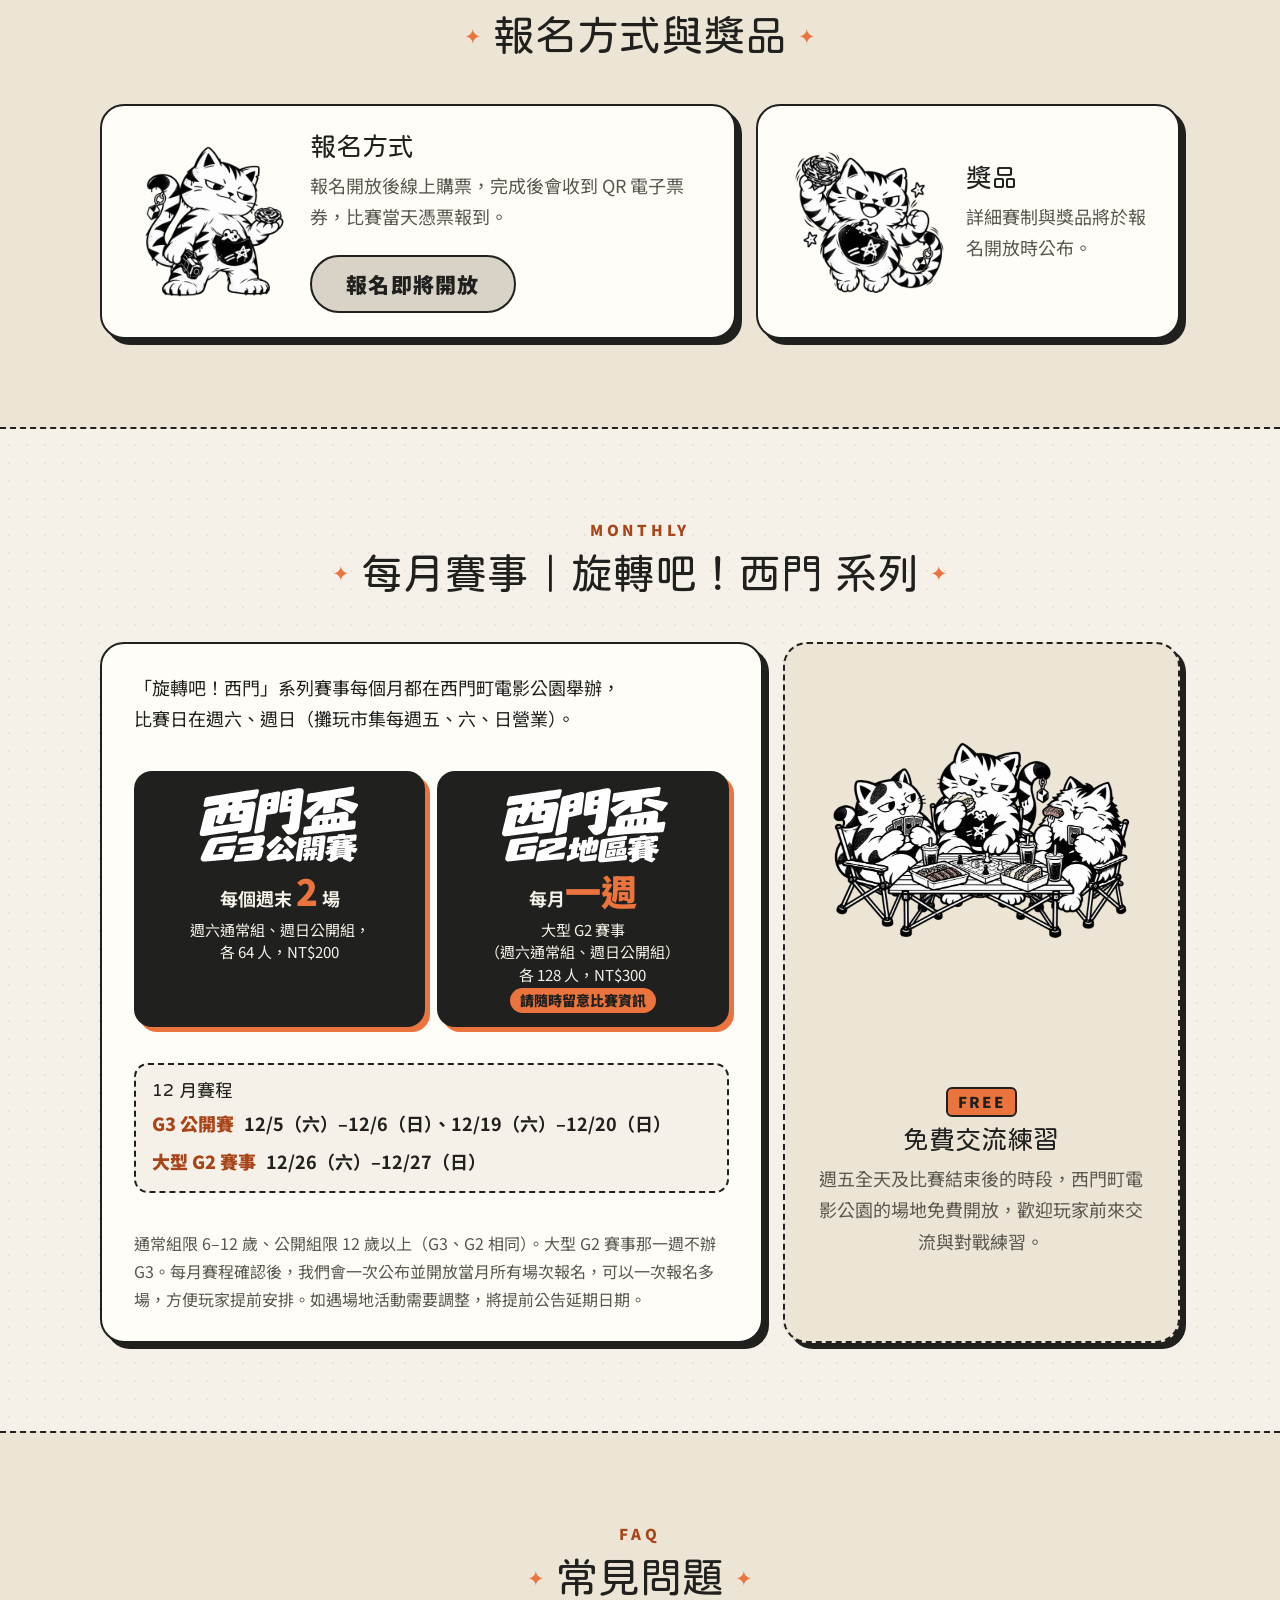
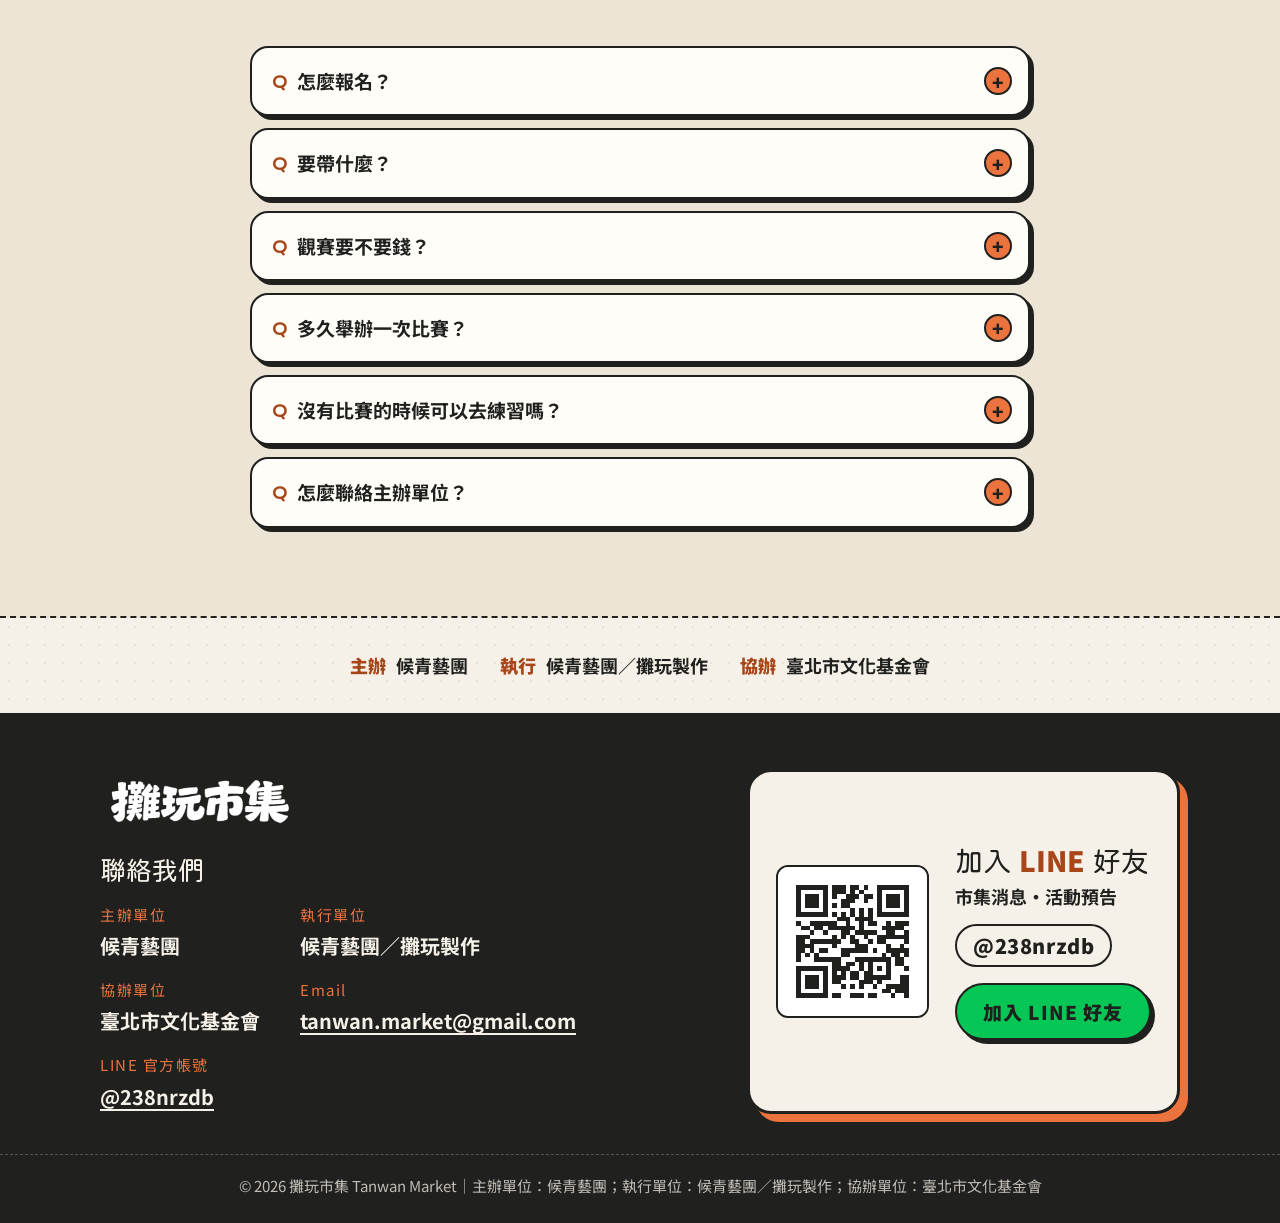
==== commit 4206a998: "/cup/ 新增協辦單位「臺北市文化基金會」 - 主辦區加「協辦　臺北市文化基金會」，註解與 sr-only 標題改回「主辦與協辦」 - 頁尾聯絡資訊新增協辦單位，版權列比照首頁寫法 - 新增 cup" ====
--- a/cup/index.html
+++ b/cup/index.html
@@ -325,13 +325,14 @@
       </div>
     </section>
 
-    <!-- ===================== 10. 主辦與執行 ===================== -->
+    <!-- ===================== 10. 主辦與協辦 ===================== -->
     <section class="section cup-org" aria-labelledby="org-title">
       <div class="container">
-        <h2 id="org-title" class="sr-only">主辦與執行</h2>
+        <h2 id="org-title" class="sr-only">主辦與協辦</h2>
         <dl class="cup-org-list">
           <div><dt>主辦</dt><dd>候青藝團</dd></div>
           <div><dt>執行</dt><dd>候青藝團／攤玩製作</dd></div>
+          <div><dt>協辦</dt><dd>臺北市文化基金會</dd></div>
         </dl>
       </div>
     </section>
@@ -352,6 +353,10 @@
           <li>
             <span class="contact-label">執行單位</span>
             <span class="contact-value">候青藝團／攤玩製作</span>
+          </li>
+          <li>
+            <span class="contact-label">協辦單位</span>
+            <span class="contact-value">臺北市文化基金會</span>
           </li>
           <li>
             <span class="contact-label">Email</span>
@@ -374,7 +379,7 @@
         </div>
       </div>
     </div>
-    <p class="copyright">© 2026 攤玩市集 Tanwan Market｜主辦單位：候青藝團；執行單位：候青藝團／攤玩製作</p>
+    <p class="copyright"><span class="nobr">© 2026 攤玩市集 Tanwan Market</span>｜<span class="nobr">主辦單位：候青藝團；</span><span class="nobr">執行單位：候青藝團／攤玩製作；</span><span class="nobr">協辦單位：臺北市文化基金會</span></p>
   </footer>
 </body>
 </html>
--- a/styles.css
+++ b/styles.css
@@ -875,6 +875,8 @@
 .copyright {
   margin: 40px 0 0;
   padding-top: 18px;
+  padding-left: 16px;
+  padding-right: 16px;
   border-top: 1px dashed rgba(245, 241, 232, .35);
   text-align: center;
   font-size: .9375rem;
--- a/cup/cup.css
+++ b/cup/cup.css
@@ -178,8 +178,12 @@
   border-radius: 50%;
   font-weight: 900;
   font-size: .9375rem;
-}
-.cup-rules-art img { width: min(70%, 300px); margin: 0 auto; }
+  line-height: 1;
+  font-variant-numeric: tabular-nums;
+  /* Noto Sans TC 的數字視覺偏下，往上推回圓心 */
+  padding-bottom: 2px;
+}
+.cup-rules-art img { width: min(80%, 320px); margin: 0 auto; }
 
 /* ---------- 報名方式與獎品 ---------- */
 .cup-signup { display: grid; gap: 20px; }
@@ -344,7 +348,8 @@
   .cup-entry-card { display: flex; flex-direction: column; justify-content: center; }
   .cup-stat { display: flex; flex-direction: column; justify-content: center; }
 
-  .cup-rules { grid-template-columns: 1.3fr .7fr; gap: 40px; }
+  .cup-rules { grid-template-columns: 1.2fr .8fr; gap: 40px; }
+  .cup-rules-art img { width: min(100%, 420px); }
 
   .cup-signup { grid-template-columns: 1.2fr .8fr; }
   .cup-monthly { grid-template-columns: 1.25fr .75fr; align-items: stretch; }
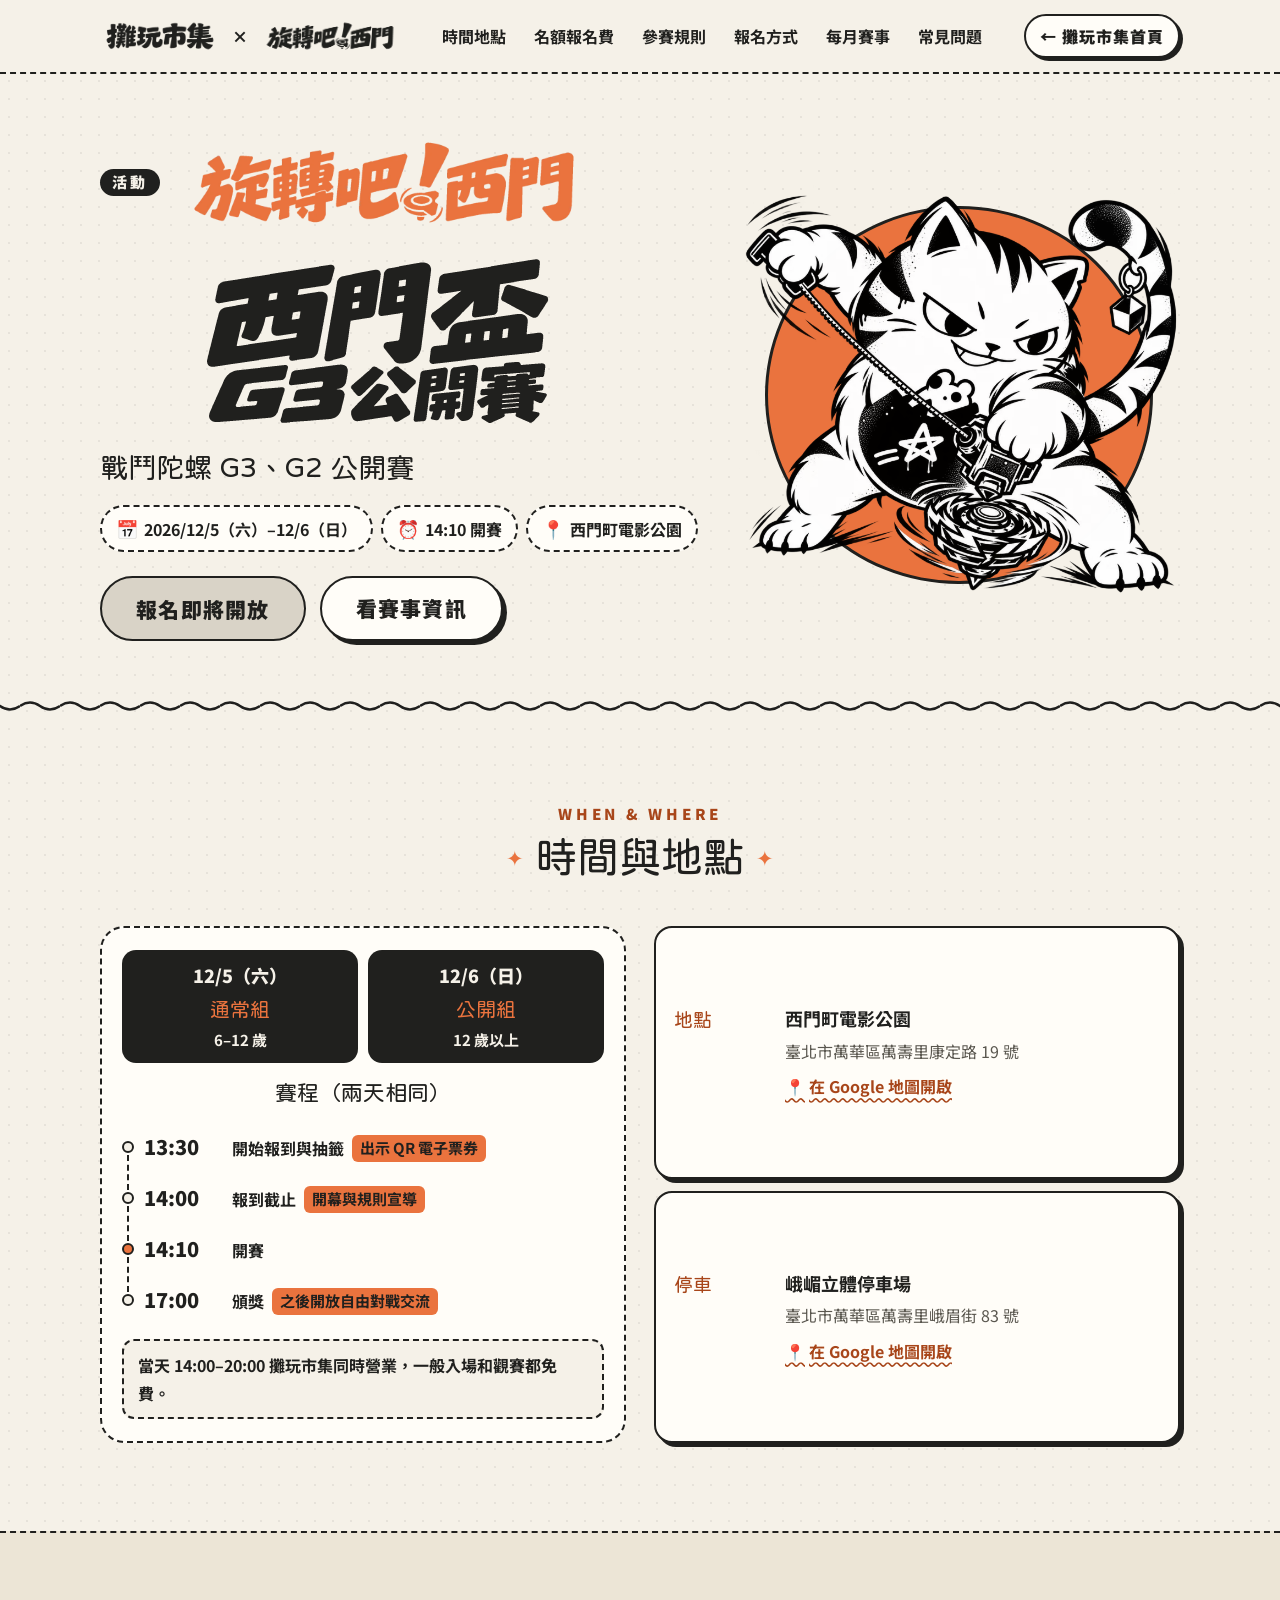
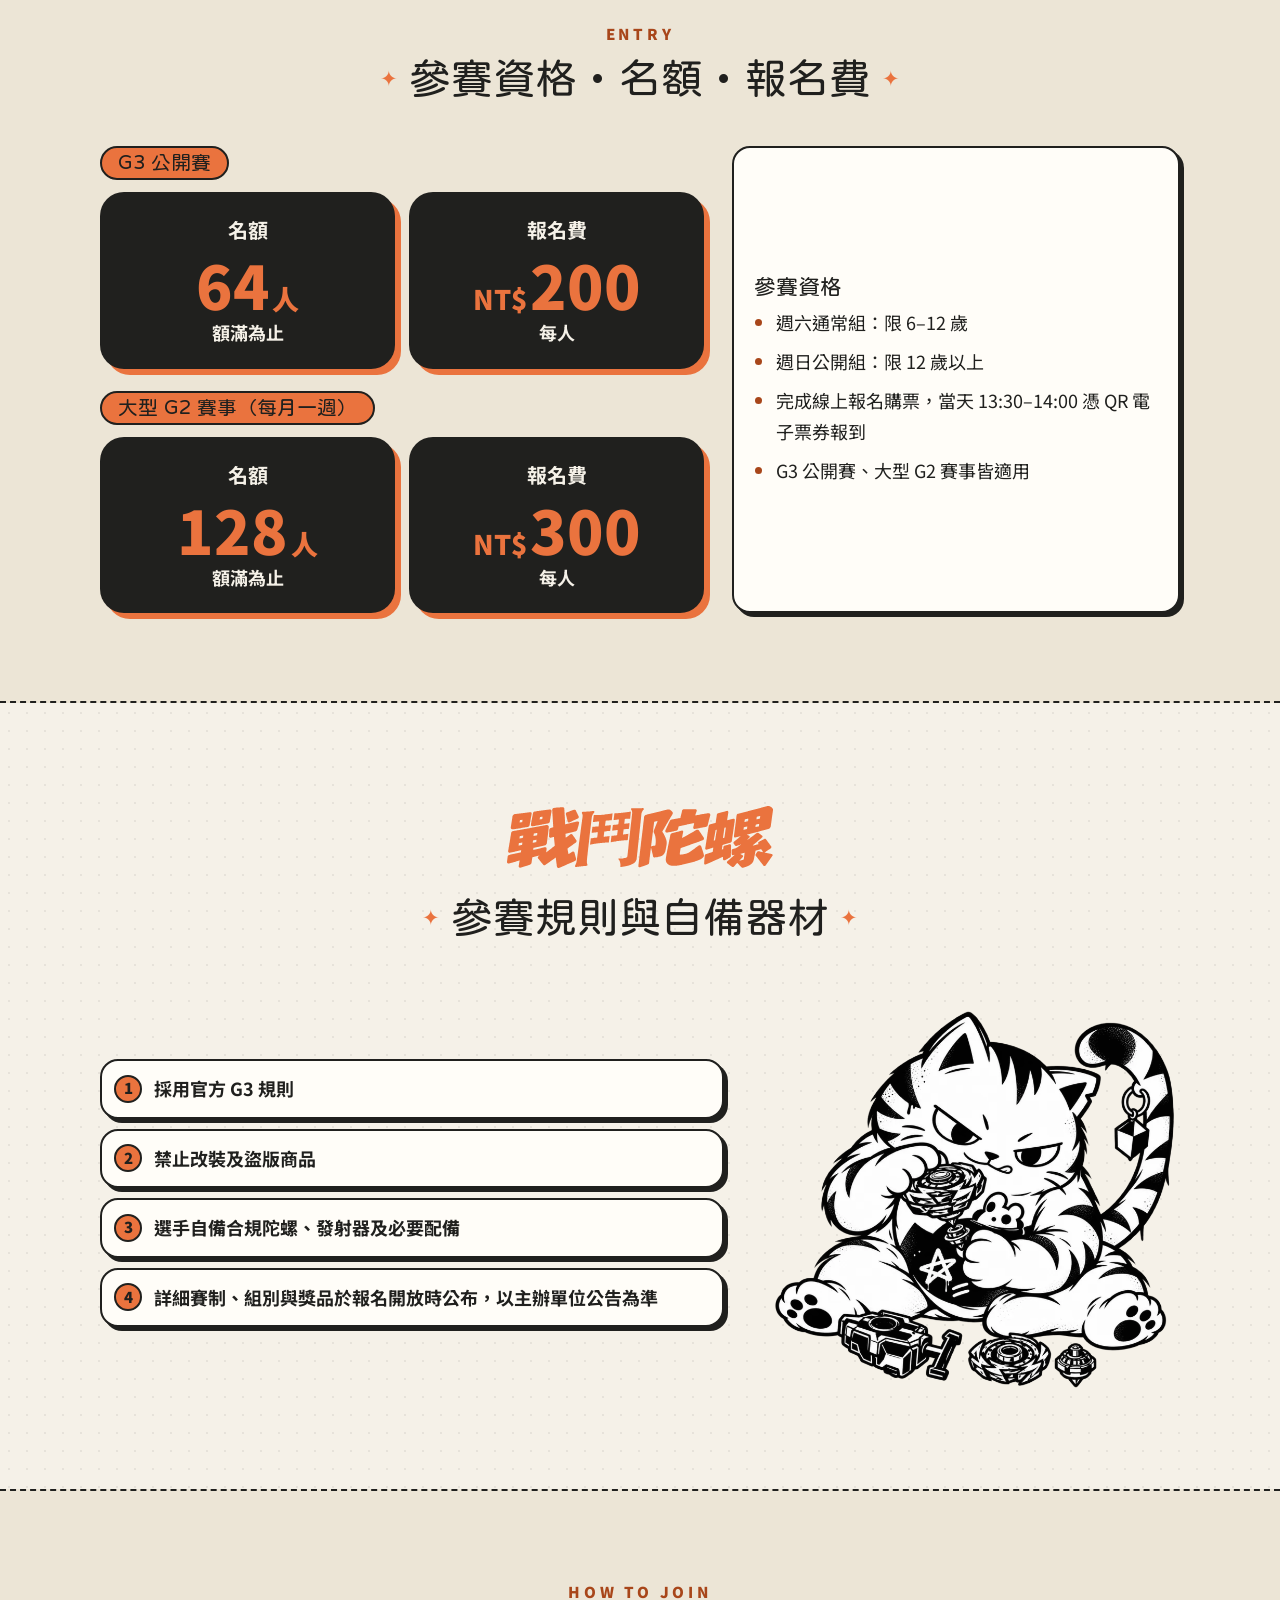
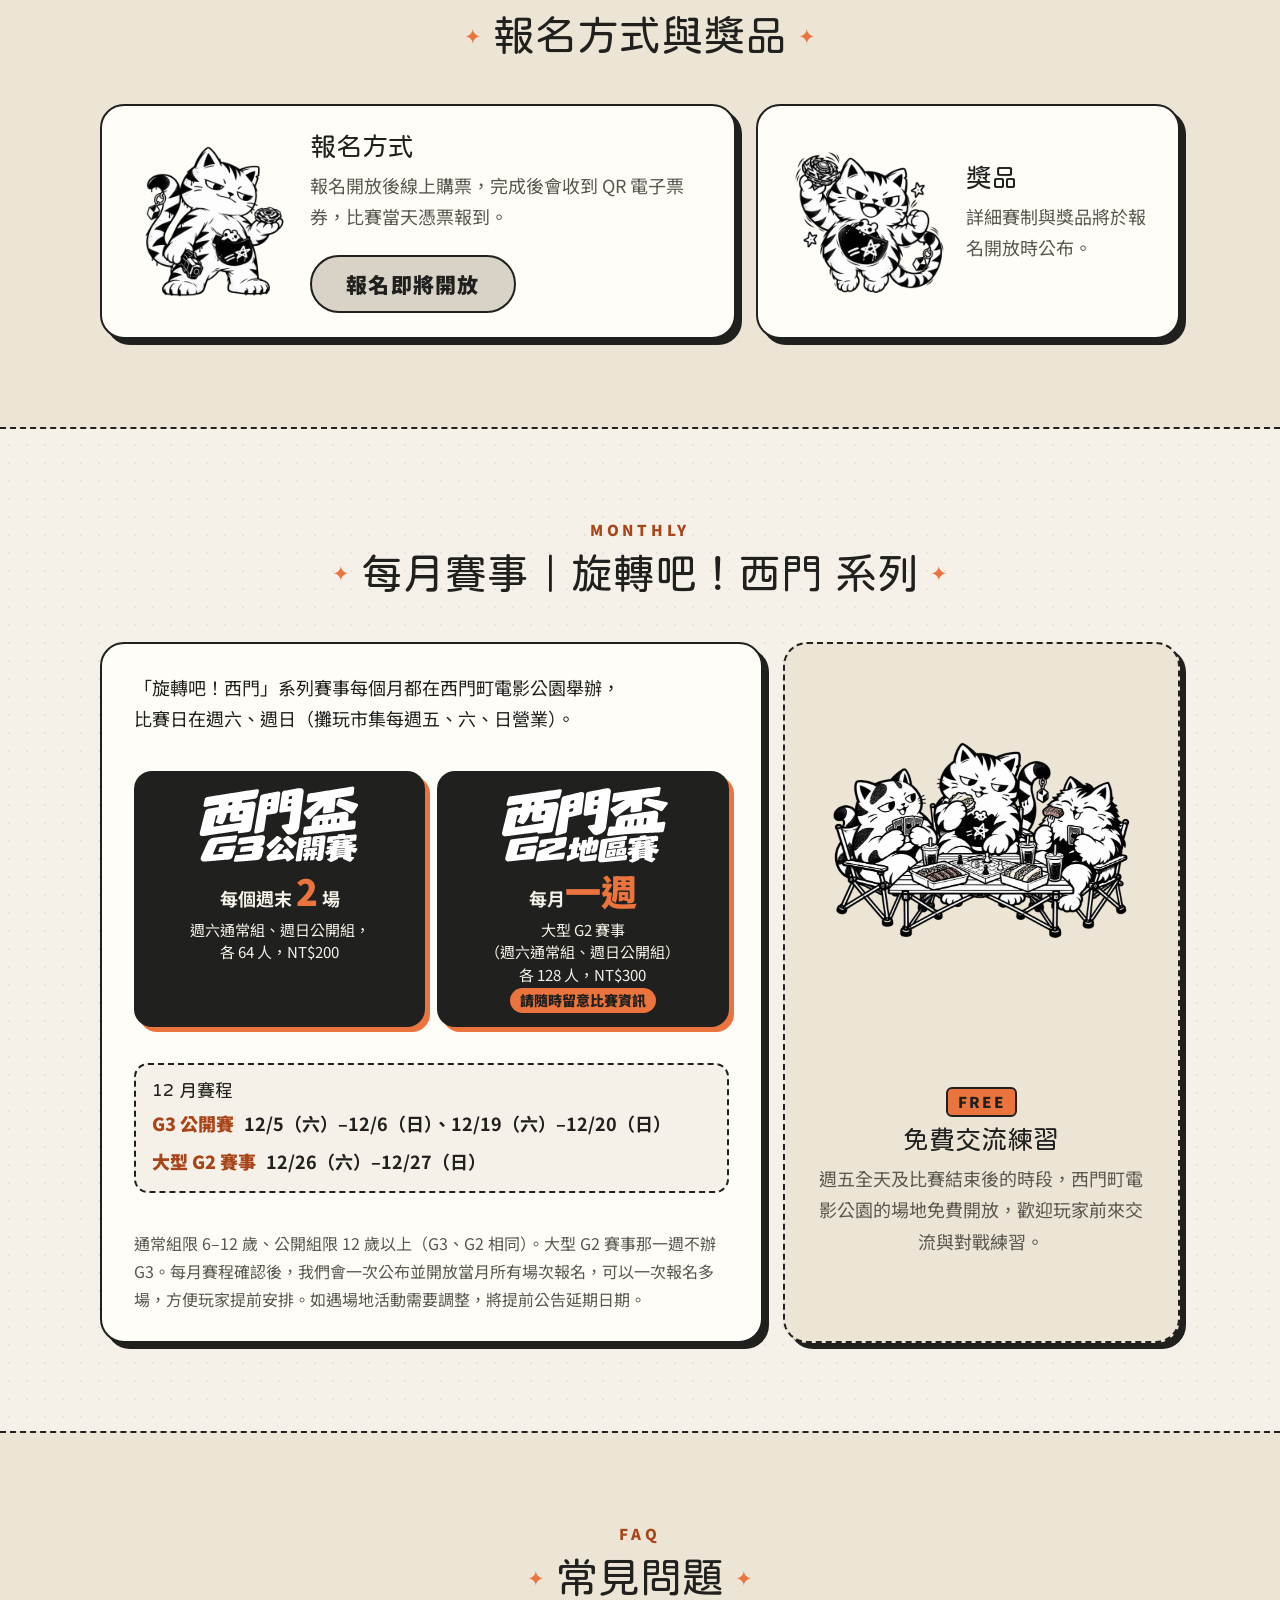
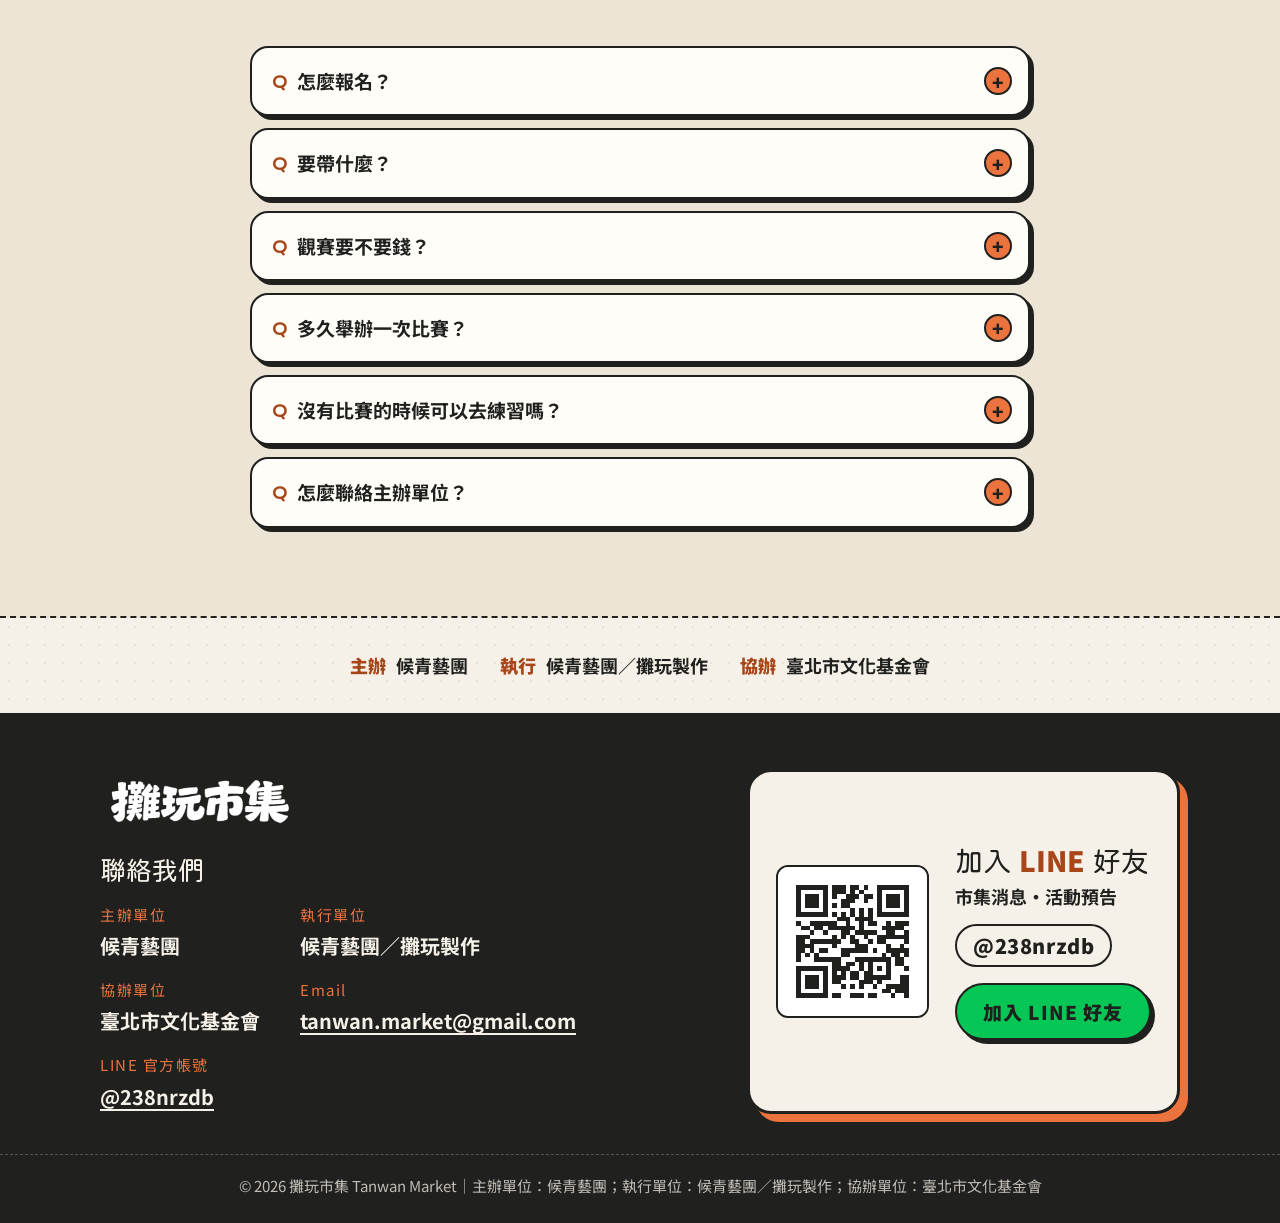
==== commit 425c6003: "同步 Netlify 期間的網站改動（11/07–11/13） - /cup/ 參賽規則「以官方公告為準」改為「以主辦單位公告為準」，styles.css 註解改「字卡徽章」 - 新增報名表單頁首圖 " ====
--- a/cup/index.html
+++ b/cup/index.html
@@ -33,6 +33,7 @@
   <link href="https://fonts.googleapis.com/css2?family=Huninn&family=Noto+Sans+TC:wght@400;500;700;900&display=swap" rel="stylesheet">
   <link rel="stylesheet" href="../styles.css">
   <link rel="stylesheet" href="cup.css">
+  <script src="../scroll-top.js"></script>
 </head>
 <body class="cup-page">
   <a class="skip-link" href="#main">跳到主要內容</a>
@@ -212,7 +213,7 @@
             <li>採用官方 G3 規則</li>
             <li>禁止改裝及盜版商品</li>
             <li>選手自備合規陀螺、發射器及必要配備</li>
-            <li>詳細賽制、組別與獎品於報名開放時公布，以官方公告為準</li>
+            <li>詳細賽制、組別與獎品於報名開放時公布，以主辦單位公告為準</li>
           </ul>
           <div class="cup-rules-art">
             <img src="../assets/cup/cat-tune.webp" alt="攤玩貓坐著調整戰鬥陀螺" width="800" height="800" loading="lazy">
--- a/styles.css
+++ b/styles.css
@@ -279,7 +279,7 @@
 }
 .hero-burst-2 { top: auto; bottom: 18%; left: -4%; right: auto; font-size: 1.5rem; color: var(--orange-ink); }
 
-/* ---------- 西門盃：官方認證徽章（首頁橫幅與 /cup/ 共用） ---------- */
+/* ---------- 西門盃：字卡徽章（首頁橫幅與 /cup/ 共用） ---------- */
 .cup-badge {
   display: inline-flex;
   align-items: center;
@@ -985,3 +985,67 @@
   html { scroll-behavior: auto; }
   *, *::before, *::after { transition: none !important; }
 }
+
+/* =========================================================
+   聖誕版（只套用首頁 body.xmas；/cup/ 不受影響）
+   聖誕節後：拿掉 index.html 的 class="xmas" 並換回原圖即可
+   ========================================================= */
+.xmas {
+  --xmas-red: #C23B2E;
+  --xmas-green: #2F6B45;
+}
+/* 少量紅綠點綴：主視覺波浪改綠、區塊分隔線上綠下紅 */
+.xmas .hero::after {
+  background-image: url("data:image/svg+xml,%3Csvg xmlns='http://www.w3.org/2000/svg' width='40' height='14' viewBox='0 0 40 14'%3E%3Cpath d='M0 7 Q10 0 20 7 T40 7' fill='none' stroke='%232F6B45' stroke-width='2.5'/%3E%3C/svg%3E");
+}
+.xmas .section-alt {
+  border-top-color: var(--xmas-green);
+  border-bottom-color: var(--xmas-red);
+}
+.xmas .hero-burst-2 { color: var(--xmas-red); }
+
+/* 主視覺：4:3 橫式插畫 */
+.xmas .hero-art { width: min(94%, 440px); }
+.xmas .hero-art::before {
+  inset: auto;
+  left: 18%;
+  top: 4%;
+  width: 64%;
+  aspect-ratio: 1 / 1;
+}
+
+/* 小配件：段落標題旁的角落點綴，不擋文字 */
+.xmas .section-head { position: relative; }
+.xmas-deco { position: absolute; pointer-events: none; }
+.xmas .section-head .xmas-deco {
+  top: -52px;
+  width: 46px;
+}
+.xmas .xmas-deco-right { right: 2%; transform: rotate(10deg); }
+.xmas .xmas-deco-left { left: 2%; transform: rotate(-10deg); }
+.xmas .hero-art .xmas-deco-hero {
+  position: absolute;
+  top: -4%;
+  left: 0;
+  width: 17%;
+  transform: rotate(-16deg);
+}
+
+/* 市集介紹：攤位卡改 4:3 */
+.xmas .vendor-card img { aspect-ratio: 4 / 3; }
+
+/* 給攤商、報名區、FAQ 插畫 */
+.xmas .vendors-why-cat { width: min(80%, 320px); }
+.xmas .signup-cat { width: min(88%, 360px); }
+.faq-art { width: min(80%, 340px); margin: -8px auto 24px; }
+
+@media (min-width: 960px) {
+  .xmas .hero-art { max-width: 560px; }
+  .xmas .section-head .xmas-deco { top: -30px; width: 76px; }
+  .xmas .xmas-deco-right { right: calc(50% - 360px); }
+  .xmas .xmas-deco-left { left: calc(50% - 360px); }
+  .xmas .vendors-why-intro { grid-template-columns: 1fr 320px; }
+  .xmas .vendors-why-cat { width: 100%; }
+  .xmas .signup-body { grid-template-columns: 1.15fr .85fr; }
+  .xmas .signup-cat { width: 100%; align-self: end; }
+}
